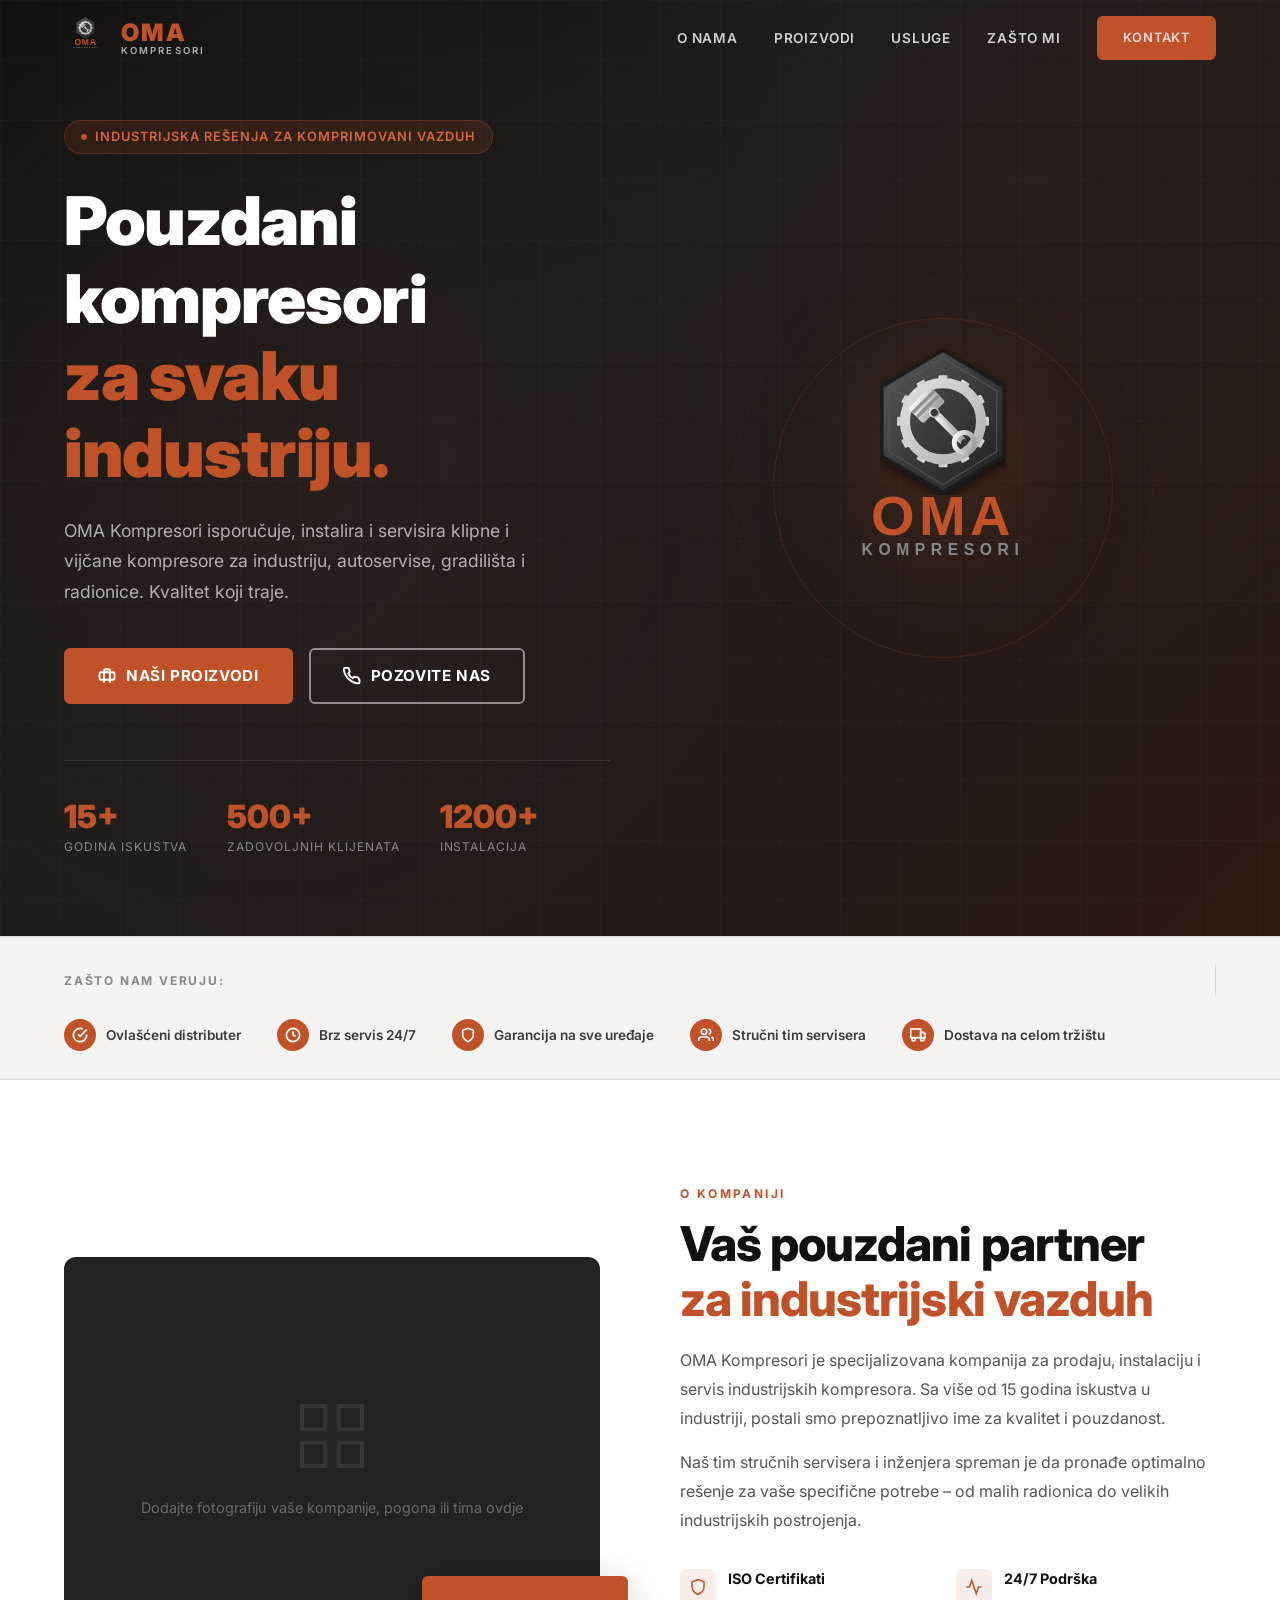
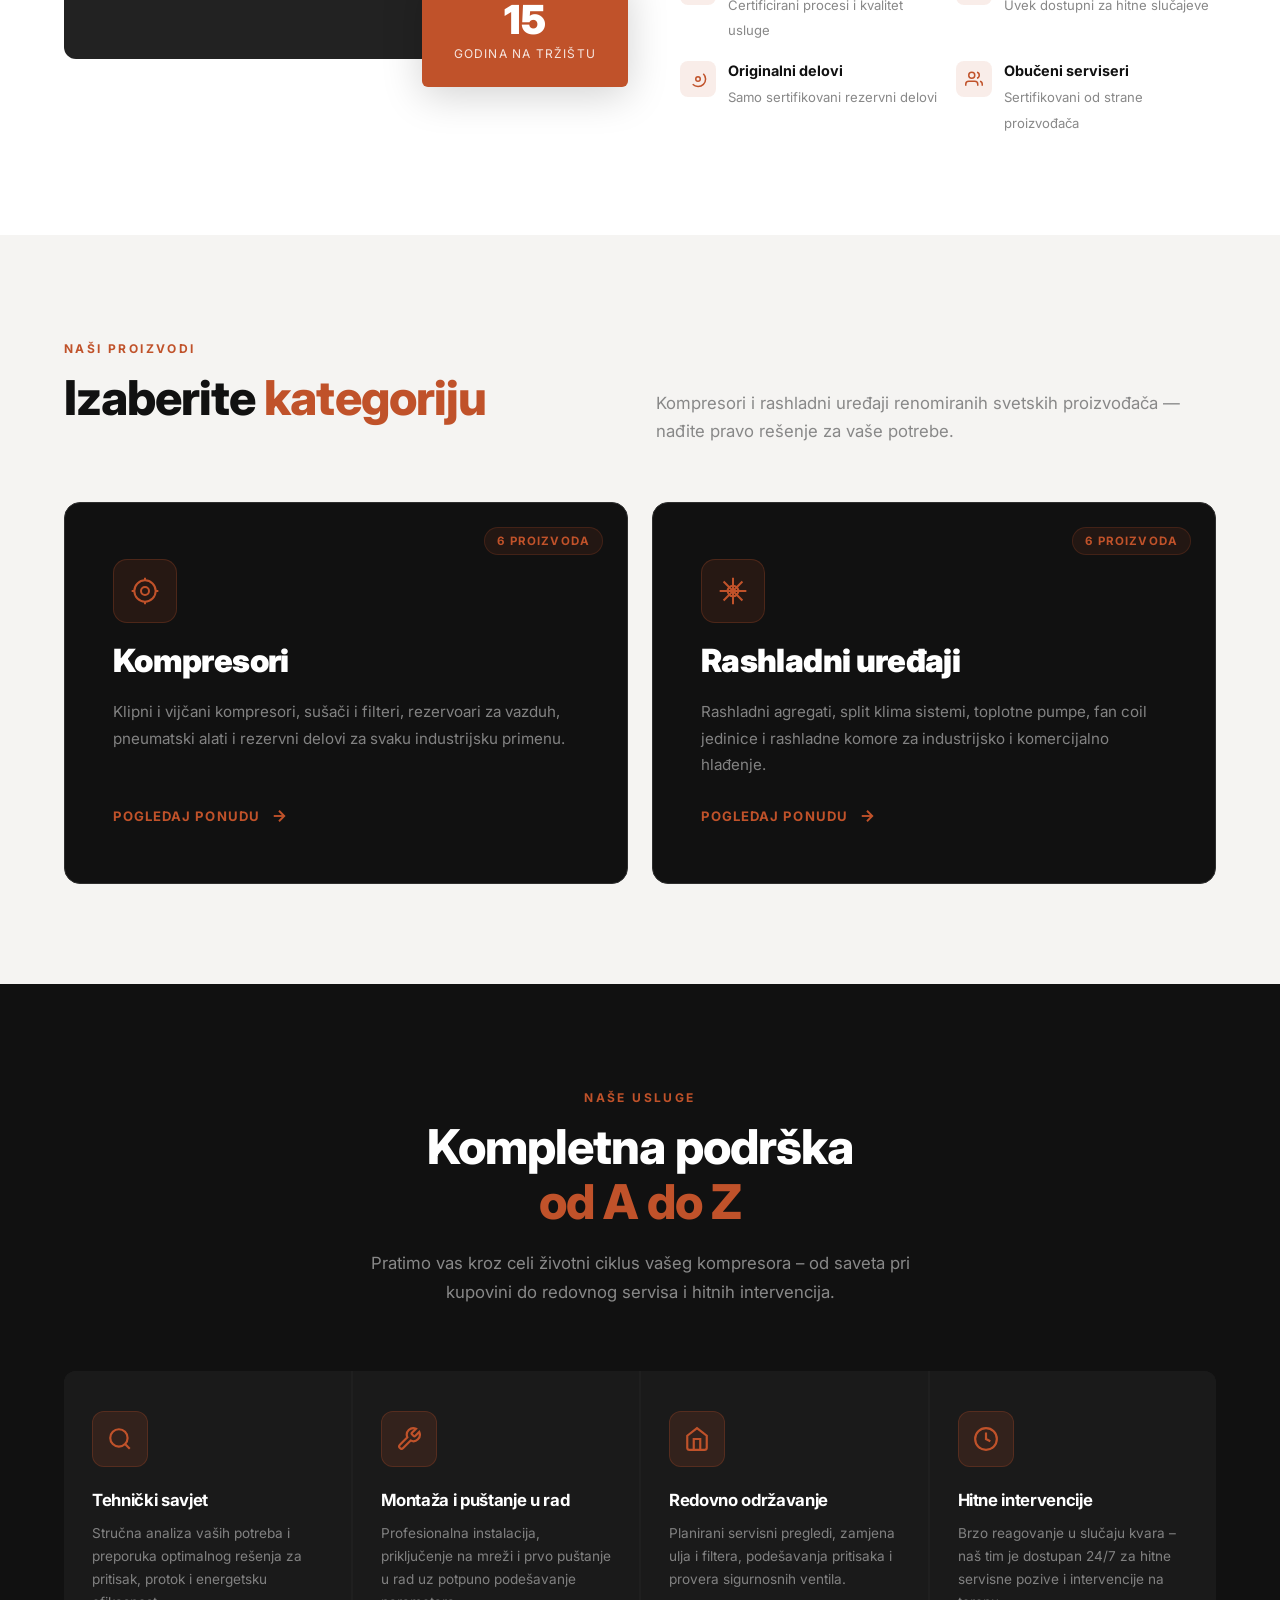
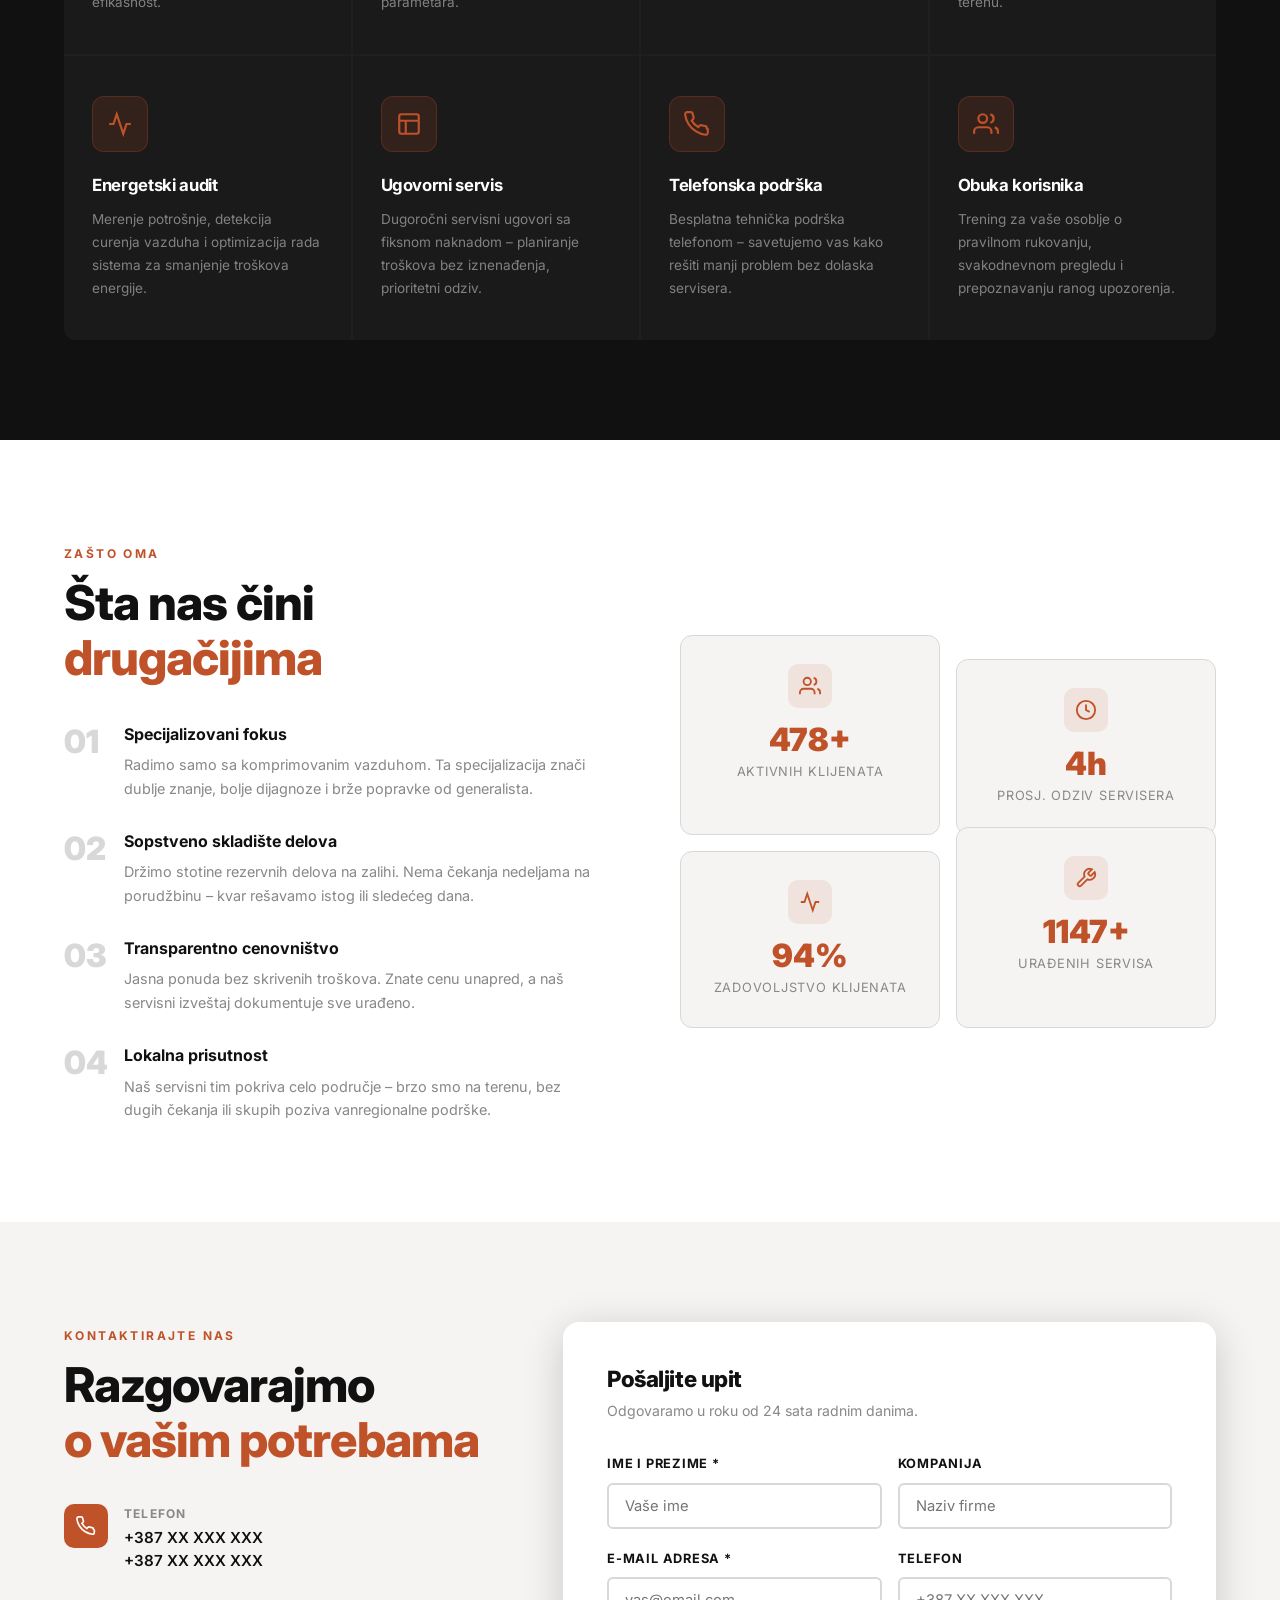
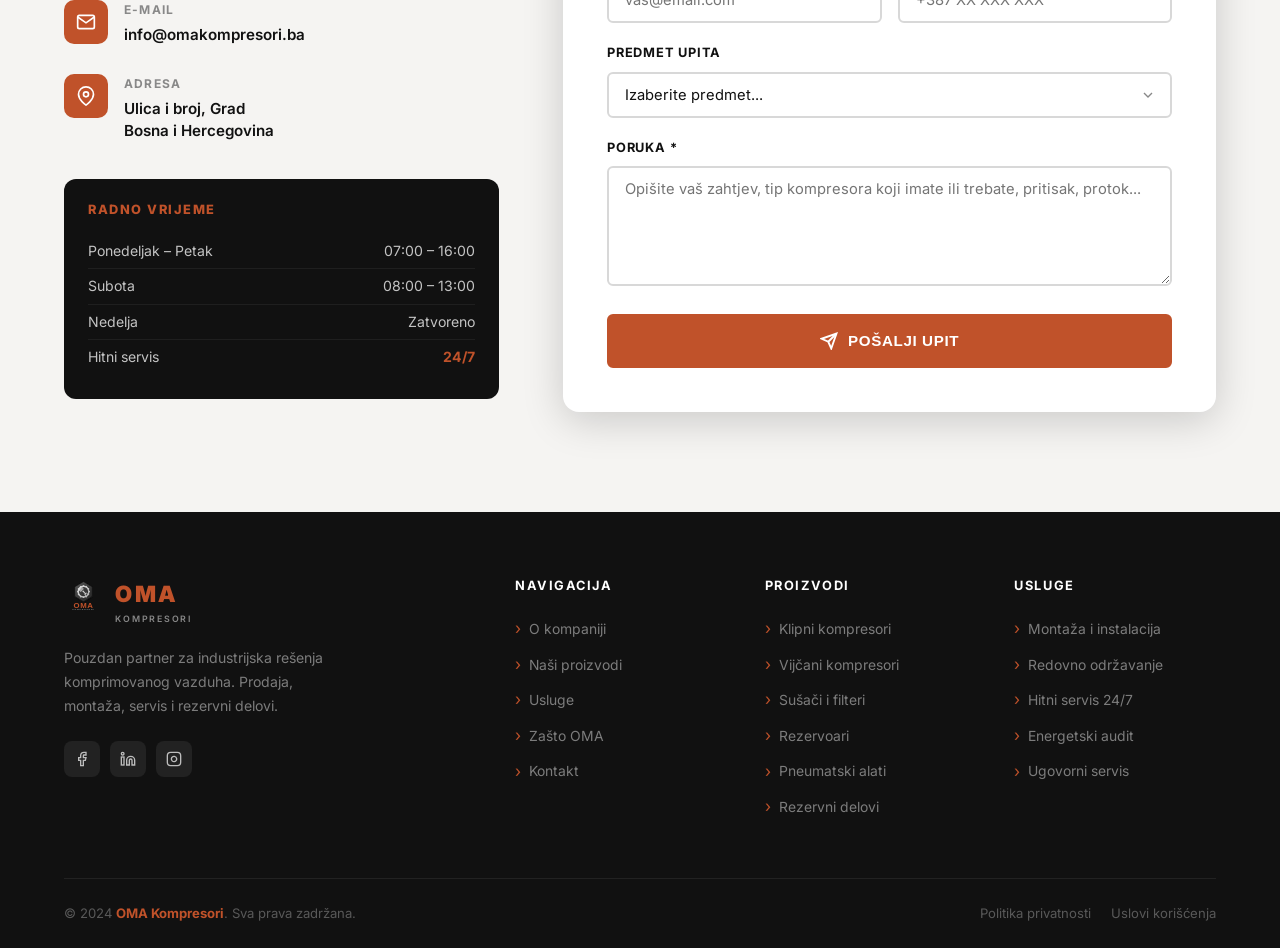
==== index.html @ 8d27f839 "Dodaj kategorije proizvoda: Kompresori i Rashladni uređaji - index.html: products sekcija postala ca" ====
<!DOCTYPE html>
<html lang="sr">
<head>
  <meta charset="UTF-8" />
  <meta name="viewport" content="width=device-width, initial-scale=1.0" />
  <title>OMA Kompresori – Industrijska Rešenja za Komprimovani Vazduh</title>
  <meta name="description" content="OMA Kompresori nudi profesionalne klipne i vijčane kompresore, servis i rezervne delove za industriju. Kvalitet, pouzdanost i stručnost." />
  <link rel="stylesheet" href="css/style.css" />
  <link rel="preconnect" href="https://fonts.googleapis.com" />
  <link rel="preconnect" href="https://fonts.gstatic.com" crossorigin />
  <link href="https://fonts.googleapis.com/css2?family=Inter:wght@400;500;600;700;800;900&display=swap" rel="stylesheet" />
</head>
<body>

<!-- ===== NAVBAR ===== -->
<nav id="navbar">
  <a href="#hero" class="nav-logo">
    <img src="bands_assets/OMA Kompresori logo vektorski.svg" alt="OMA Kompresori Logo" />
    <div class="nav-logo-text">
      <span class="brand-oma">OMA</span>
      <span class="brand-sub">Kompresori</span>
    </div>
  </a>

  <ul class="nav-links">
    <li><a href="#about">O nama</a></li>
    <li><a href="#products">Proizvodi</a></li>
    <li><a href="#services">Usluge</a></li>
    <li><a href="#why-us">Zašto mi</a></li>
    <li><a href="#contact" class="btn btn-primary nav-cta">Kontakt</a></li>
  </ul>

  <button class="nav-toggle" id="nav-toggle" aria-label="Otvori meni">
    <span></span>
    <span></span>
    <span></span>
  </button>
</nav>

<!-- Mobile Nav -->
<div class="mobile-nav" id="mobile-nav">
  <a href="#about">O nama</a>
  <a href="#products">Proizvodi</a>
  <a href="#services">Usluge</a>
  <a href="#why-us">Zašto mi</a>
  <a href="#contact" class="btn btn-primary">Kontakt</a>
</div>

<!-- ===== HERO ===== -->
<section id="hero">
  <div class="hero-bg-pattern"></div>
  <div class="hero-grid-overlay"></div>
  <div class="container">
    <div class="hero-inner">
      <div class="hero-content">
        <div class="hero-badge">
          <div class="hero-badge-dot"></div>
          Industrijska rešenja za komprimovani vazduh
        </div>

        <h1 class="hero-title">
          Pouzdani kompresori
          <span class="accent">za svaku industriju.</span>
        </h1>

        <p class="hero-desc">
          OMA Kompresori isporučuje, instalira i servisira klipne i vijčane kompresore
          za industriju, autoservise, gradilišta i radionice. Kvalitet koji traje.
        </p>

        <div class="hero-actions">
          <a href="#products" class="btn btn-primary">
            <svg xmlns="http://www.w3.org/2000/svg" viewBox="0 0 24 24" fill="none" stroke="currentColor" stroke-width="2.5"><path d="M20 7H4a2 2 0 0 0-2 2v6a2 2 0 0 0 2 2h16a2 2 0 0 0 2-2V9a2 2 0 0 0-2-2z"/><path d="M16 21V5a2 2 0 0 0-2-2h-4a2 2 0 0 0-2 2v16"/></svg>
            Naši proizvodi
          </a>
          <a href="#contact" class="btn btn-outline">
            <svg xmlns="http://www.w3.org/2000/svg" viewBox="0 0 24 24" fill="none" stroke="currentColor" stroke-width="2.5"><path d="M22 16.92v3a2 2 0 0 1-2.18 2 19.79 19.79 0 0 1-8.63-3.07A19.5 19.5 0 0 1 4.15 12a19.79 19.79 0 0 1-3.07-8.67A2 2 0 0 1 3.06 1h3a2 2 0 0 1 2 1.72c.127.96.361 1.903.7 2.81a2 2 0 0 1-.45 2.11L7.09 8.91a16 16 0 0 0 6 6l1.27-1.27a2 2 0 0 1 2.11-.45c.907.339 1.85.573 2.81.7A2 2 0 0 1 21 16z"/></svg>
            Pozovite nas
          </a>
        </div>

        <div class="hero-stats">
          <div>
            <div class="hero-stat-num"><span data-target="15" data-suffix="+">15+</span></div>
            <div class="hero-stat-label">Godina iskustva</div>
          </div>
          <div>
            <div class="hero-stat-num"><span data-target="500" data-suffix="+">500+</span></div>
            <div class="hero-stat-label">Zadovoljnih klijenata</div>
          </div>
          <div>
            <div class="hero-stat-num"><span data-target="1200" data-suffix="+">1200+</span></div>
            <div class="hero-stat-label">Instalacija</div>
          </div>
        </div>
      </div>

      <div class="hero-visual">
        <div class="hero-logo-wrap">
          <div class="hero-logo-ring"></div>
          <div class="hero-logo-ring"></div>
          <img class="hero-logo-svg" src="bands_assets/OMA Kompresori logo vektorski.svg" alt="OMA Logo" width="280" />
        </div>
      </div>
    </div>
  </div>
</section>

<!-- ===== TRUST BAR ===== -->
<div id="trust-bar">
  <div class="container">
    <div class="trust-inner">
      <span class="trust-label">Zašto nam veruju:</span>
      <div class="trust-divider"></div>
      <div class="trust-items">
        <div class="trust-item">
          <div class="trust-icon">
            <svg xmlns="http://www.w3.org/2000/svg" viewBox="0 0 24 24" fill="none" stroke="currentColor" stroke-width="2.5"><path d="M22 11.08V12a10 10 0 1 1-5.93-9.14"/><polyline points="22 4 12 14.01 9 11.01"/></svg>
          </div>
          Ovlašćeni distributer
        </div>
        <div class="trust-item">
          <div class="trust-icon">
            <svg xmlns="http://www.w3.org/2000/svg" viewBox="0 0 24 24" fill="none" stroke="currentColor" stroke-width="2.5"><circle cx="12" cy="12" r="10"/><polyline points="12 6 12 12 16 14"/></svg>
          </div>
          Brz servis 24/7
        </div>
        <div class="trust-item">
          <div class="trust-icon">
            <svg xmlns="http://www.w3.org/2000/svg" viewBox="0 0 24 24" fill="none" stroke="currentColor" stroke-width="2.5"><path d="M12 22s8-4 8-10V5l-8-3-8 3v7c0 6 8 10 8 10z"/></svg>
          </div>
          Garancija na sve uređaje
        </div>
        <div class="trust-item">
          <div class="trust-icon">
            <svg xmlns="http://www.w3.org/2000/svg" viewBox="0 0 24 24" fill="none" stroke="currentColor" stroke-width="2.5"><path d="M17 21v-2a4 4 0 0 0-4-4H5a4 4 0 0 0-4 4v2"/><circle cx="9" cy="7" r="4"/><path d="M23 21v-2a4 4 0 0 0-3-3.87"/><path d="M16 3.13a4 4 0 0 1 0 7.75"/></svg>
          </div>
          Stručni tim servisera
        </div>
        <div class="trust-item">
          <div class="trust-icon">
            <svg xmlns="http://www.w3.org/2000/svg" viewBox="0 0 24 24" fill="none" stroke="currentColor" stroke-width="2.5"><rect x="1" y="3" width="15" height="13"/><polygon points="16 8 20 8 23 11 23 16 16 16 16 8"/><circle cx="5.5" cy="18.5" r="2.5"/><circle cx="18.5" cy="18.5" r="2.5"/></svg>
          </div>
          Dostava na celom tržištu
        </div>
      </div>
    </div>
  </div>
</div>

<!-- ===== ABOUT ===== -->
<section id="about">
  <div class="container">
    <div class="about-grid">
      <div class="about-visual fade-up">
        <div class="about-img-frame">
          <div class="about-img-placeholder">
            <!-- Replace with real company photo -->
            <svg xmlns="http://www.w3.org/2000/svg" width="80" height="80" viewBox="0 0 24 24" fill="none" stroke="#555" stroke-width="1.2"><rect x="3" y="3" width="7" height="7"/><rect x="14" y="3" width="7" height="7"/><rect x="14" y="14" width="7" height="7"/><rect x="3" y="14" width="7" height="7"/></svg>
            <p>Dodajte fotografiju vaše kompanije, pogona ili tima ovdje</p>
          </div>
        </div>
        <div class="about-accent-box">
          <div class="num"><span data-target="15" data-suffix="">0</span></div>
          <div class="lbl">Godina na tržištu</div>
        </div>
      </div>

      <div class="about-content fade-up">
        <span class="section-label">O kompaniji</span>
        <h2 class="section-title">Vaš pouzdani partner<br><span>za industrijski vazduh</span></h2>
        <p class="about-text">
          OMA Kompresori je specijalizovana kompanija za prodaju, instalaciju i servis industrijskih kompresora.
          Sa više od 15 godina iskustva u industriji, postali smo prepoznatljivo ime za kvalitet i pouzdanost.
        </p>
        <p class="about-text">
          Naš tim stručnih servisera i inženjera spreman je da pronađe optimalno rešenje za vaše specifične potrebe –
          od malih radionica do velikih industrijskih postrojenja.
        </p>

        <div class="about-features">
          <div class="about-feature">
            <div class="about-feature-icon">
              <svg xmlns="http://www.w3.org/2000/svg" viewBox="0 0 24 24" fill="none" stroke="currentColor" stroke-width="2"><path d="M12 22s8-4 8-10V5l-8-3-8 3v7c0 6 8 10 8 10z"/></svg>
            </div>
            <div class="about-feature-text">
              <strong>ISO Certifikati</strong>
              <span>Certificirani procesi i kvalitet usluge</span>
            </div>
          </div>
          <div class="about-feature">
            <div class="about-feature-icon">
              <svg xmlns="http://www.w3.org/2000/svg" viewBox="0 0 24 24" fill="none" stroke="currentColor" stroke-width="2"><polyline points="22 12 18 12 15 21 9 3 6 12 2 12"/></svg>
            </div>
            <div class="about-feature-text">
              <strong>24/7 Podrška</strong>
              <span>Uvek dostupni za hitne slučajeve</span>
            </div>
          </div>
          <div class="about-feature">
            <div class="about-feature-icon">
              <svg xmlns="http://www.w3.org/2000/svg" viewBox="0 0 24 24" fill="none" stroke="currentColor" stroke-width="2"><circle cx="12" cy="12" r="3"/><path d="M19.07 4.93A10 10 0 1 1 4.93 19.07"/></svg>
            </div>
            <div class="about-feature-text">
              <strong>Originalni delovi</strong>
              <span>Samo sertifikovani rezervni delovi</span>
            </div>
          </div>
          <div class="about-feature">
            <div class="about-feature-icon">
              <svg xmlns="http://www.w3.org/2000/svg" viewBox="0 0 24 24" fill="none" stroke="currentColor" stroke-width="2"><path d="M17 21v-2a4 4 0 0 0-4-4H5a4 4 0 0 0-4 4v2"/><circle cx="9" cy="7" r="4"/><path d="M23 21v-2a4 4 0 0 0-3-3.87"/><path d="M16 3.13a4 4 0 0 1 0 7.75"/></svg>
            </div>
            <div class="about-feature-text">
              <strong>Obučeni serviseri</strong>
              <span>Sertifikovani od strane proizvođača</span>
            </div>
          </div>
        </div>
      </div>
    </div>
  </div>
</section>

<!-- ===== PRODUCTS ===== -->
<section id="products">
  <div class="container">
    <div class="products-header">
      <div>
        <span class="section-label">Naši proizvodi</span>
        <h2 class="section-title">Izaberite <span>kategoriju</span></h2>
      </div>
      <p class="section-subtitle">Kompresori i rashladni uređaji renomiranih svetskih proizvođača — nađite pravo rešenje za vaše potrebe.</p>
    </div>

    <div class="category-selector">
      <a href="kompresori.html" class="category-card fade-up">
        <span class="category-count">6 proizvoda</span>
        <div class="category-card-icon">
          <svg xmlns="http://www.w3.org/2000/svg" viewBox="0 0 24 24" fill="none" stroke="currentColor" stroke-width="1.5"><circle cx="12" cy="12" r="8"/><circle cx="12" cy="12" r="3"/><line x1="12" y1="2" x2="12" y2="4"/><line x1="12" y1="20" x2="12" y2="22"/><line x1="2" y1="12" x2="4" y2="12"/><line x1="20" y1="12" x2="22" y2="12"/></svg>
        </div>
        <h3>Kompresori</h3>
        <p>Klipni i vijčani kompresori, sušači i filteri, rezervoari za vazduh, pneumatski alati i rezervni delovi za svaku industrijsku primenu.</p>
        <span class="category-arrow">
          Pogledaj ponudu
          <svg xmlns="http://www.w3.org/2000/svg" viewBox="0 0 24 24" fill="none" stroke="currentColor" stroke-width="2.5"><line x1="5" y1="12" x2="19" y2="12"/><polyline points="12 5 19 12 12 19"/></svg>
        </span>
      </a>

      <a href="rashladni.html" class="category-card fade-up">
        <span class="category-count">6 proizvoda</span>
        <div class="category-card-icon">
          <svg xmlns="http://www.w3.org/2000/svg" viewBox="0 0 24 24" fill="none" stroke="currentColor" stroke-width="1.5"><path d="M12 2v20M2 12h20M4.93 4.93l14.14 14.14M19.07 4.93L4.93 19.07"/><circle cx="12" cy="12" r="4"/></svg>
        </div>
        <h3>Rashladni uređaji</h3>
        <p>Rashladni agregati, split klima sistemi, toplotne pumpe, fan coil jedinice i rashladne komore za industrijsko i komercijalno hlađenje.</p>
        <span class="category-arrow">
          Pogledaj ponudu
          <svg xmlns="http://www.w3.org/2000/svg" viewBox="0 0 24 24" fill="none" stroke="currentColor" stroke-width="2.5"><line x1="5" y1="12" x2="19" y2="12"/><polyline points="12 5 19 12 12 19"/></svg>
        </span>
      </a>
    </div>
  </div>
</section>

<!-- ===== SERVICES ===== -->
<section id="services">
  <div class="container">
    <div class="services-header fade-up">
      <span class="section-label">Naše usluge</span>
      <h2 class="section-title">Kompletna podrška<br><span>od A do Z</span></h2>
      <p class="section-subtitle">Pratimo vas kroz celi životni ciklus vašeg kompresora – od saveta pri kupovini do redovnog servisa i hitnih intervencija.</p>
    </div>

    <div class="services-grid">
      <div class="service-card fade-up">
        <div class="service-icon">
          <svg xmlns="http://www.w3.org/2000/svg" viewBox="0 0 24 24" fill="none" stroke="currentColor" stroke-width="2"><circle cx="11" cy="11" r="8"/><line x1="21" y1="21" x2="16.65" y2="16.65"/></svg>
        </div>
        <h3 class="service-title">Tehnički savjet</h3>
        <p class="service-desc">Stručna analiza vaših potreba i preporuka optimalnog rešenja za pritisak, protok i energetsku efikasnost.</p>
      </div>

      <div class="service-card fade-up">
        <div class="service-icon">
          <svg xmlns="http://www.w3.org/2000/svg" viewBox="0 0 24 24" fill="none" stroke="currentColor" stroke-width="2"><path d="M14.7 6.3a1 1 0 0 0 0 1.4l1.6 1.6a1 1 0 0 0 1.4 0l3.77-3.77a6 6 0 0 1-7.94 7.94l-6.91 6.91a2.12 2.12 0 0 1-3-3l6.91-6.91a6 6 0 0 1 7.94-7.94l-3.76 3.76z"/></svg>
        </div>
        <h3 class="service-title">Montaža i puštanje u rad</h3>
        <p class="service-desc">Profesionalna instalacija, priključenje na mreži i prvo puštanje u rad uz potpuno podešavanje parametara.</p>
      </div>

      <div class="service-card fade-up">
        <div class="service-icon">
          <svg xmlns="http://www.w3.org/2000/svg" viewBox="0 0 24 24" fill="none" stroke="currentColor" stroke-width="2"><path d="M3 9l9-7 9 7v11a2 2 0 0 1-2 2H5a2 2 0 0 1-2-2z"/><polyline points="9 22 9 12 15 12 15 22"/></svg>
        </div>
        <h3 class="service-title">Redovno održavanje</h3>
        <p class="service-desc">Planirani servisni pregledi, zamjena ulja i filtera, podešavanja pritisaka i provera sigurnosnih ventila.</p>
      </div>

      <div class="service-card fade-up">
        <div class="service-icon">
          <svg xmlns="http://www.w3.org/2000/svg" viewBox="0 0 24 24" fill="none" stroke="currentColor" stroke-width="2"><circle cx="12" cy="12" r="10"/><polyline points="12 6 12 12 16 14"/></svg>
        </div>
        <h3 class="service-title">Hitne intervencije</h3>
        <p class="service-desc">Brzo reagovanje u slučaju kvara – naš tim je dostupan 24/7 za hitne servisne pozive i intervencije na terenu.</p>
      </div>

      <div class="service-card fade-up">
        <div class="service-icon">
          <svg xmlns="http://www.w3.org/2000/svg" viewBox="0 0 24 24" fill="none" stroke="currentColor" stroke-width="2"><polyline points="22 12 18 12 15 21 9 3 6 12 2 12"/></svg>
        </div>
        <h3 class="service-title">Energetski audit</h3>
        <p class="service-desc">Merenje potrošnje, detekcija curenja vazduha i optimizacija rada sistema za smanjenje troškova energije.</p>
      </div>

      <div class="service-card fade-up">
        <div class="service-icon">
          <svg xmlns="http://www.w3.org/2000/svg" viewBox="0 0 24 24" fill="none" stroke="currentColor" stroke-width="2"><rect x="3" y="3" width="18" height="18" rx="2"/><path d="M3 9h18M9 21V9"/></svg>
        </div>
        <h3 class="service-title">Ugovorni servis</h3>
        <p class="service-desc">Dugoročni servisni ugovori sa fiksnom naknadom – planiranje troškova bez iznenađenja, prioritetni odziv.</p>
      </div>

      <div class="service-card fade-up">
        <div class="service-icon">
          <svg xmlns="http://www.w3.org/2000/svg" viewBox="0 0 24 24" fill="none" stroke="currentColor" stroke-width="2"><path d="M22 16.92v3a2 2 0 0 1-2.18 2 19.79 19.79 0 0 1-8.63-3.07A19.5 19.5 0 0 1 4.15 12a19.79 19.79 0 0 1-3.07-8.67A2 2 0 0 1 3.06 1h3a2 2 0 0 1 2 1.72c.127.96.361 1.903.7 2.81a2 2 0 0 1-.45 2.11L7.09 8.91a16 16 0 0 0 6 6l1.27-1.27a2 2 0 0 1 2.11-.45c.907.339 1.85.573 2.81.7A2 2 0 0 1 21 16z"/></svg>
        </div>
        <h3 class="service-title">Telefonska podrška</h3>
        <p class="service-desc">Besplatna tehnička podrška telefonom – savetujemo vas kako rešiti manji problem bez dolaska servisera.</p>
      </div>

      <div class="service-card fade-up">
        <div class="service-icon">
          <svg xmlns="http://www.w3.org/2000/svg" viewBox="0 0 24 24" fill="none" stroke="currentColor" stroke-width="2"><path d="M17 21v-2a4 4 0 0 0-4-4H5a4 4 0 0 0-4 4v2"/><circle cx="9" cy="7" r="4"/><path d="M23 21v-2a4 4 0 0 0-3-3.87"/><path d="M16 3.13a4 4 0 0 1 0 7.75"/></svg>
        </div>
        <h3 class="service-title">Obuka korisnika</h3>
        <p class="service-desc">Trening za vaše osoblje o pravilnom rukovanju, svakodnevnom pregledu i prepoznavanju ranog upozorenja.</p>
      </div>
    </div>
  </div>
</section>

<!-- ===== WHY US ===== -->
<section id="why-us">
  <div class="container">
    <div class="why-grid">
      <div class="why-content fade-up">
        <span class="section-label">Zašto OMA</span>
        <h2 class="section-title">Šta nas čini<br><span>drugačijima</span></h2>

        <div class="why-list">
          <div class="why-item">
            <span class="why-num">01</span>
            <div class="why-item-body">
              <strong>Specijalizovani fokus</strong>
              <p>Radimo samo sa komprimovanim vazduhom. Ta specijalizacija znači dublje znanje, bolje dijagnoze i brže popravke od generalista.</p>
            </div>
          </div>
          <div class="why-item">
            <span class="why-num">02</span>
            <div class="why-item-body">
              <strong>Sopstveno skladište delova</strong>
              <p>Držimo stotine rezervnih delova na zalihi. Nema čekanja nedeljama na porudžbinu – kvar rešavamo istog ili sledećeg dana.</p>
            </div>
          </div>
          <div class="why-item">
            <span class="why-num">03</span>
            <div class="why-item-body">
              <strong>Transparentno cenovništvo</strong>
              <p>Jasna ponuda bez skrivenih troškova. Znate cenu unapred, a naš servisni izveštaj dokumentuje sve urađeno.</p>
            </div>
          </div>
          <div class="why-item">
            <span class="why-num">04</span>
            <div class="why-item-body">
              <strong>Lokalna prisutnost</strong>
              <p>Naš servisni tim pokriva celo područje – brzo smo na terenu, bez dugih čekanja ili skupih poziva vanregionalne podrške.</p>
            </div>
          </div>
        </div>
      </div>

      <div class="why-visual">
        <div class="why-stat-card fade-up">
          <div class="why-stat-icon">
            <svg xmlns="http://www.w3.org/2000/svg" viewBox="0 0 24 24" fill="none" stroke="currentColor" stroke-width="2"><path d="M17 21v-2a4 4 0 0 0-4-4H5a4 4 0 0 0-4 4v2"/><circle cx="9" cy="7" r="4"/><path d="M23 21v-2a4 4 0 0 0-3-3.87"/><path d="M16 3.13a4 4 0 0 1 0 7.75"/></svg>
          </div>
          <div class="why-stat-num"><span data-target="500" data-suffix="+">0+</span></div>
          <div class="why-stat-label">Aktivnih klijenata</div>
        </div>

        <div class="why-stat-card fade-up">
          <div class="why-stat-icon">
            <svg xmlns="http://www.w3.org/2000/svg" viewBox="0 0 24 24" fill="none" stroke="currentColor" stroke-width="2"><circle cx="12" cy="12" r="10"/><polyline points="12 6 12 12 16 14"/></svg>
          </div>
          <div class="why-stat-num"><span data-target="4" data-suffix="h">0h</span></div>
          <div class="why-stat-label">Prosj. odziv servisera</div>
        </div>

        <div class="why-stat-card fade-up">
          <div class="why-stat-icon">
            <svg xmlns="http://www.w3.org/2000/svg" viewBox="0 0 24 24" fill="none" stroke="currentColor" stroke-width="2"><polyline points="22 12 18 12 15 21 9 3 6 12 2 12"/></svg>
          </div>
          <div class="why-stat-num"><span data-target="98" data-suffix="%">0%</span></div>
          <div class="why-stat-label">Zadovoljstvo klijenata</div>
        </div>

        <div class="why-stat-card fade-up">
          <div class="why-stat-icon">
            <svg xmlns="http://www.w3.org/2000/svg" viewBox="0 0 24 24" fill="none" stroke="currentColor" stroke-width="2"><path d="M14.7 6.3a1 1 0 0 0 0 1.4l1.6 1.6a1 1 0 0 0 1.4 0l3.77-3.77a6 6 0 0 1-7.94 7.94l-6.91 6.91a2.12 2.12 0 0 1-3-3l6.91-6.91a6 6 0 0 1 7.94-7.94l-3.76 3.76z"/></svg>
          </div>
          <div class="why-stat-num"><span data-target="1200" data-suffix="+">0+</span></div>
          <div class="why-stat-label">Urađenih servisa</div>
        </div>
      </div>
    </div>
  </div>
</section>

<!-- ===== CONTACT ===== -->
<section id="contact">
  <div class="container">
    <div class="contact-grid">
      <div class="contact-info fade-up">
        <span class="section-label">Kontaktirajte nas</span>
        <h2 class="section-title">Razgovarajmo<br><span>o vašim potrebama</span></h2>

        <div class="contact-info-items">
          <div class="contact-info-item">
            <div class="contact-info-icon">
              <svg xmlns="http://www.w3.org/2000/svg" viewBox="0 0 24 24" fill="none" stroke="currentColor" stroke-width="2"><path d="M22 16.92v3a2 2 0 0 1-2.18 2 19.79 19.79 0 0 1-8.63-3.07A19.5 19.5 0 0 1 4.15 12a19.79 19.79 0 0 1-3.07-8.67A2 2 0 0 1 3.06 1h3a2 2 0 0 1 2 1.72c.127.96.361 1.903.7 2.81a2 2 0 0 1-.45 2.11L7.09 8.91a16 16 0 0 0 6 6l1.27-1.27a2 2 0 0 1 2.11-.45c.907.339 1.85.573 2.81.7A2 2 0 0 1 21 16z"/></svg>
            </div>
            <div>
              <div class="contact-info-label">Telefon</div>
              <div class="contact-info-value">+387 XX XXX XXX<br>+387 XX XXX XXX</div>
            </div>
          </div>

          <div class="contact-info-item">
            <div class="contact-info-icon">
              <svg xmlns="http://www.w3.org/2000/svg" viewBox="0 0 24 24" fill="none" stroke="currentColor" stroke-width="2"><path d="M4 4h16c1.1 0 2 .9 2 2v12c0 1.1-.9 2-2 2H4c-1.1 0-2-.9-2-2V6c0-1.1.9-2 2-2z"/><polyline points="22,6 12,13 2,6"/></svg>
            </div>
            <div>
              <div class="contact-info-label">E-mail</div>
              <div class="contact-info-value">info@omakompresori.ba</div>
            </div>
          </div>

          <div class="contact-info-item">
            <div class="contact-info-icon">
              <svg xmlns="http://www.w3.org/2000/svg" viewBox="0 0 24 24" fill="none" stroke="currentColor" stroke-width="2"><path d="M21 10c0 7-9 13-9 13s-9-6-9-13a9 9 0 0 1 18 0z"/><circle cx="12" cy="10" r="3"/></svg>
            </div>
            <div>
              <div class="contact-info-label">Adresa</div>
              <div class="contact-info-value">Ulica i broj, Grad<br>Bosna i Hercegovina</div>
            </div>
          </div>
        </div>

        <div class="contact-hours">
          <h4>Radno vrijeme</h4>
          <div class="hours-row"><span>Ponedeljak – Petak</span><span>07:00 – 16:00</span></div>
          <div class="hours-row"><span>Subota</span><span>08:00 – 13:00</span></div>
          <div class="hours-row"><span>Nedelja</span><span>Zatvoreno</span></div>
          <div class="hours-row"><span>Hitni servis</span><span style="color: #c0522a; font-weight: 700;">24/7</span></div>
        </div>
      </div>

      <div class="contact-form fade-up">
        <h3 class="form-title">Pošaljite upit</h3>
        <p class="form-subtitle">Odgovaramo u roku od 24 sata radnim danima.</p>

        <form id="contact-form" novalidate>
          <div class="form-row">
            <div class="form-group">
              <label for="name">Ime i prezime *</label>
              <input type="text" id="name" name="name" placeholder="Vaše ime" required />
            </div>
            <div class="form-group">
              <label for="company">Kompanija</label>
              <input type="text" id="company" name="company" placeholder="Naziv firme" />
            </div>
          </div>

          <div class="form-row">
            <div class="form-group">
              <label for="email">E-mail adresa *</label>
              <input type="email" id="email" name="email" placeholder="vas@email.com" required />
            </div>
            <div class="form-group">
              <label for="phone">Telefon</label>
              <input type="tel" id="phone" name="phone" placeholder="+387 XX XXX XXX" />
            </div>
          </div>

          <div class="form-group">
            <label for="subject">Predmet upita</label>
            <select id="subject" name="subject">
              <option value="">Izaberite predmet...</option>
              <option value="kupovina">Kupovina kompresora</option>
              <option value="servis">Servisni pregled</option>
              <option value="kvar">Prijava kvara</option>
              <option value="dijelovi">Rezervni delovi</option>
              <option value="ponuda">Zatražiti ponudu</option>
              <option value="ostalo">Ostalo</option>
            </select>
          </div>

          <div class="form-group">
            <label for="message">Poruka *</label>
            <textarea id="message" name="message" placeholder="Opišite vaš zahtjev, tip kompresora koji imate ili trebate, pritisak, protok..." required></textarea>
          </div>

          <button type="submit" class="btn btn-primary" style="width:100%; justify-content:center; padding:16px;">
            <svg xmlns="http://www.w3.org/2000/svg" viewBox="0 0 24 24" fill="none" stroke="currentColor" stroke-width="2.5"><line x1="22" y1="2" x2="11" y2="13"/><polygon points="22 2 15 22 11 13 2 9 22 2"/></svg>
            Pošalji upit
          </button>
        </form>
      </div>
    </div>
  </div>
</section>

<!-- ===== FOOTER ===== -->
<footer>
  <div class="container">
    <div class="footer-top">
      <div>
        <div class="footer-brand-logo">
          <img src="bands_assets/OMA Kompresori logo vektorski.svg" alt="OMA Kompresori" />
          <div>
            <div class="footer-brand-oma">OMA</div>
            <div class="footer-brand-sub">Kompresori</div>
          </div>
        </div>
        <p class="footer-brand-desc">
          Pouzdan partner za industrijska rešenja komprimovanog vazduha. Prodaja, montaža, servis i rezervni delovi.
        </p>
        <div class="footer-social">
          <a href="#" aria-label="Facebook">
            <svg xmlns="http://www.w3.org/2000/svg" viewBox="0 0 24 24" fill="none" stroke="currentColor" stroke-width="2"><path d="M18 2h-3a5 5 0 0 0-5 5v3H7v4h3v8h4v-8h3l1-4h-4V7a1 1 0 0 1 1-1h3z"/></svg>
          </a>
          <a href="#" aria-label="LinkedIn">
            <svg xmlns="http://www.w3.org/2000/svg" viewBox="0 0 24 24" fill="none" stroke="currentColor" stroke-width="2"><path d="M16 8a6 6 0 0 1 6 6v7h-4v-7a2 2 0 0 0-2-2 2 2 0 0 0-2 2v7h-4v-7a6 6 0 0 1 6-6z"/><rect x="2" y="9" width="4" height="12"/><circle cx="4" cy="4" r="2"/></svg>
          </a>
          <a href="#" aria-label="Instagram">
            <svg xmlns="http://www.w3.org/2000/svg" viewBox="0 0 24 24" fill="none" stroke="currentColor" stroke-width="2"><rect x="2" y="2" width="20" height="20" rx="5" ry="5"/><path d="M16 11.37A4 4 0 1 1 12.63 8 4 4 0 0 1 16 11.37z"/><line x1="17.5" y1="6.5" x2="17.51" y2="6.5"/></svg>
          </a>
        </div>
      </div>

      <div class="footer-col">
        <h5>Navigacija</h5>
        <ul>
          <li><a href="#about">O kompaniji</a></li>
          <li><a href="#products">Naši proizvodi</a></li>
          <li><a href="#services">Usluge</a></li>
          <li><a href="#why-us">Zašto OMA</a></li>
          <li><a href="#contact">Kontakt</a></li>
        </ul>
      </div>

      <div class="footer-col">
        <h5>Proizvodi</h5>
        <ul>
          <li><a href="#products">Klipni kompresori</a></li>
          <li><a href="#products">Vijčani kompresori</a></li>
          <li><a href="#products">Sušači i filteri</a></li>
          <li><a href="#products">Rezervoari</a></li>
          <li><a href="#products">Pneumatski alati</a></li>
          <li><a href="#products">Rezervni delovi</a></li>
        </ul>
      </div>

      <div class="footer-col">
        <h5>Usluge</h5>
        <ul>
          <li><a href="#services">Montaža i instalacija</a></li>
          <li><a href="#services">Redovno održavanje</a></li>
          <li><a href="#services">Hitni servis 24/7</a></li>
          <li><a href="#services">Energetski audit</a></li>
          <li><a href="#services">Ugovorni servis</a></li>
        </ul>
      </div>
    </div>

    <div class="footer-bottom">
      <p>&copy; 2024 <strong>OMA Kompresori</strong>. Sva prava zadržana.</p>
      <div class="footer-bottom-links">
        <a href="#">Politika privatnosti</a>
        <a href="#">Uslovi korišćenja</a>
      </div>
    </div>
  </div>
</footer>

<!-- ===== SCROLL TO TOP ===== -->
<button id="scroll-top" aria-label="Nazad na vrh">
  <svg xmlns="http://www.w3.org/2000/svg" viewBox="0 0 24 24" fill="none" stroke="currentColor" stroke-width="2.5"><polyline points="18 15 12 9 6 15"/></svg>
</button>

<script src="js/main.js"></script>
</body>
</html>
---- css/style.css ----
/* ===== RESET & BASE ===== */
*, *::before, *::after {
  box-sizing: border-box;
  margin: 0;
  padding: 0;
}

:root {
  --rust: #c0522a;
  --rust-dark: #a0431f;
  --rust-light: #d4673d;
  --dark: #111111;
  --dark-2: #1a1a1a;
  --dark-3: #222222;
  --dark-4: #2e2e2e;
  --mid: #3a3a3a;
  --gray: #888888;
  --gray-light: #b0b0b0;
  --gray-lighter: #d8d8d8;
  --white: #ffffff;
  --off-white: #f5f4f2;
  --section-pad: 100px 0;
  --radius: 6px;
  --shadow: 0 8px 40px rgba(0,0,0,0.18);
  --transition: 0.3s ease;
}

html {
  scroll-behavior: smooth;
  font-size: 16px;
}

body {
  font-family: 'Inter', 'Segoe UI', Arial, sans-serif;
  color: var(--dark);
  background: var(--white);
  line-height: 1.6;
  overflow-x: hidden;
}

img { max-width: 100%; display: block; }
a { text-decoration: none; color: inherit; }
ul { list-style: none; }

/* ===== TYPOGRAPHY ===== */
h1, h2, h3, h4 {
  font-weight: 800;
  line-height: 1.15;
  letter-spacing: -0.02em;
}

.section-label {
  display: inline-block;
  font-size: 0.75rem;
  font-weight: 700;
  letter-spacing: 0.2em;
  text-transform: uppercase;
  color: var(--rust);
  margin-bottom: 12px;
}

.section-title {
  font-size: clamp(2rem, 4vw, 3rem);
  color: var(--dark);
  margin-bottom: 20px;
}

.section-title span {
  color: var(--rust);
}

.section-subtitle {
  font-size: 1.05rem;
  color: var(--gray);
  max-width: 560px;
  line-height: 1.7;
}

/* ===== CONTAINER ===== */
.container {
  width: 90%;
  max-width: 1200px;
  margin: 0 auto;
}

/* ===== BUTTONS ===== */
.btn {
  display: inline-flex;
  align-items: center;
  gap: 10px;
  padding: 14px 32px;
  border-radius: var(--radius);
  font-size: 0.95rem;
  font-weight: 700;
  letter-spacing: 0.04em;
  cursor: pointer;
  border: 2px solid transparent;
  transition: all var(--transition);
  text-transform: uppercase;
}

.btn-primary {
  background: var(--rust);
  color: var(--white);
  border-color: var(--rust);
}
.btn-primary:hover {
  background: var(--rust-dark);
  border-color: var(--rust-dark);
  transform: translateY(-2px);
  box-shadow: 0 8px 24px rgba(192,82,42,0.4);
}

.btn-outline {
  background: transparent;
  color: var(--white);
  border-color: rgba(255,255,255,0.5);
}
.btn-outline:hover {
  background: rgba(255,255,255,0.1);
  border-color: var(--white);
  transform: translateY(-2px);
}

.btn-dark {
  background: var(--dark);
  color: var(--white);
  border-color: var(--dark);
}
.btn-dark:hover {
  background: var(--mid);
  border-color: var(--mid);
  transform: translateY(-2px);
}

.btn svg {
  width: 18px;
  height: 18px;
  flex-shrink: 0;
}

/* ===== NAVBAR ===== */
#navbar {
  position: fixed;
  top: 0;
  left: 0;
  right: 0;
  z-index: 1000;
  padding: 0 5%;
  height: 76px;
  display: flex;
  align-items: center;
  justify-content: space-between;
  background: transparent;
  transition: background var(--transition), box-shadow var(--transition);
}

#navbar.scrolled {
  background: var(--dark);
  box-shadow: 0 2px 24px rgba(0,0,0,0.5);
}

.nav-logo {
  display: flex;
  align-items: center;
  gap: 14px;
}

.nav-logo img {
  height: 48px;
  width: auto;
}

.nav-logo-text {
  display: flex;
  flex-direction: column;
  line-height: 1.1;
}

.nav-logo-text .brand-oma {
  font-size: 1.5rem;
  font-weight: 900;
  color: var(--rust);
  letter-spacing: 0.08em;
}

.nav-logo-text .brand-sub {
  font-size: 0.6rem;
  font-weight: 600;
  letter-spacing: 0.22em;
  color: var(--gray-light);
  text-transform: uppercase;
}

.nav-links {
  display: flex;
  align-items: center;
  gap: 36px;
}

.nav-links a {
  font-size: 0.85rem;
  font-weight: 600;
  letter-spacing: 0.06em;
  text-transform: uppercase;
  color: rgba(255,255,255,0.8);
  transition: color var(--transition);
  position: relative;
}

.nav-links a::after {
  content: '';
  position: absolute;
  bottom: -4px;
  left: 0;
  width: 0;
  height: 2px;
  background: var(--rust);
  transition: width var(--transition);
}

.nav-links a:hover {
  color: var(--white);
}

.nav-links a:hover::after {
  width: 100%;
}

.nav-cta {
  padding: 10px 24px !important;
  font-size: 0.8rem !important;
}

.nav-toggle {
  display: none;
  flex-direction: column;
  gap: 5px;
  cursor: pointer;
  padding: 4px;
}

.nav-toggle span {
  display: block;
  width: 26px;
  height: 2px;
  background: var(--white);
  transition: all var(--transition);
  border-radius: 2px;
}

/* ===== HERO ===== */
#hero {
  min-height: 100vh;
  background: linear-gradient(135deg, var(--dark) 0%, #1c1c1c 40%, #2a1a12 100%);
  display: flex;
  align-items: center;
  position: relative;
  overflow: hidden;
  padding: 120px 0 80px;
}

.hero-bg-pattern {
  position: absolute;
  inset: 0;
  background-image:
    radial-gradient(circle at 20% 50%, rgba(192,82,42,0.08) 0%, transparent 50%),
    radial-gradient(circle at 80% 20%, rgba(192,82,42,0.05) 0%, transparent 40%);
  pointer-events: none;
}

.hero-grid-overlay {
  position: absolute;
  inset: 0;
  background-image:
    linear-gradient(rgba(255,255,255,0.02) 1px, transparent 1px),
    linear-gradient(90deg, rgba(255,255,255,0.02) 1px, transparent 1px);
  background-size: 60px 60px;
  pointer-events: none;
}

.hero-inner {
  position: relative;
  z-index: 2;
  display: grid;
  grid-template-columns: 1fr 1fr;
  gap: 60px;
  align-items: center;
}

.hero-content {}

.hero-badge {
  display: inline-flex;
  align-items: center;
  gap: 8px;
  background: rgba(192,82,42,0.15);
  border: 1px solid rgba(192,82,42,0.3);
  color: var(--rust-light);
  padding: 6px 16px;
  border-radius: 100px;
  font-size: 0.8rem;
  font-weight: 600;
  letter-spacing: 0.08em;
  text-transform: uppercase;
  margin-bottom: 28px;
}

.hero-badge-dot {
  width: 6px;
  height: 6px;
  background: var(--rust);
  border-radius: 50%;
  animation: pulse 2s infinite;
}

@keyframes pulse {
  0%, 100% { opacity: 1; transform: scale(1); }
  50% { opacity: 0.5; transform: scale(1.4); }
}

.hero-title {
  font-size: clamp(2.6rem, 5.5vw, 4.2rem);
  color: var(--white);
  margin-bottom: 24px;
  font-weight: 900;
}

.hero-title .accent {
  color: var(--rust);
  display: block;
}

.hero-desc {
  font-size: 1.1rem;
  color: rgba(255,255,255,0.65);
  max-width: 500px;
  margin-bottom: 40px;
  line-height: 1.75;
}

.hero-actions {
  display: flex;
  gap: 16px;
  flex-wrap: wrap;
}

.hero-stats {
  display: flex;
  gap: 40px;
  margin-top: 56px;
  padding-top: 40px;
  border-top: 1px solid rgba(255,255,255,0.1);
}

.hero-stat-num {
  font-size: 2rem;
  font-weight: 900;
  color: var(--white);
  line-height: 1;
}

.hero-stat-num span {
  color: var(--rust);
}

.hero-stat-label {
  font-size: 0.75rem;
  color: var(--gray);
  letter-spacing: 0.08em;
  text-transform: uppercase;
  margin-top: 4px;
}

.hero-visual {
  display: flex;
  justify-content: center;
  align-items: center;
  position: relative;
}

.hero-logo-wrap {
  position: relative;
  display: flex;
  align-items: center;
  justify-content: center;
}

.hero-logo-ring {
  position: absolute;
  border-radius: 50%;
  border: 1px solid rgba(192,82,42,0.2);
  animation: rotateRing 20s linear infinite;
}

.hero-logo-ring:nth-child(1) {
  width: 340px; height: 340px;
  animation-duration: 25s;
}
.hero-logo-ring:nth-child(2) {
  width: 420px; height: 420px;
  animation-direction: reverse;
  animation-duration: 35s;
  border-style: dashed;
  border-color: rgba(192,82,42,0.1);
}

@keyframes rotateRing {
  from { transform: rotate(0deg); }
  to { transform: rotate(360deg); }
}

.hero-logo-svg {
  position: relative;
  z-index: 2;
  filter: drop-shadow(0 20px 60px rgba(192,82,42,0.25));
  animation: floatLogo 6s ease-in-out infinite;
}

@keyframes floatLogo {
  0%, 100% { transform: translateY(0); }
  50% { transform: translateY(-14px); }
}

/* ===== TRUST BAR ===== */
#trust-bar {
  background: var(--off-white);
  border-top: 1px solid var(--gray-lighter);
  border-bottom: 1px solid var(--gray-lighter);
  padding: 28px 0;
}

.trust-inner {
  display: flex;
  align-items: center;
  justify-content: space-between;
  gap: 24px;
  flex-wrap: wrap;
}

.trust-label {
  font-size: 0.75rem;
  font-weight: 700;
  letter-spacing: 0.15em;
  text-transform: uppercase;
  color: var(--gray);
  white-space: nowrap;
}

.trust-divider {
  width: 1px;
  height: 30px;
  background: var(--gray-lighter);
}

.trust-items {
  display: flex;
  align-items: center;
  gap: 36px;
  flex-wrap: wrap;
}

.trust-item {
  display: flex;
  align-items: center;
  gap: 10px;
  font-size: 0.85rem;
  font-weight: 600;
  color: var(--mid);
}

.trust-icon {
  width: 32px;
  height: 32px;
  background: var(--rust);
  border-radius: 50%;
  display: flex;
  align-items: center;
  justify-content: center;
  flex-shrink: 0;
}

.trust-icon svg {
  width: 16px;
  height: 16px;
  color: var(--white);
}

/* ===== ABOUT ===== */
#about {
  padding: var(--section-pad);
  background: var(--white);
}

.about-grid {
  display: grid;
  grid-template-columns: 1fr 1fr;
  gap: 80px;
  align-items: center;
}

.about-visual {
  position: relative;
}

.about-img-frame {
  position: relative;
  border-radius: 12px;
  overflow: hidden;
  background: var(--dark-3);
  aspect-ratio: 4/3;
  display: flex;
  align-items: center;
  justify-content: center;
}

.about-img-placeholder {
  display: flex;
  flex-direction: column;
  align-items: center;
  gap: 20px;
  padding: 40px;
}

.about-img-placeholder svg {
  opacity: 0.4;
}

.about-img-placeholder p {
  color: var(--gray);
  font-size: 0.9rem;
  text-align: center;
  opacity: 0.7;
}

.about-accent-box {
  position: absolute;
  bottom: -28px;
  right: -28px;
  background: var(--rust);
  color: var(--white);
  padding: 24px 32px;
  border-radius: var(--radius);
  text-align: center;
  box-shadow: var(--shadow);
}

.about-accent-box .num {
  font-size: 2.5rem;
  font-weight: 900;
  line-height: 1;
}

.about-accent-box .lbl {
  font-size: 0.75rem;
  letter-spacing: 0.1em;
  text-transform: uppercase;
  opacity: 0.85;
  margin-top: 4px;
}

.about-content {}

.about-text {
  font-size: 1rem;
  color: #555;
  line-height: 1.8;
  margin-bottom: 16px;
}

.about-features {
  margin-top: 32px;
  display: grid;
  grid-template-columns: 1fr 1fr;
  gap: 16px;
}

.about-feature {
  display: flex;
  align-items: flex-start;
  gap: 12px;
}

.about-feature-icon {
  width: 36px;
  height: 36px;
  border-radius: 8px;
  background: rgba(192,82,42,0.1);
  display: flex;
  align-items: center;
  justify-content: center;
  flex-shrink: 0;
  margin-top: 2px;
}

.about-feature-icon svg {
  width: 18px;
  height: 18px;
  color: var(--rust);
}

.about-feature-text strong {
  display: block;
  font-size: 0.9rem;
  font-weight: 700;
  color: var(--dark);
  margin-bottom: 2px;
}

.about-feature-text span {
  font-size: 0.82rem;
  color: var(--gray);
}

/* ===== PRODUCTS ===== */
#products {
  padding: var(--section-pad);
  background: var(--off-white);
}

.products-header {
  display: flex;
  justify-content: space-between;
  align-items: flex-end;
  margin-bottom: 56px;
  gap: 24px;
  flex-wrap: wrap;
}

.products-grid {
  display: grid;
  grid-template-columns: repeat(3, 1fr);
  gap: 24px;
}

.product-card {
  background: var(--white);
  border-radius: 12px;
  overflow: hidden;
  box-shadow: 0 2px 20px rgba(0,0,0,0.06);
  transition: all var(--transition);
  cursor: pointer;
  border: 1px solid rgba(0,0,0,0.05);
}

.product-card:hover {
  transform: translateY(-6px);
  box-shadow: 0 16px 48px rgba(0,0,0,0.12);
  border-color: rgba(192,82,42,0.2);
}

.product-card:hover .product-img-overlay {
  opacity: 1;
}

.product-img {
  position: relative;
  aspect-ratio: 16/10;
  background: linear-gradient(135deg, var(--dark-3) 0%, var(--dark-4) 100%);
  display: flex;
  align-items: center;
  justify-content: center;
  overflow: hidden;
}

.product-img-overlay {
  position: absolute;
  inset: 0;
  background: rgba(192,82,42,0.15);
  opacity: 0;
  transition: opacity var(--transition);
}

.product-icon {
  width: 80px;
  height: 80px;
  color: rgba(255,255,255,0.2);
  position: relative;
  z-index: 1;
}

.product-tag {
  position: absolute;
  top: 14px;
  left: 14px;
  background: var(--rust);
  color: var(--white);
  font-size: 0.7rem;
  font-weight: 700;
  letter-spacing: 0.08em;
  text-transform: uppercase;
  padding: 4px 10px;
  border-radius: 4px;
  z-index: 2;
}

.product-body {
  padding: 24px;
}

.product-title {
  font-size: 1.15rem;
  font-weight: 800;
  color: var(--dark);
  margin-bottom: 10px;
}

.product-desc {
  font-size: 0.88rem;
  color: var(--gray);
  line-height: 1.65;
  margin-bottom: 20px;
}

.product-specs {
  display: flex;
  gap: 16px;
  flex-wrap: wrap;
  padding-top: 16px;
  border-top: 1px solid var(--gray-lighter);
}

.product-spec {
  display: flex;
  align-items: center;
  gap: 6px;
  font-size: 0.78rem;
  color: var(--gray);
  font-weight: 500;
}

.product-spec svg {
  width: 14px;
  height: 14px;
  color: var(--rust);
  flex-shrink: 0;
}

/* ===== SERVICES ===== */
#services {
  padding: var(--section-pad);
  background: var(--dark);
}

#services .section-title {
  color: var(--white);
}

#services .section-subtitle {
  color: rgba(255,255,255,0.5);
}

.services-header {
  text-align: center;
  margin-bottom: 64px;
}

.services-header .section-subtitle {
  margin: 0 auto;
}

.services-grid {
  display: grid;
  grid-template-columns: repeat(4, 1fr);
  gap: 2px;
  background: rgba(255,255,255,0.06);
  border-radius: 12px;
  overflow: hidden;
}

.service-card {
  background: var(--dark-2);
  padding: 40px 28px;
  transition: all var(--transition);
  position: relative;
  overflow: hidden;
}

.service-card::before {
  content: '';
  position: absolute;
  top: 0;
  left: 0;
  right: 0;
  height: 3px;
  background: var(--rust);
  transform: scaleX(0);
  transition: transform var(--transition);
}

.service-card:hover {
  background: var(--dark-4);
}

.service-card:hover::before {
  transform: scaleX(1);
}

.service-icon {
  width: 56px;
  height: 56px;
  border-radius: 12px;
  background: rgba(192,82,42,0.15);
  border: 1px solid rgba(192,82,42,0.25);
  display: flex;
  align-items: center;
  justify-content: center;
  margin-bottom: 24px;
  transition: all var(--transition);
}

.service-icon svg {
  width: 26px;
  height: 26px;
  color: var(--rust);
}

.service-card:hover .service-icon {
  background: var(--rust);
  border-color: var(--rust);
}

.service-card:hover .service-icon svg {
  color: var(--white);
}

.service-title {
  font-size: 1.05rem;
  font-weight: 700;
  color: var(--white);
  margin-bottom: 12px;
}

.service-desc {
  font-size: 0.85rem;
  color: rgba(255,255,255,0.45);
  line-height: 1.7;
}

/* ===== WHY US ===== */
#why-us {
  padding: var(--section-pad);
  background: var(--white);
}

.why-grid {
  display: grid;
  grid-template-columns: 1fr 1fr;
  gap: 80px;
  align-items: center;
}

.why-content {}

.why-list {
  margin-top: 36px;
  display: flex;
  flex-direction: column;
  gap: 28px;
}

.why-item {
  display: flex;
  gap: 20px;
  align-items: flex-start;
}

.why-num {
  font-size: 2rem;
  font-weight: 900;
  color: var(--gray-lighter);
  line-height: 1;
  min-width: 40px;
  padding-top: 4px;
}

.why-item-body strong {
  display: block;
  font-size: 1rem;
  font-weight: 700;
  color: var(--dark);
  margin-bottom: 6px;
}

.why-item-body p {
  font-size: 0.9rem;
  color: var(--gray);
  line-height: 1.65;
}

.why-visual {
  display: grid;
  grid-template-columns: 1fr 1fr;
  gap: 16px;
}

.why-stat-card {
  background: var(--off-white);
  border-radius: 12px;
  padding: 28px 24px;
  text-align: center;
  border: 1px solid var(--gray-lighter);
  transition: all var(--transition);
}

.why-stat-card:hover {
  border-color: var(--rust);
  transform: translateY(-4px);
  box-shadow: var(--shadow);
}

.why-stat-card:nth-child(2) {
  margin-top: 24px;
}

.why-stat-card:nth-child(4) {
  margin-top: -24px;
}

.why-stat-icon {
  width: 44px;
  height: 44px;
  background: rgba(192,82,42,0.1);
  border-radius: 10px;
  display: flex;
  align-items: center;
  justify-content: center;
  margin: 0 auto 16px;
}

.why-stat-icon svg {
  width: 22px;
  height: 22px;
  color: var(--rust);
}

.why-stat-num {
  font-size: 2rem;
  font-weight: 900;
  color: var(--dark);
  line-height: 1;
  margin-bottom: 6px;
}

.why-stat-num span {
  color: var(--rust);
}

.why-stat-label {
  font-size: 0.8rem;
  color: var(--gray);
  letter-spacing: 0.06em;
  text-transform: uppercase;
}

/* ===== CONTACT ===== */
#contact {
  padding: var(--section-pad);
  background: var(--off-white);
}

.contact-grid {
  display: grid;
  grid-template-columns: 1fr 1.5fr;
  gap: 64px;
  align-items: start;
}

.contact-info {}

.contact-info-items {
  margin-top: 36px;
  display: flex;
  flex-direction: column;
  gap: 28px;
}

.contact-info-item {
  display: flex;
  gap: 16px;
  align-items: flex-start;
}

.contact-info-icon {
  width: 44px;
  height: 44px;
  background: var(--rust);
  border-radius: 10px;
  display: flex;
  align-items: center;
  justify-content: center;
  flex-shrink: 0;
}

.contact-info-icon svg {
  width: 20px;
  height: 20px;
  color: var(--white);
}

.contact-info-label {
  font-size: 0.75rem;
  font-weight: 700;
  letter-spacing: 0.1em;
  text-transform: uppercase;
  color: var(--gray);
  margin-bottom: 4px;
}

.contact-info-value {
  font-size: 0.95rem;
  font-weight: 600;
  color: var(--dark);
  line-height: 1.5;
}

.contact-hours {
  margin-top: 36px;
  padding: 24px;
  background: var(--dark);
  border-radius: 12px;
  color: var(--white);
}

.contact-hours h4 {
  font-size: 0.8rem;
  letter-spacing: 0.12em;
  text-transform: uppercase;
  color: var(--rust);
  margin-bottom: 16px;
}

.hours-row {
  display: flex;
  justify-content: space-between;
  font-size: 0.88rem;
  padding: 6px 0;
  border-bottom: 1px solid rgba(255,255,255,0.06);
  color: rgba(255,255,255,0.75);
}

.hours-row:last-child { border-bottom: none; }

/* ===== FORM ===== */
.contact-form {
  background: var(--white);
  border-radius: 16px;
  padding: 44px;
  box-shadow: var(--shadow);
}

.form-title {
  font-size: 1.4rem;
  font-weight: 800;
  color: var(--dark);
  margin-bottom: 8px;
}

.form-subtitle {
  font-size: 0.88rem;
  color: var(--gray);
  margin-bottom: 32px;
}

.form-row {
  display: grid;
  grid-template-columns: 1fr 1fr;
  gap: 16px;
}

.form-group {
  margin-bottom: 20px;
}

.form-group label {
  display: block;
  font-size: 0.8rem;
  font-weight: 700;
  letter-spacing: 0.06em;
  text-transform: uppercase;
  color: var(--dark);
  margin-bottom: 8px;
}

.form-group input,
.form-group select,
.form-group textarea {
  width: 100%;
  padding: 12px 16px;
  border: 2px solid var(--gray-lighter);
  border-radius: var(--radius);
  font-size: 0.92rem;
  color: var(--dark);
  background: var(--white);
  transition: border-color var(--transition);
  font-family: inherit;
  outline: none;
  appearance: none;
}

.form-group input:focus,
.form-group select:focus,
.form-group textarea:focus {
  border-color: var(--rust);
  box-shadow: 0 0 0 3px rgba(192,82,42,0.1);
}

.form-group textarea {
  resize: vertical;
  min-height: 120px;
}

.form-group select {
  background-image: url("data:image/svg+xml,%3Csvg xmlns='http://www.w3.org/2000/svg' width='16' height='16' viewBox='0 0 24 24' fill='none' stroke='%23888' stroke-width='2'%3E%3Cpolyline points='6 9 12 15 18 9'/%3E%3C/svg%3E");
  background-repeat: no-repeat;
  background-position: right 14px center;
  padding-right: 40px;
}

/* ===== FOOTER ===== */
footer {
  background: var(--dark);
  color: rgba(255,255,255,0.6);
}

.footer-top {
  padding: 64px 0 48px;
  display: grid;
  grid-template-columns: 2fr 1fr 1fr 1fr;
  gap: 48px;
  border-bottom: 1px solid rgba(255,255,255,0.07);
}

.footer-brand-logo {
  display: flex;
  align-items: center;
  gap: 12px;
  margin-bottom: 20px;
}

.footer-brand-logo img {
  height: 44px;
}

.footer-brand-oma {
  font-size: 1.4rem;
  font-weight: 900;
  color: var(--rust);
  letter-spacing: 0.1em;
}

.footer-brand-sub {
  font-size: 0.55rem;
  font-weight: 600;
  letter-spacing: 0.2em;
  color: var(--gray);
  text-transform: uppercase;
}

.footer-brand-desc {
  font-size: 0.88rem;
  line-height: 1.7;
  color: rgba(255,255,255,0.45);
  margin-bottom: 24px;
  max-width: 280px;
}

.footer-social {
  display: flex;
  gap: 10px;
}

.footer-social a {
  width: 36px;
  height: 36px;
  border-radius: 8px;
  background: rgba(255,255,255,0.07);
  display: flex;
  align-items: center;
  justify-content: center;
  transition: all var(--transition);
}

.footer-social a:hover {
  background: var(--rust);
}

.footer-social a svg {
  width: 16px;
  height: 16px;
  color: rgba(255,255,255,0.7);
}

.footer-col h5 {
  font-size: 0.8rem;
  font-weight: 700;
  letter-spacing: 0.12em;
  text-transform: uppercase;
  color: var(--white);
  margin-bottom: 20px;
}

.footer-col ul li {
  margin-bottom: 10px;
}

.footer-col ul li a {
  font-size: 0.87rem;
  color: rgba(255,255,255,0.45);
  transition: color var(--transition);
  display: flex;
  align-items: center;
  gap: 8px;
}

.footer-col ul li a:hover {
  color: var(--rust);
}

.footer-col ul li a::before {
  content: '›';
  color: var(--rust);
  font-size: 1rem;
}

.footer-bottom {
  padding: 24px 0;
  display: flex;
  align-items: center;
  justify-content: space-between;
  gap: 16px;
  flex-wrap: wrap;
}

.footer-bottom p {
  font-size: 0.82rem;
  color: rgba(255,255,255,0.3);
}

.footer-bottom p strong {
  color: var(--rust);
  font-weight: 700;
}

.footer-bottom-links {
  display: flex;
  gap: 20px;
}

.footer-bottom-links a {
  font-size: 0.82rem;
  color: rgba(255,255,255,0.3);
  transition: color var(--transition);
}

.footer-bottom-links a:hover {
  color: var(--rust);
}

/* ===== SCROLL TO TOP ===== */
#scroll-top {
  position: fixed;
  bottom: 32px;
  right: 32px;
  width: 44px;
  height: 44px;
  background: var(--rust);
  color: var(--white);
  border: none;
  border-radius: 10px;
  cursor: pointer;
  display: flex;
  align-items: center;
  justify-content: center;
  box-shadow: 0 4px 16px rgba(192,82,42,0.4);
  opacity: 0;
  transform: translateY(20px);
  transition: all var(--transition);
  z-index: 999;
}

#scroll-top.visible {
  opacity: 1;
  transform: translateY(0);
}

#scroll-top:hover {
  background: var(--rust-dark);
  transform: translateY(-3px);
}

#scroll-top svg {
  width: 20px;
  height: 20px;
}

/* ===== MOBILE MENU ===== */
.mobile-nav {
  display: none;
  position: fixed;
  top: 76px;
  left: 0;
  right: 0;
  background: var(--dark);
  padding: 24px;
  z-index: 999;
  box-shadow: 0 8px 32px rgba(0,0,0,0.4);
  border-top: 1px solid rgba(255,255,255,0.07);
  flex-direction: column;
  gap: 4px;
}

.mobile-nav.open {
  display: flex;
}

.mobile-nav a {
  padding: 12px 16px;
  font-size: 0.9rem;
  font-weight: 600;
  color: rgba(255,255,255,0.8);
  border-radius: var(--radius);
  transition: all var(--transition);
}

.mobile-nav a:hover {
  background: rgba(255,255,255,0.07);
  color: var(--white);
}

.mobile-nav .btn {
  margin-top: 12px;
  justify-content: center;
}

/* ===== ANIMATIONS ===== */
.fade-up {
  opacity: 0;
  transform: translateY(30px);
  transition: opacity 0.6s ease, transform 0.6s ease;
}

.fade-up.visible {
  opacity: 1;
  transform: translateY(0);
}

.fade-up:nth-child(2) { transition-delay: 0.1s; }
.fade-up:nth-child(3) { transition-delay: 0.2s; }
.fade-up:nth-child(4) { transition-delay: 0.3s; }
.fade-up:nth-child(5) { transition-delay: 0.4s; }
.fade-up:nth-child(6) { transition-delay: 0.5s; }

/* ===== CATEGORY SELECTOR ===== */
.category-selector {
  display: grid;
  grid-template-columns: 1fr 1fr;
  gap: 24px;
  margin-top: 16px;
}

.category-card {
  background: var(--dark);
  border: 1px solid var(--dark-4);
  border-radius: 16px;
  padding: 56px 48px;
  display: flex;
  flex-direction: column;
  gap: 20px;
  cursor: pointer;
  transition: all 0.35s ease;
  text-decoration: none;
  color: inherit;
  position: relative;
  overflow: hidden;
}

.category-card::before {
  content: '';
  position: absolute;
  inset: 0;
  background: radial-gradient(circle at 30% 50%, rgba(192,82,42,0.07) 0%, transparent 60%);
  opacity: 0;
  transition: opacity 0.35s ease;
}

.category-card:hover::before { opacity: 1; }

.category-card:hover {
  border-color: var(--rust);
  transform: translateY(-6px);
  box-shadow: 0 24px 64px rgba(0,0,0,0.35), 0 0 0 1px rgba(192,82,42,0.3);
}

.category-card-icon {
  width: 64px;
  height: 64px;
  background: rgba(192,82,42,0.12);
  border: 1px solid rgba(192,82,42,0.25);
  border-radius: 14px;
  display: flex;
  align-items: center;
  justify-content: center;
  transition: all 0.35s ease;
}

.category-card-icon svg {
  width: 32px;
  height: 32px;
  color: var(--rust);
}

.category-card:hover .category-card-icon {
  background: var(--rust);
  border-color: var(--rust);
}

.category-card:hover .category-card-icon svg { color: var(--white); }

.category-card h3 {
  font-size: 2rem;
  font-weight: 900;
  color: var(--white);
  letter-spacing: -0.02em;
}

.category-card p {
  color: rgba(255,255,255,0.48);
  font-size: 0.95rem;
  line-height: 1.72;
  flex: 1;
}

.category-arrow {
  display: flex;
  align-items: center;
  gap: 10px;
  color: var(--rust);
  font-size: 0.82rem;
  font-weight: 700;
  letter-spacing: 0.08em;
  text-transform: uppercase;
  margin-top: 8px;
  transition: gap 0.3s ease;
}

.category-arrow svg {
  width: 18px;
  height: 18px;
  transition: transform 0.3s ease;
}

.category-card:hover .category-arrow { gap: 16px; }
.category-card:hover .category-arrow svg { transform: translateX(4px); }

.category-count {
  position: absolute;
  top: 24px;
  right: 24px;
  background: rgba(192,82,42,0.1);
  border: 1px solid rgba(192,82,42,0.2);
  color: var(--rust);
  font-size: 0.72rem;
  font-weight: 700;
  letter-spacing: 0.1em;
  padding: 4px 12px;
  border-radius: 100px;
  text-transform: uppercase;
}

/* ===== PAGE HEADER ===== */
.page-header {
  background: linear-gradient(135deg, var(--dark) 0%, #1c1c1c 60%, #2a1a12 100%);
  padding: 140px 0 80px;
  position: relative;
  overflow: hidden;
}

.page-header::before {
  content: '';
  position: absolute;
  inset: 0;
  background-image:
    linear-gradient(rgba(255,255,255,0.02) 1px, transparent 1px),
    linear-gradient(90deg, rgba(255,255,255,0.02) 1px, transparent 1px);
  background-size: 60px 60px;
  pointer-events: none;
}

.page-header-inner { position: relative; z-index: 2; }

.breadcrumb {
  display: inline-flex;
  align-items: center;
  gap: 8px;
  color: rgba(255,255,255,0.4);
  font-size: 0.78rem;
  font-weight: 600;
  letter-spacing: 0.08em;
  text-transform: uppercase;
  margin-bottom: 28px;
  transition: color 0.3s ease;
}

.breadcrumb:hover { color: var(--rust); }
.breadcrumb svg { width: 16px; height: 16px; }

.page-header h1 {
  font-size: clamp(2.4rem, 5vw, 3.8rem);
  color: var(--white);
  font-weight: 900;
  letter-spacing: -0.02em;
  margin-bottom: 16px;
}

.page-header h1 span { color: var(--rust); }

.page-header-desc {
  font-size: 1.05rem;
  color: rgba(255,255,255,0.5);
  max-width: 560px;
  line-height: 1.75;
}

#products-page {
  padding: var(--section-pad);
  background: var(--off-white);
}

/* ===== RESPONSIVE ===== */
@media (max-width: 1100px) {
  .services-grid {
    grid-template-columns: repeat(2, 1fr);
  }
  .footer-top {
    grid-template-columns: 1fr 1fr;
  }
}

@media (max-width: 900px) {
  .hero-inner {
    grid-template-columns: 1fr;
    text-align: center;
  }
  .hero-desc { margin: 0 auto 40px; }
  .hero-actions { justify-content: center; }
  .hero-stats { justify-content: center; }
  .hero-visual { display: none; }
  .about-grid,
  .why-grid,
  .contact-grid {
    grid-template-columns: 1fr;
    gap: 40px;
  }
  .about-accent-box {
    position: static;
    display: inline-block;
    margin-top: 20px;
  }
  .products-grid {
    grid-template-columns: repeat(2, 1fr);
  }
}

@media (max-width: 768px) {
  .nav-links { display: none; }
  .nav-toggle { display: flex; }
  :root { --section-pad: 72px 0; }
  .products-grid { grid-template-columns: 1fr; }
  .services-grid { grid-template-columns: 1fr; }
  .why-visual { grid-template-columns: 1fr 1fr; }
  .why-stat-card:nth-child(2),
  .why-stat-card:nth-child(4) { margin-top: 0; }
  .form-row { grid-template-columns: 1fr; }
  .contact-form { padding: 28px 20px; }
  .footer-top { grid-template-columns: 1fr; gap: 32px; }
  .footer-bottom { flex-direction: column; text-align: center; }
  .products-header { flex-direction: column; align-items: flex-start; }
  .hero-stats { gap: 24px; flex-wrap: wrap; justify-content: center; }
  .trust-inner { flex-direction: column; align-items: flex-start; gap: 16px; }
  .trust-divider { display: none; }
  .category-selector { grid-template-columns: 1fr; }
  .category-card { padding: 36px 28px; }
  .category-card h3 { font-size: 1.5rem; }
  .page-header { padding: 110px 0 56px; }
}
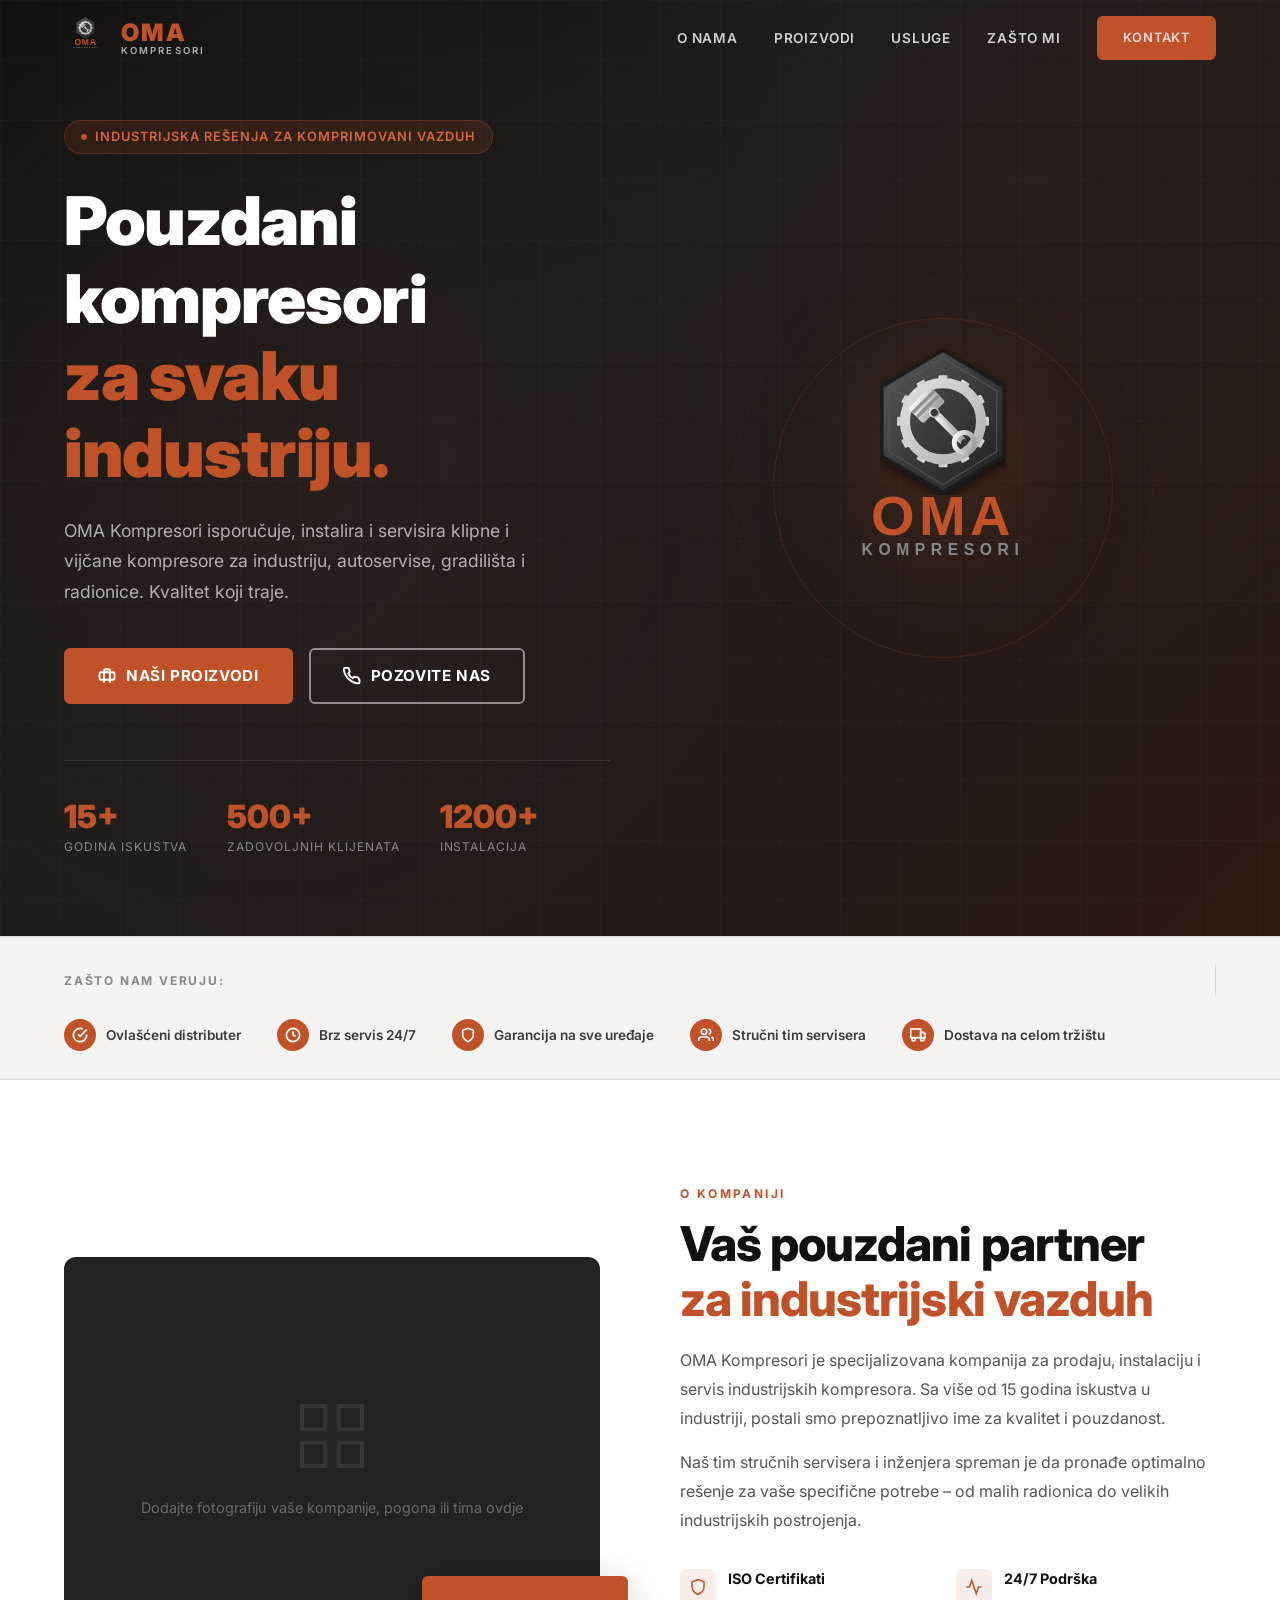
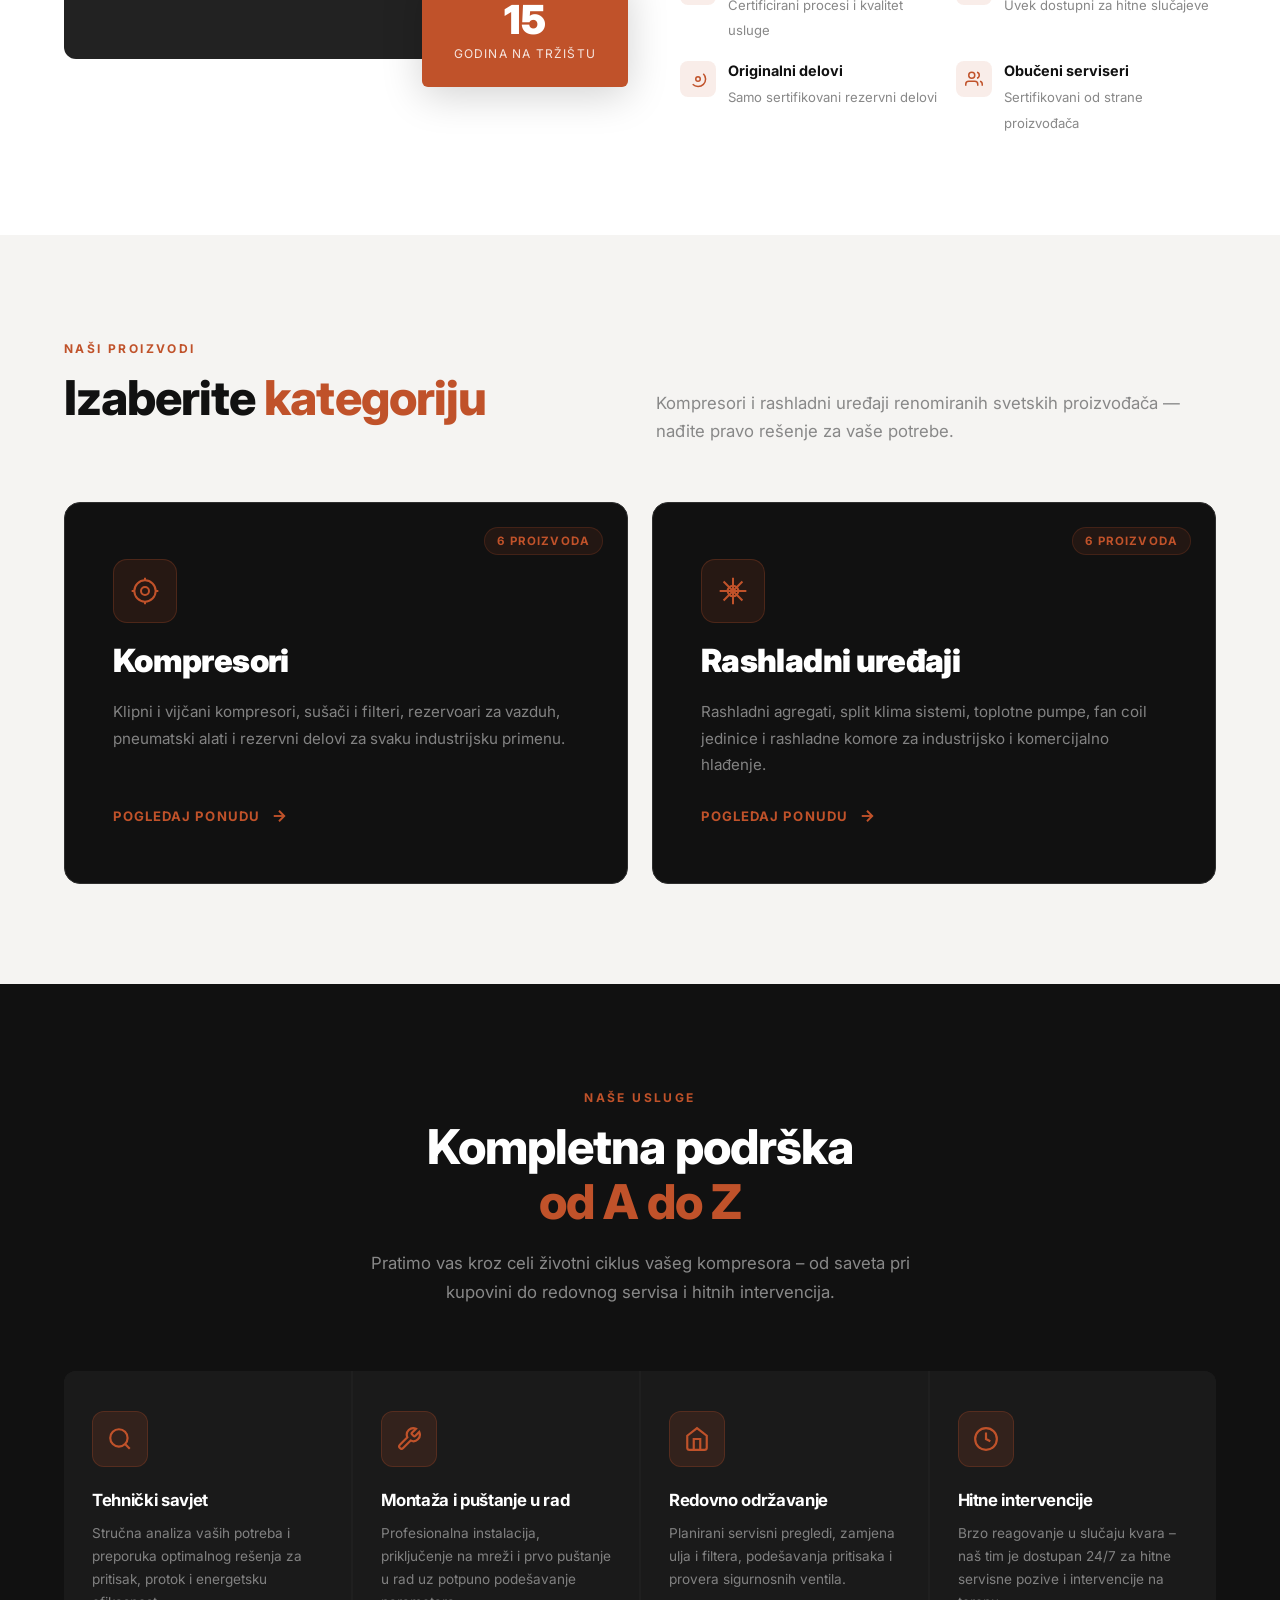
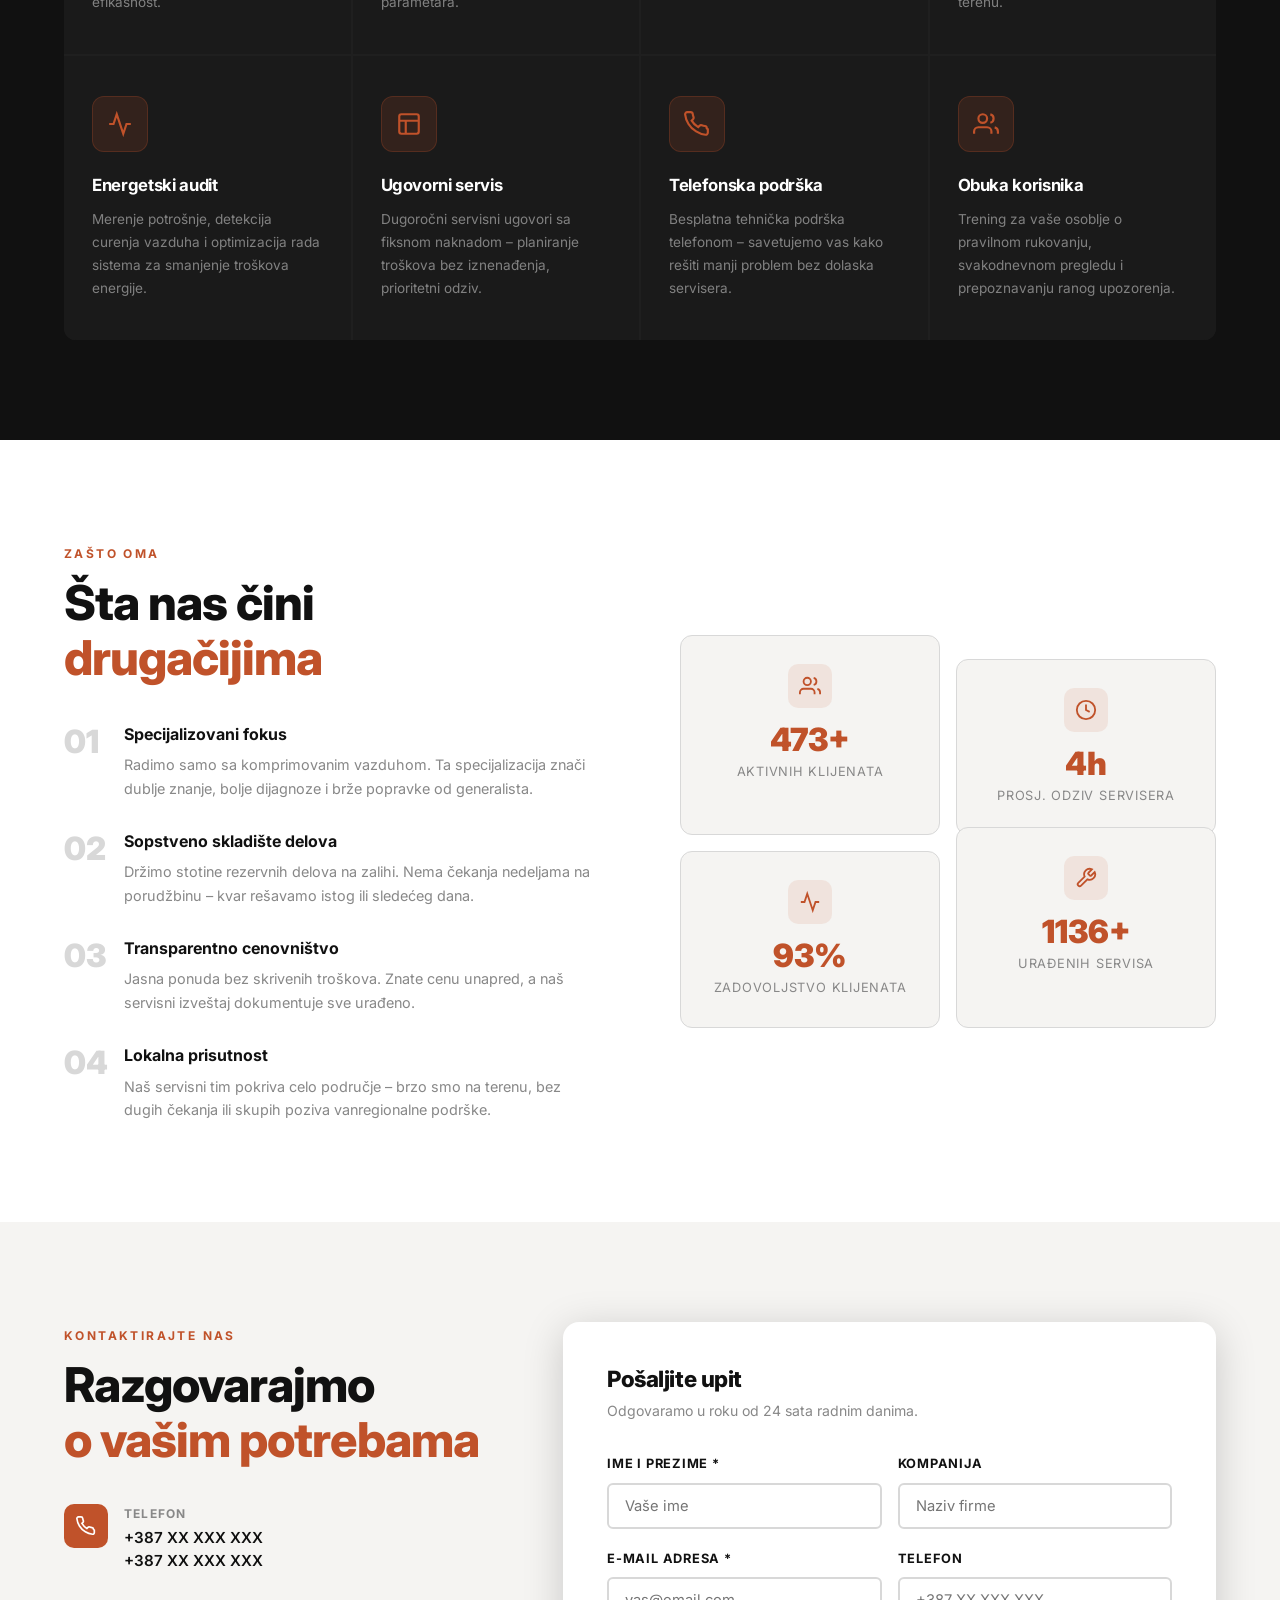
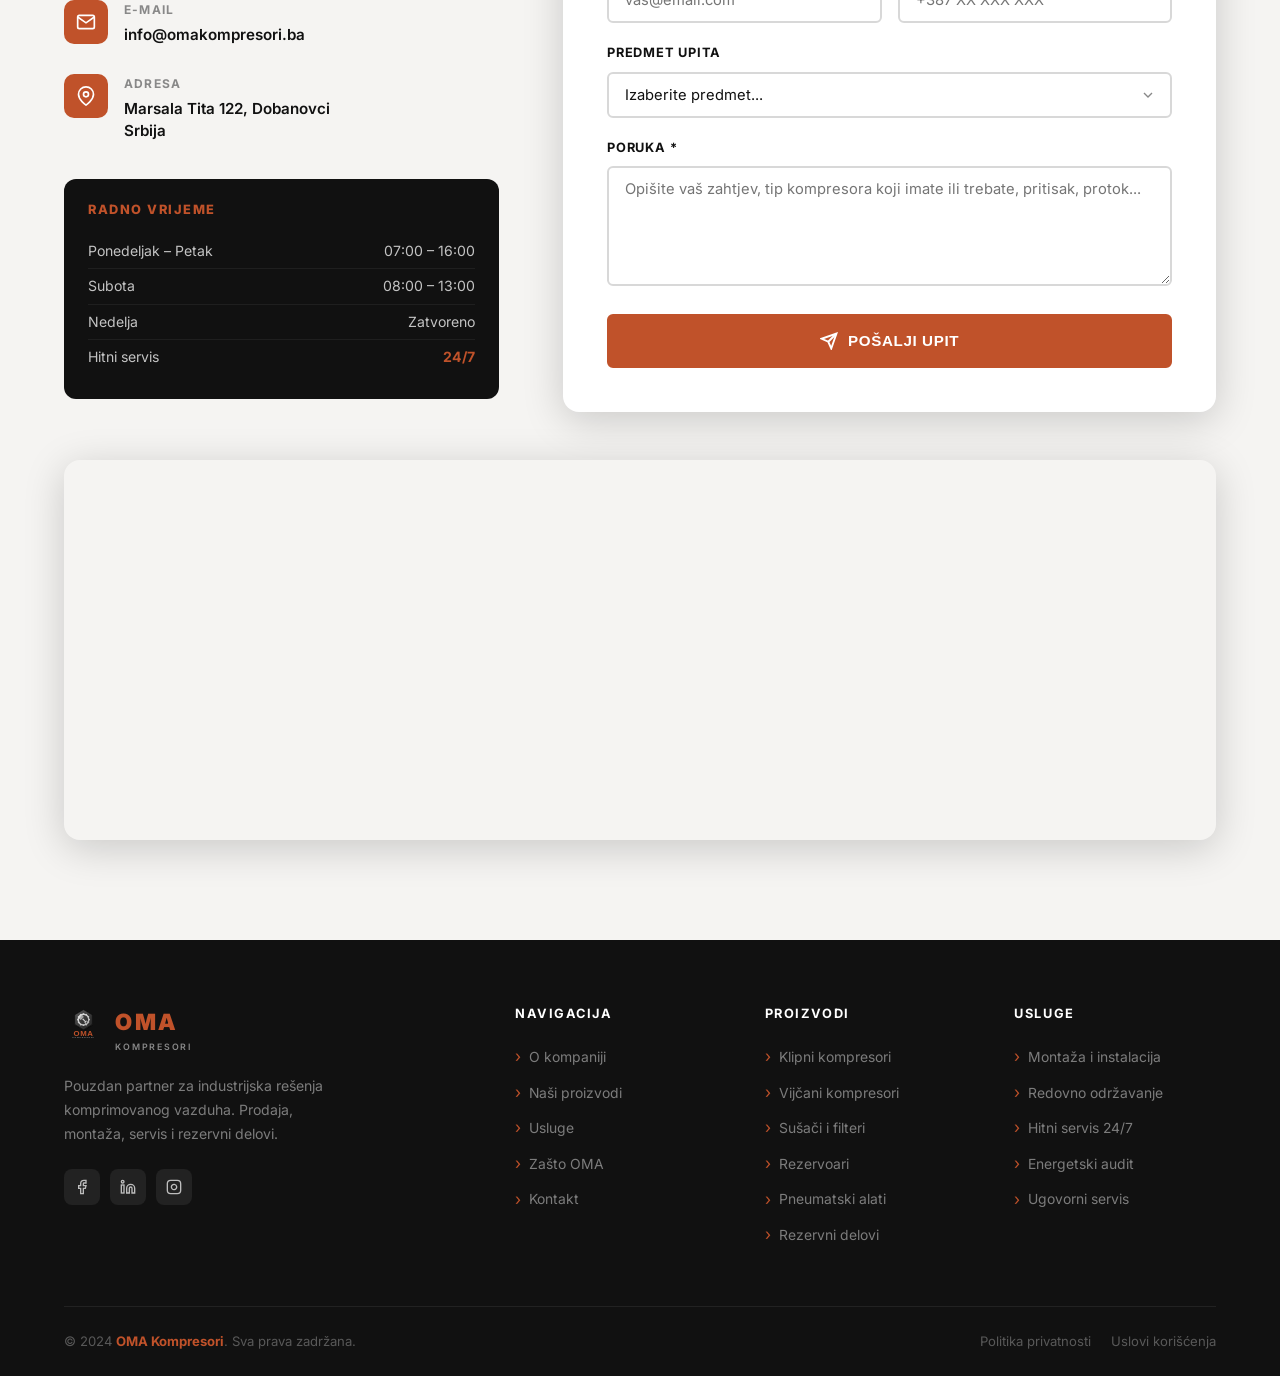
==== commit 60ded425: "Dodaj Google Maps i ispravi adresu u kontakt sekciji - Promenjena adresa na Marsala Tita 122, Dobano" ====
--- a/index.html
+++ b/index.html
@@ -451,7 +451,7 @@
             </div>
             <div>
               <div class="contact-info-label">Adresa</div>
-              <div class="contact-info-value">Ulica i broj, Grad<br>Bosna i Hercegovina</div>
+              <div class="contact-info-value">Marsala Tita 122, Dobanovci<br>Srbija</div>
             </div>
           </div>
         </div>
@@ -516,6 +516,19 @@
           </button>
         </form>
       </div>
+    </div>
+
+    <div class="contact-map">
+      <iframe
+        src="https://maps.google.com/maps?q=Marsala+Tita+122,+Dobanovci,+Serbia&output=embed&hl=sr"
+        width="100%"
+        height="380"
+        style="border:0; display:block;"
+        allowfullscreen=""
+        loading="lazy"
+        referrerpolicy="no-referrer-when-downgrade"
+        title="OMA Kompresori lokacija">
+      </iframe>
     </div>
   </div>
 </section>
--- a/css/style.css
+++ b/css/style.css
@@ -1040,6 +1040,13 @@
 }
 
 .hours-row:last-child { border-bottom: none; }
+
+.contact-map {
+  margin-top: 48px;
+  border-radius: 16px;
+  overflow: hidden;
+  box-shadow: var(--shadow);
+}
 
 /* ===== FORM ===== */
 .contact-form {
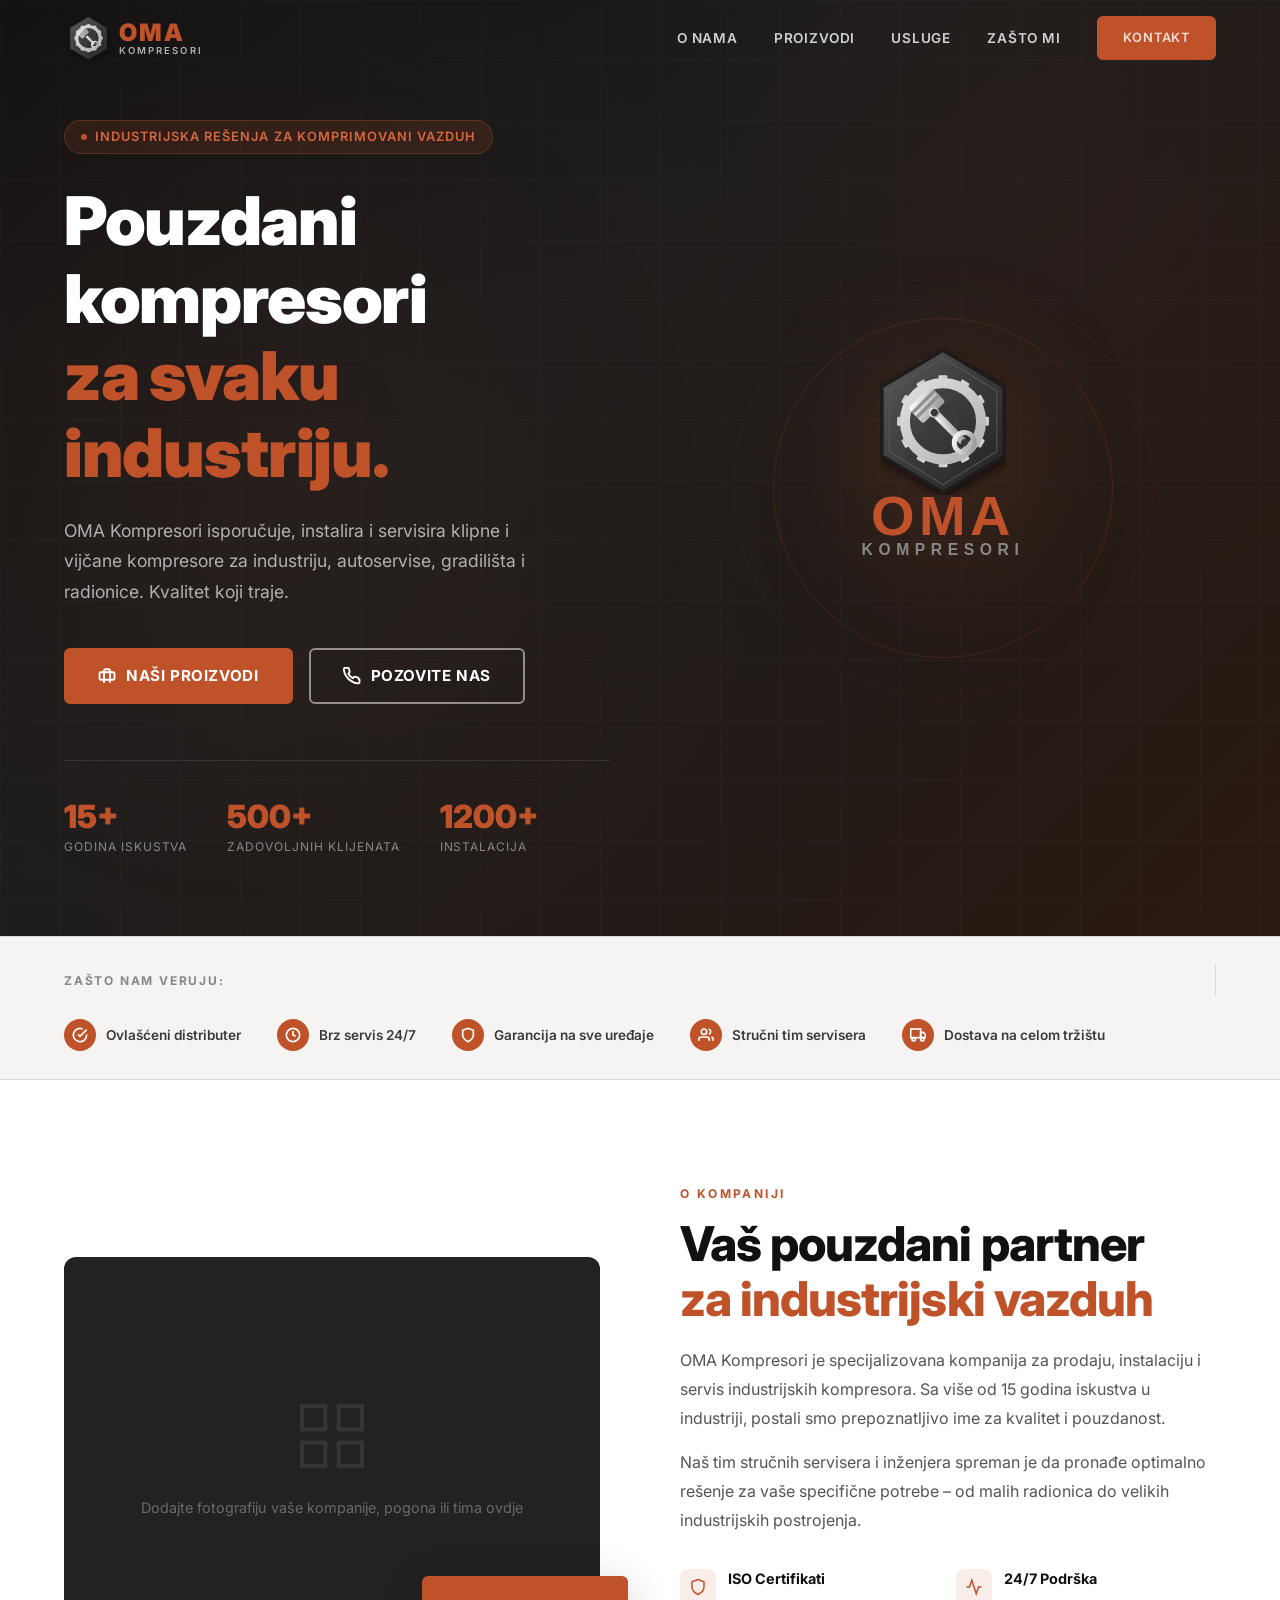
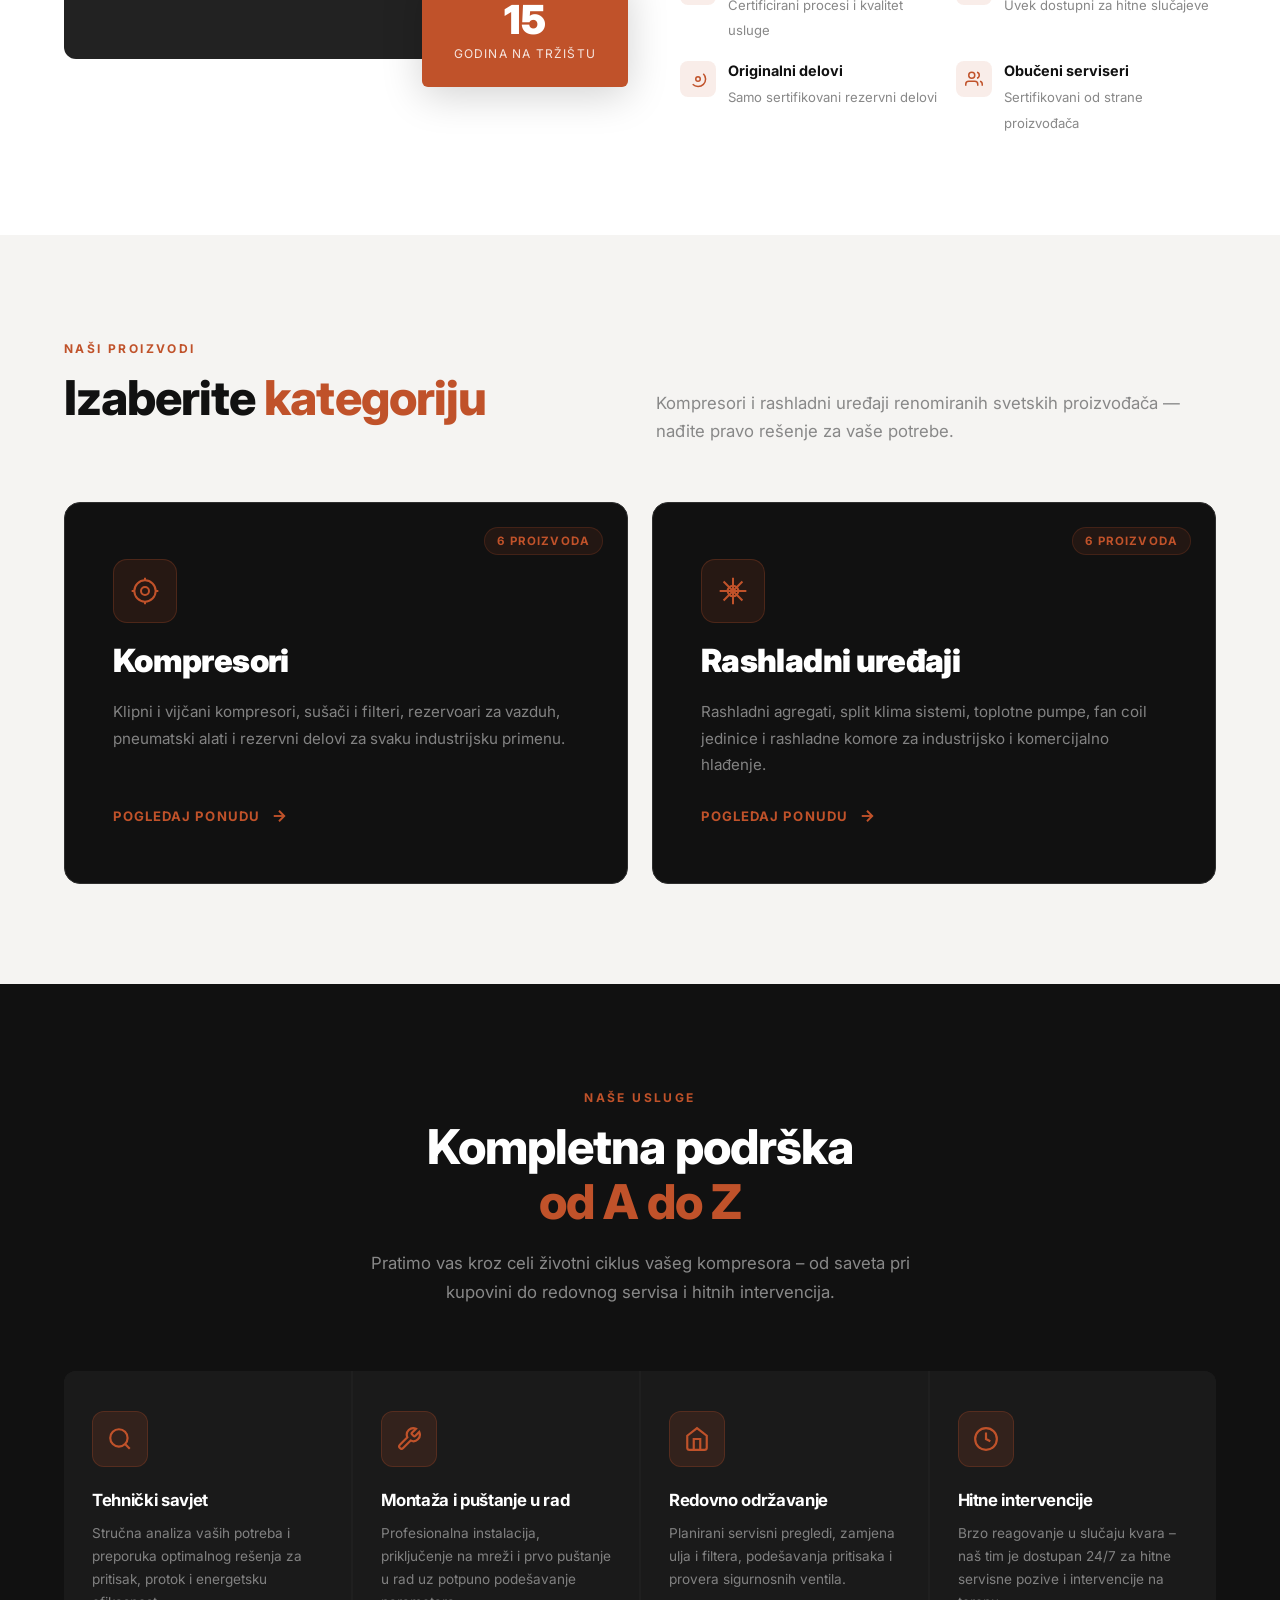
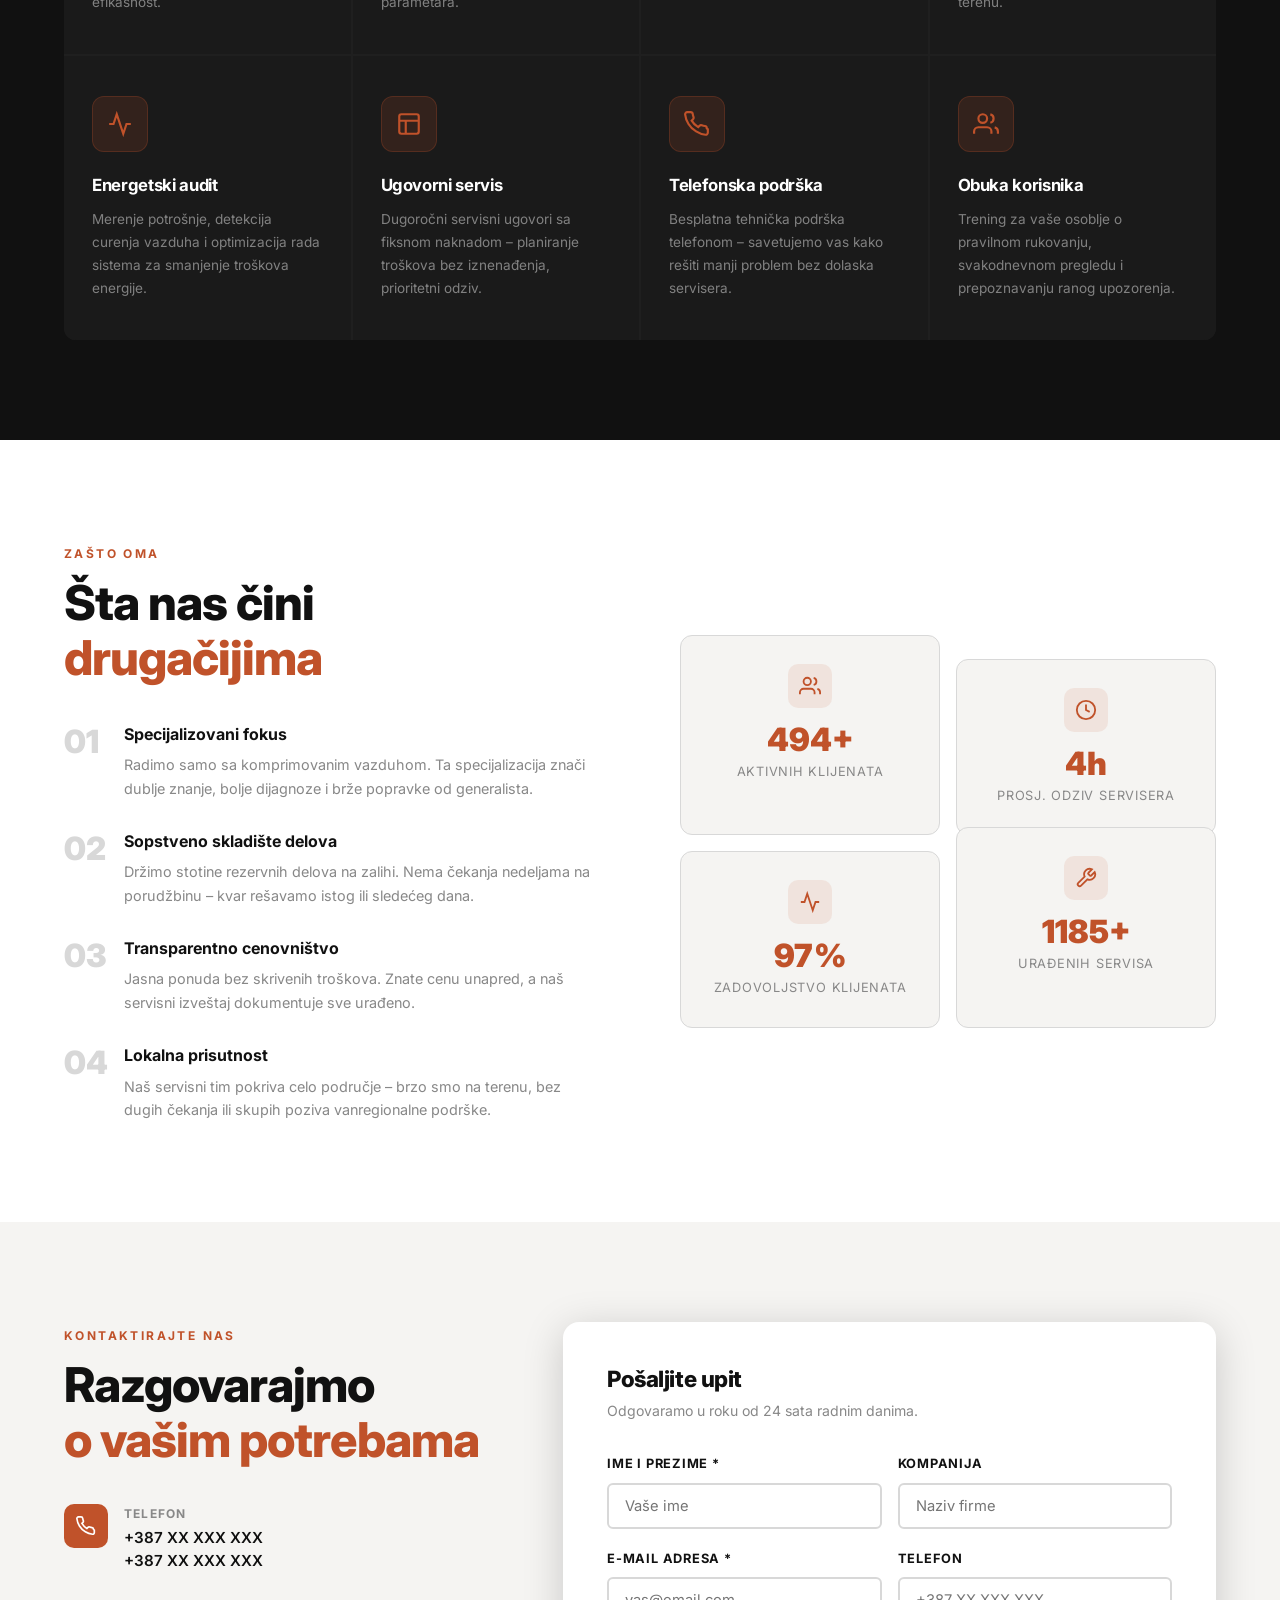
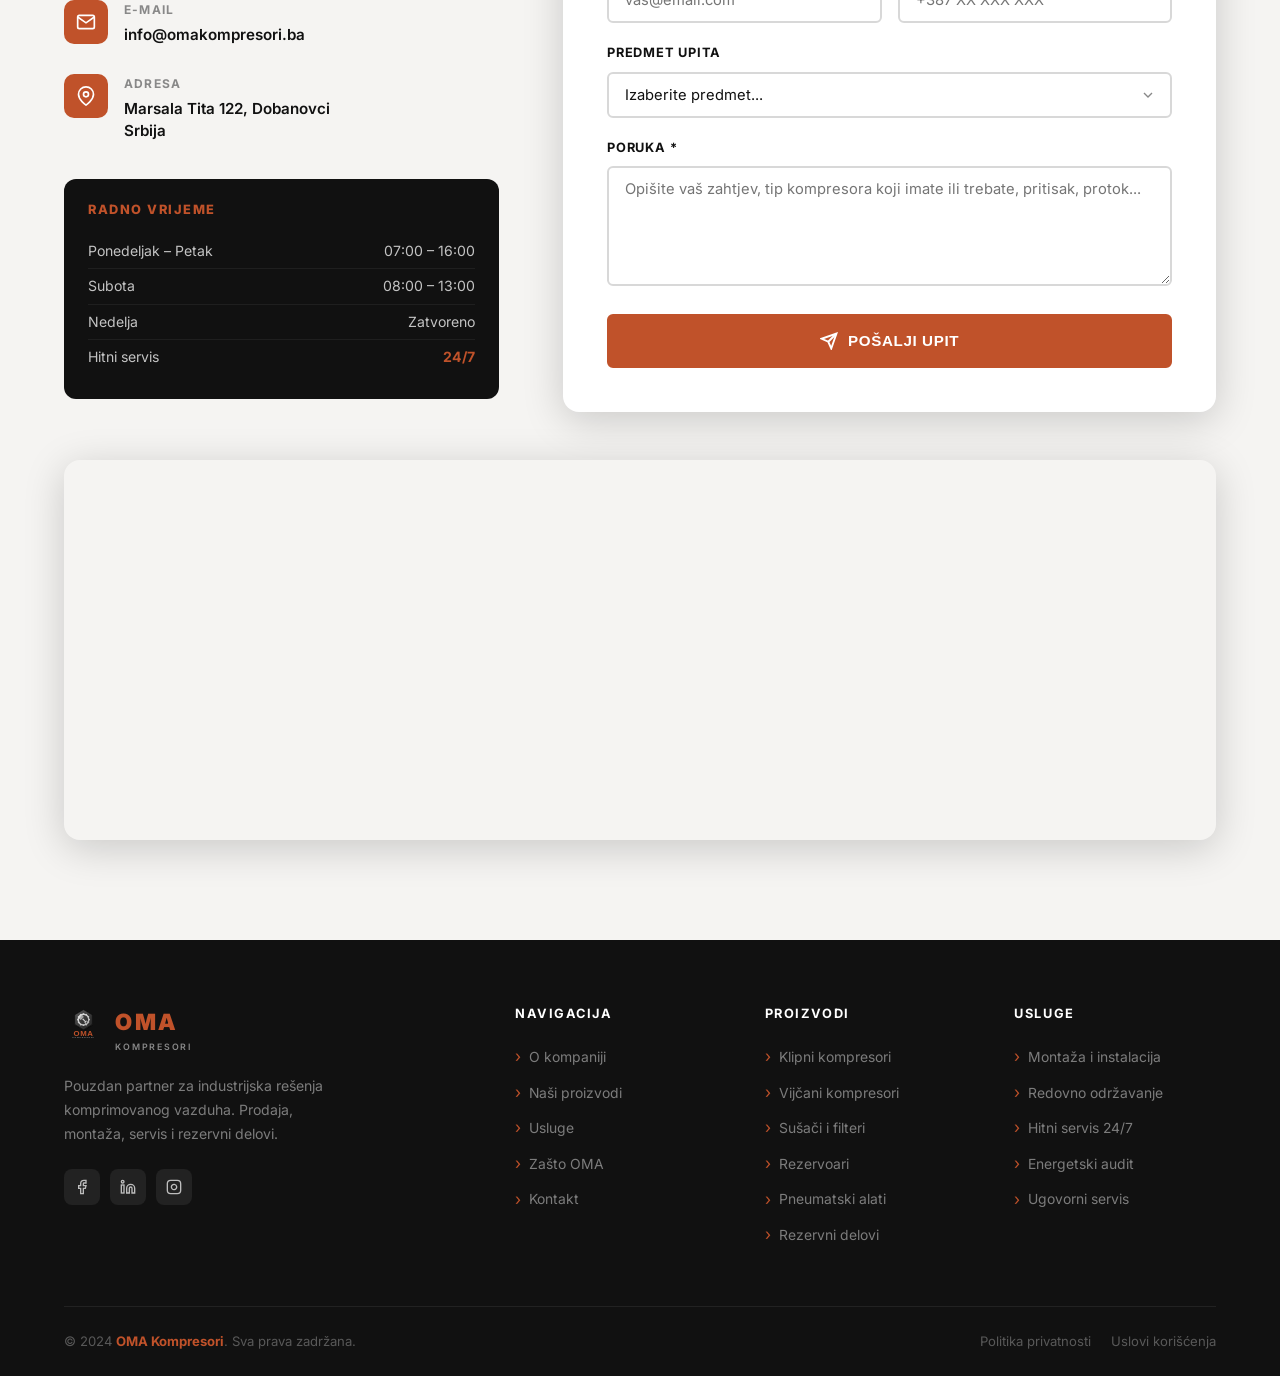
==== commit 215113b1: "Zameni logo u navbaru sa ikonom zupcanika i smanji razmak - Kreiran oma-icon.svg (samo heksagon + zu" ====
--- a/index.html
+++ b/index.html
@@ -15,7 +15,7 @@
 <!-- ===== NAVBAR ===== -->
 <nav id="navbar">
   <a href="#hero" class="nav-logo">
-    <img src="bands_assets/OMA Kompresori logo vektorski.svg" alt="OMA Kompresori Logo" />
+    <img src="bands_assets/oma-icon.svg" alt="OMA Kompresori Logo" />
     <div class="nav-logo-text">
       <span class="brand-oma">OMA</span>
       <span class="brand-sub">Kompresori</span>
--- a/css/style.css
+++ b/css/style.css
@@ -163,7 +163,7 @@
 .nav-logo {
   display: flex;
   align-items: center;
-  gap: 14px;
+  gap: 6px;
 }
 
 .nav-logo img {
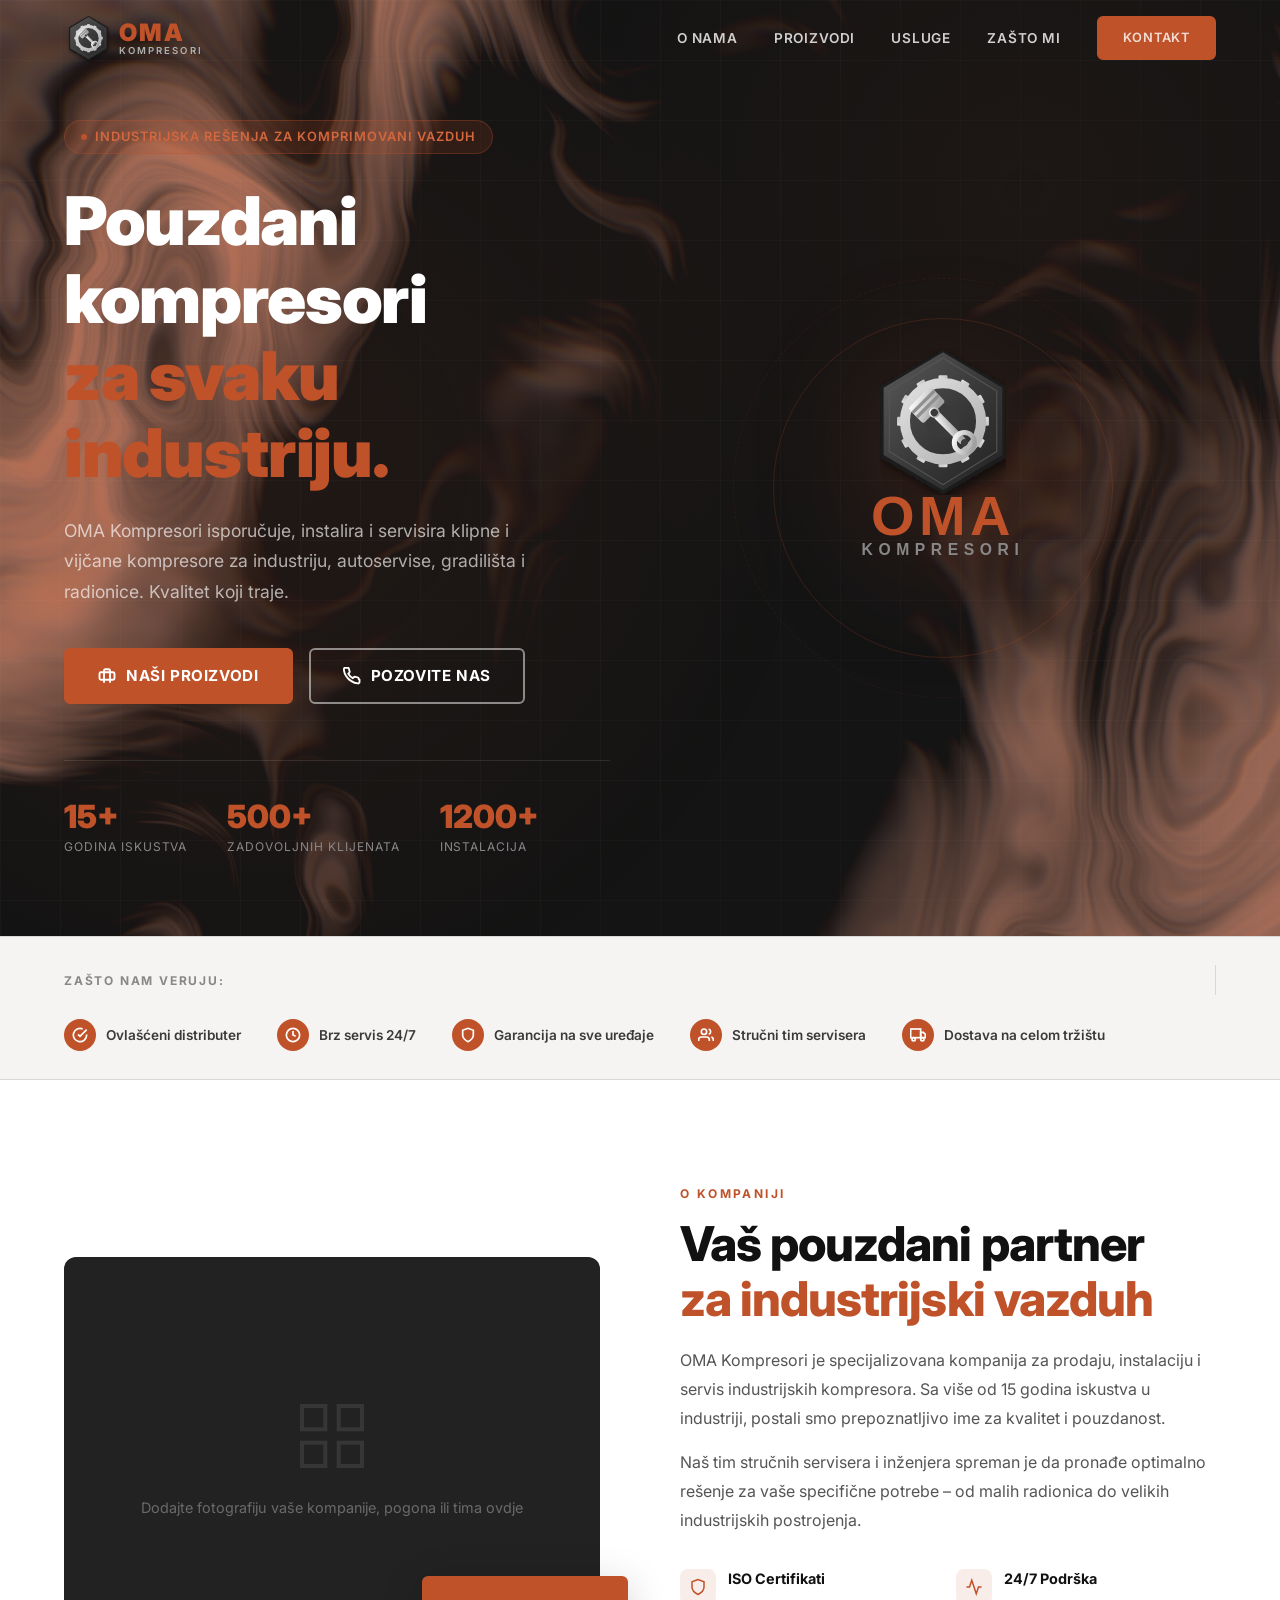
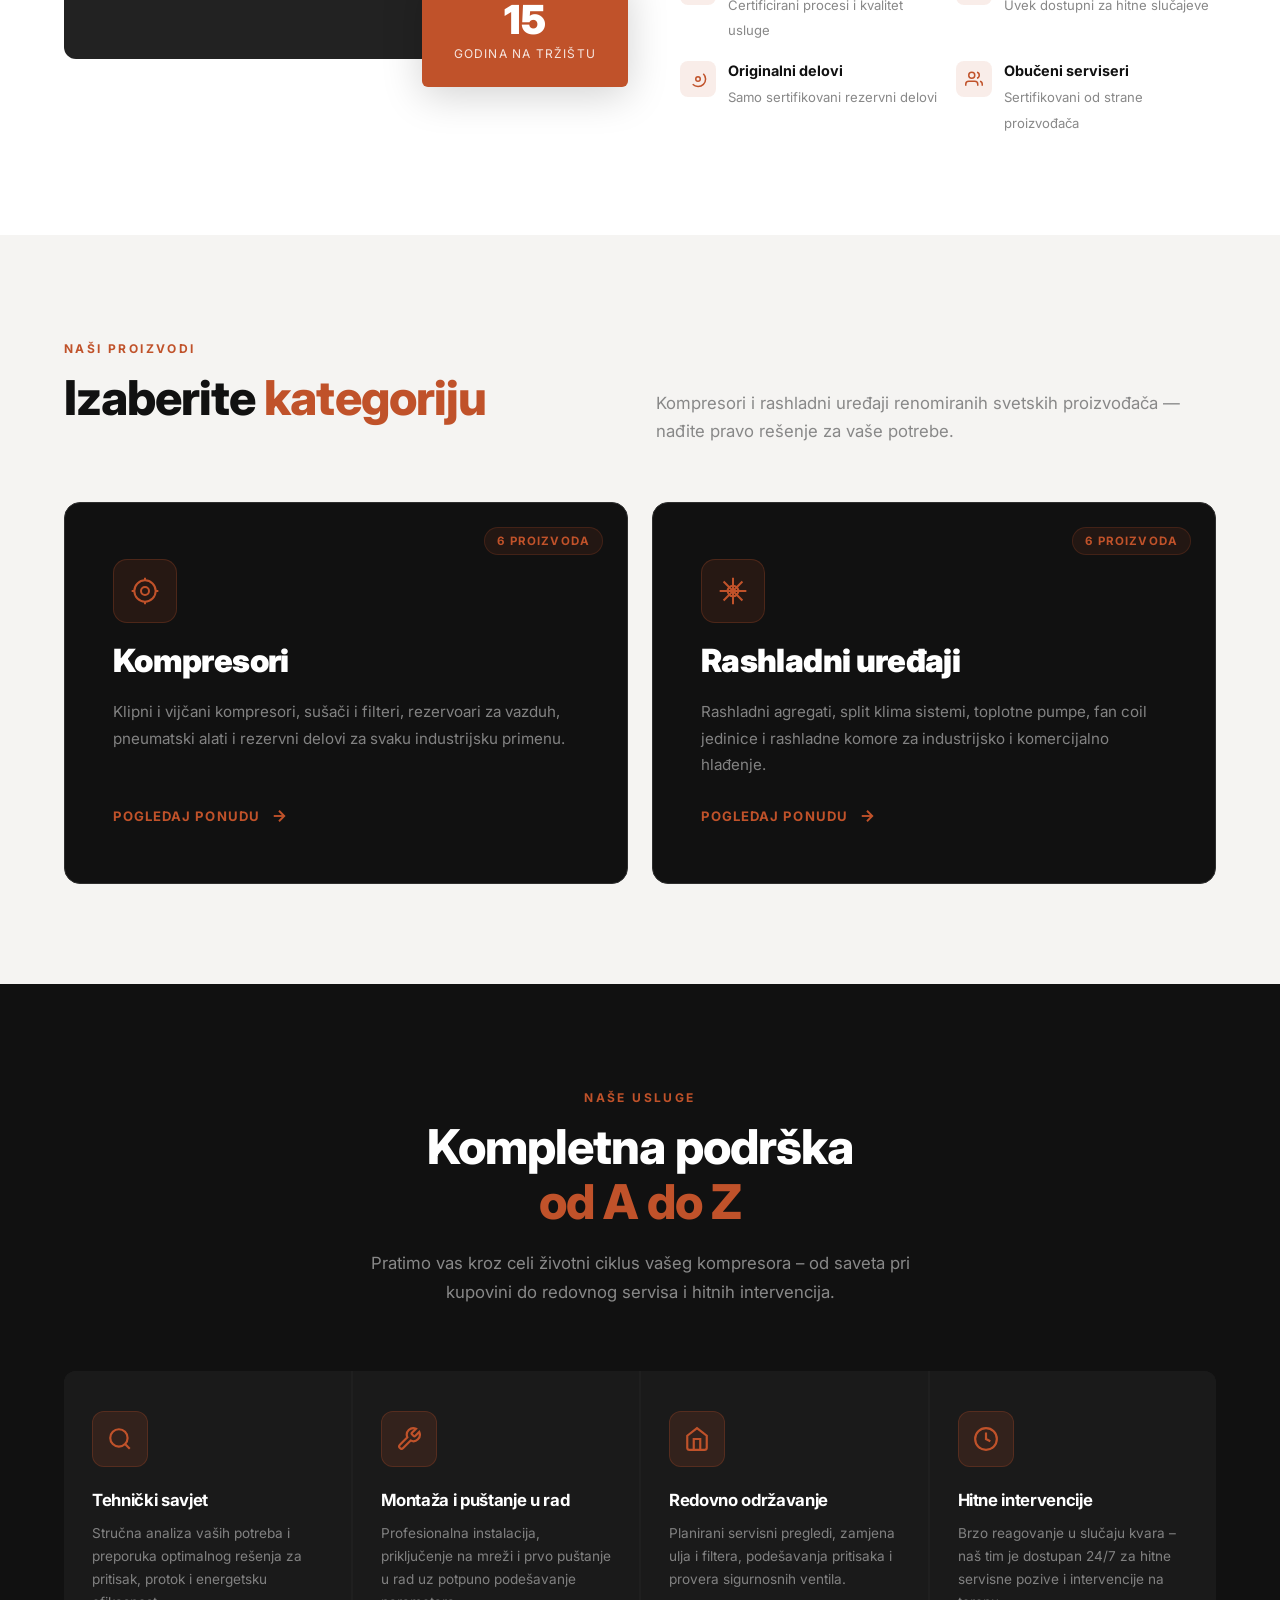
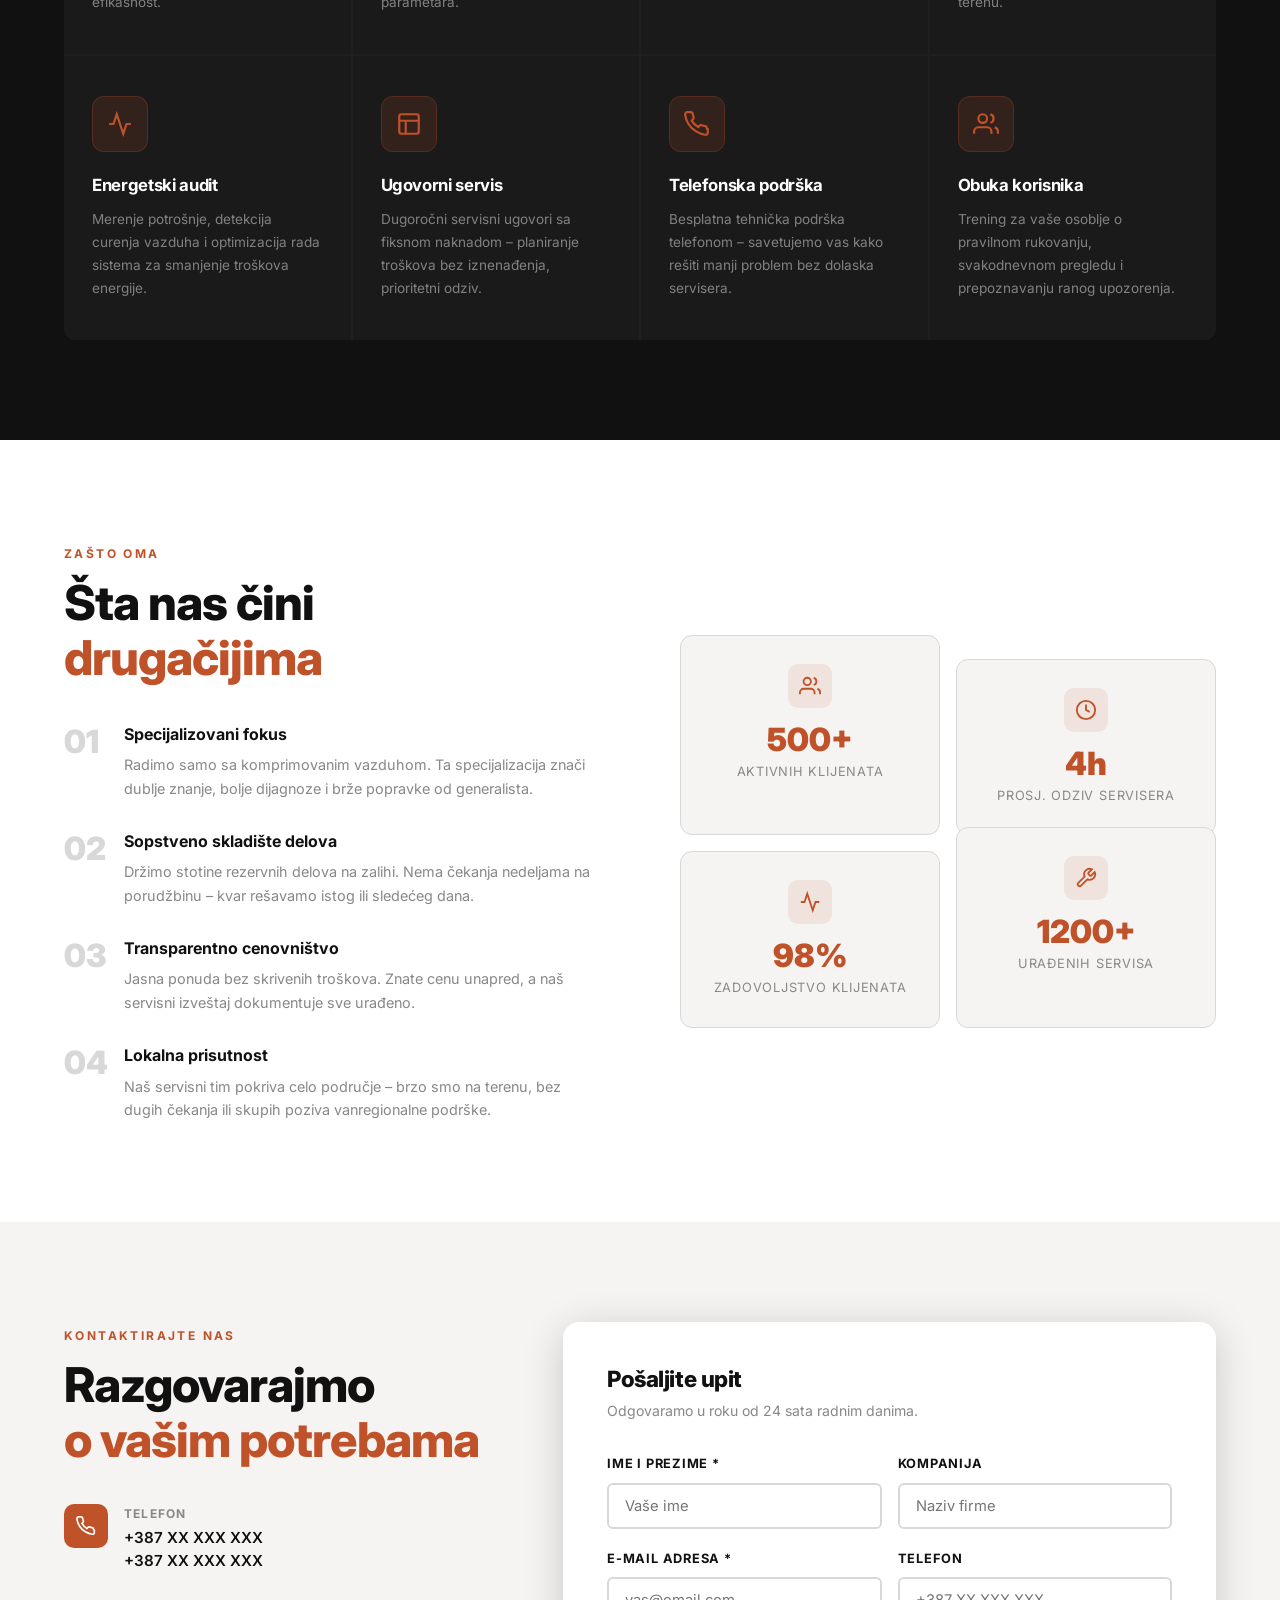
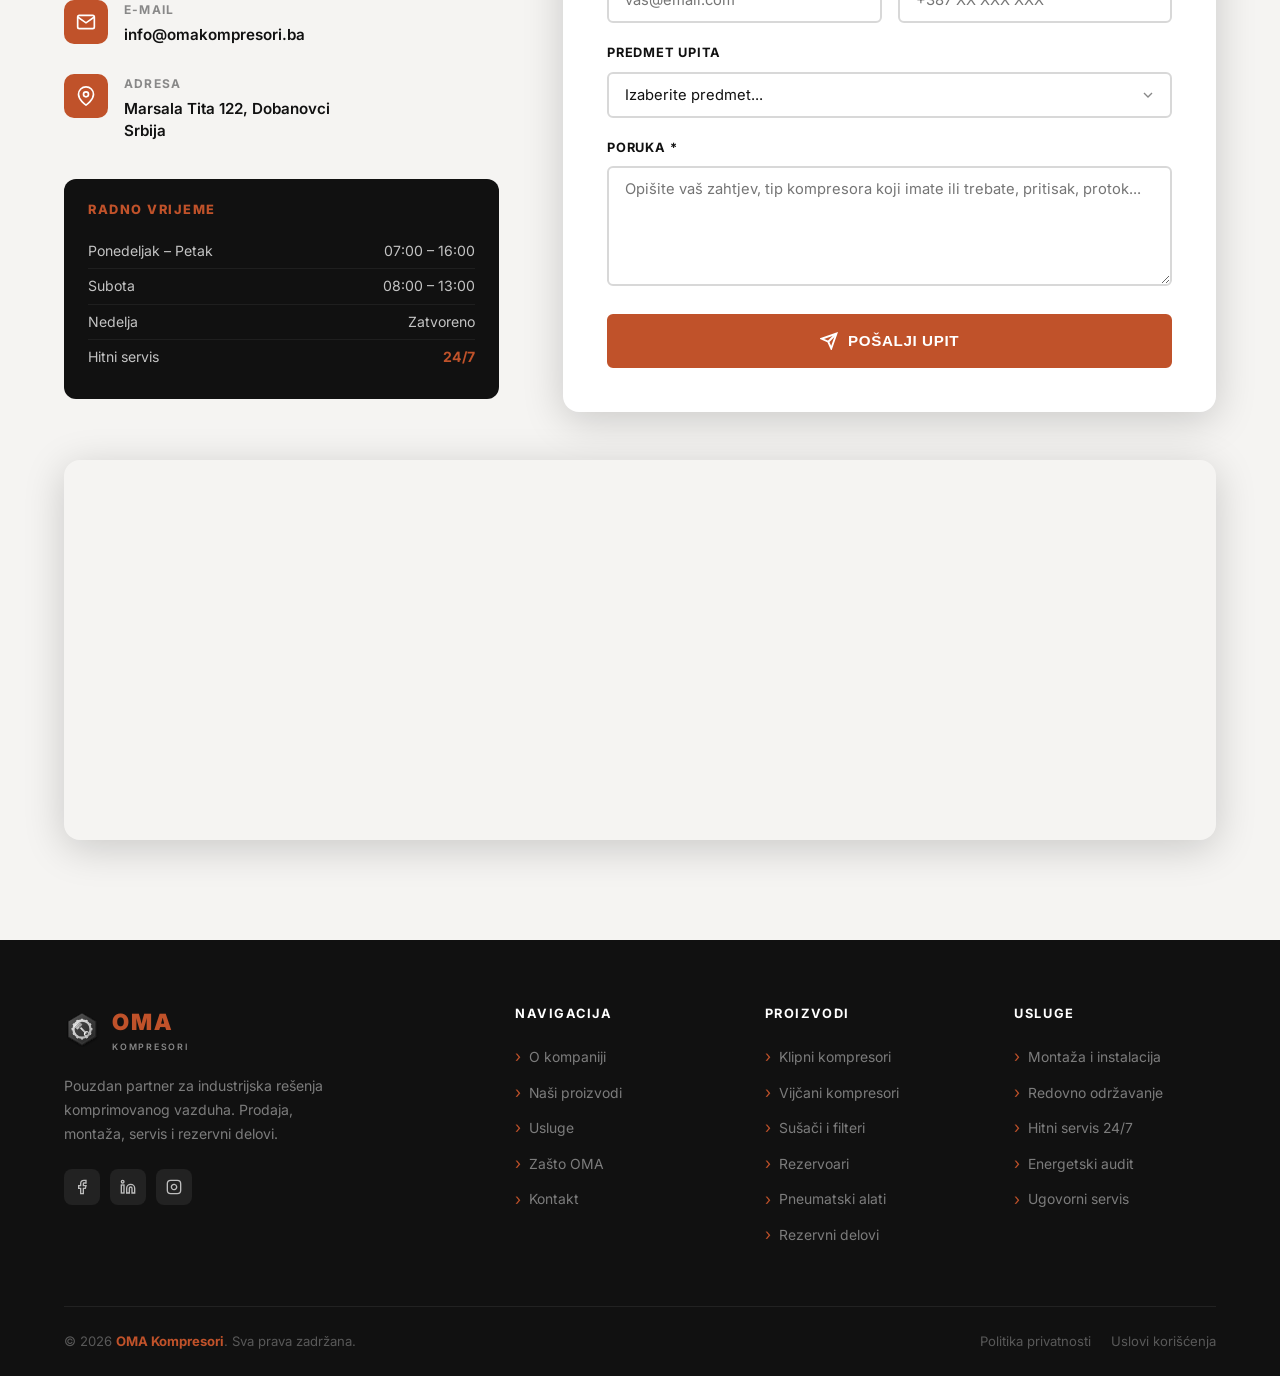
==== commit b7a298dc: "Dodaj WebGL animaciju dima kao pozadinu hero sekcije Co-Authored-By: Claude Sonnet 4.6 <noreply@anth" ====
--- a/index.html
+++ b/index.html
@@ -48,6 +48,7 @@
 
 <!-- ===== HERO ===== -->
 <section id="hero">
+  <canvas id="hero-smoke-canvas"></canvas>
   <div class="hero-bg-pattern"></div>
   <div class="hero-grid-overlay"></div>
   <div class="container">
@@ -539,7 +540,7 @@
     <div class="footer-top">
       <div>
         <div class="footer-brand-logo">
-          <img src="bands_assets/OMA Kompresori logo vektorski.svg" alt="OMA Kompresori" />
+          <img src="bands_assets/oma-icon.svg" alt="OMA Kompresori Logo" />
           <div>
             <div class="footer-brand-oma">OMA</div>
             <div class="footer-brand-sub">Kompresori</div>
@@ -597,7 +598,7 @@
     </div>
 
     <div class="footer-bottom">
-      <p>&copy; 2024 <strong>OMA Kompresori</strong>. Sva prava zadržana.</p>
+      <p>&copy; 2026 <strong>OMA Kompresori</strong>. Sva prava zadržana.</p>
       <div class="footer-bottom-links">
         <a href="#">Politika privatnosti</a>
         <a href="#">Uslovi korišćenja</a>
--- a/css/style.css
+++ b/css/style.css
@@ -250,6 +250,15 @@
 }
 
 /* ===== HERO ===== */
+#hero-smoke-canvas {
+  position: absolute;
+  inset: 0;
+  width: 100%;
+  height: 100%;
+  display: block;
+  z-index: 0;
+}
+
 #hero {
   min-height: 100vh;
   background: linear-gradient(135deg, var(--dark) 0%, #1c1c1c 40%, #2a1a12 100%);
@@ -1146,7 +1155,8 @@
 }
 
 .footer-brand-logo img {
-  height: 44px;
+  height: 36px;
+  width: 36px;
 }
 
 .footer-brand-oma {
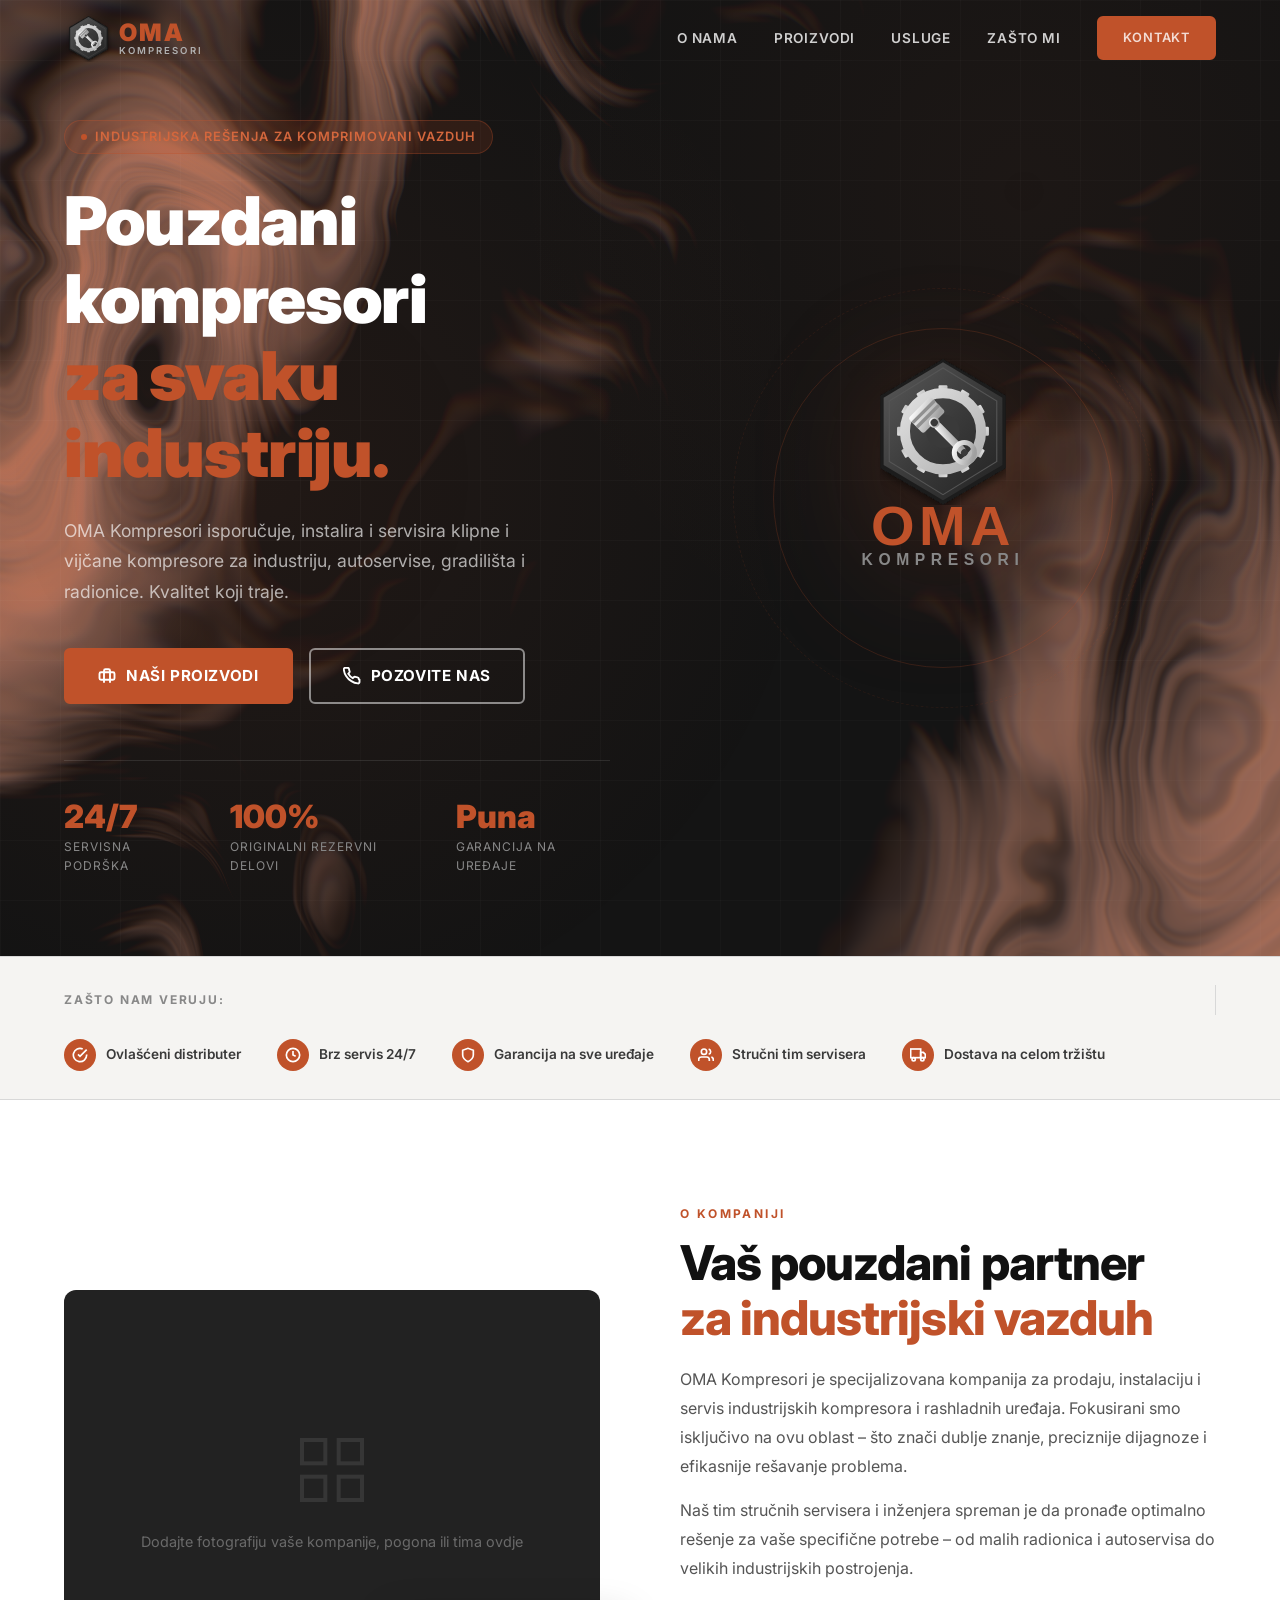
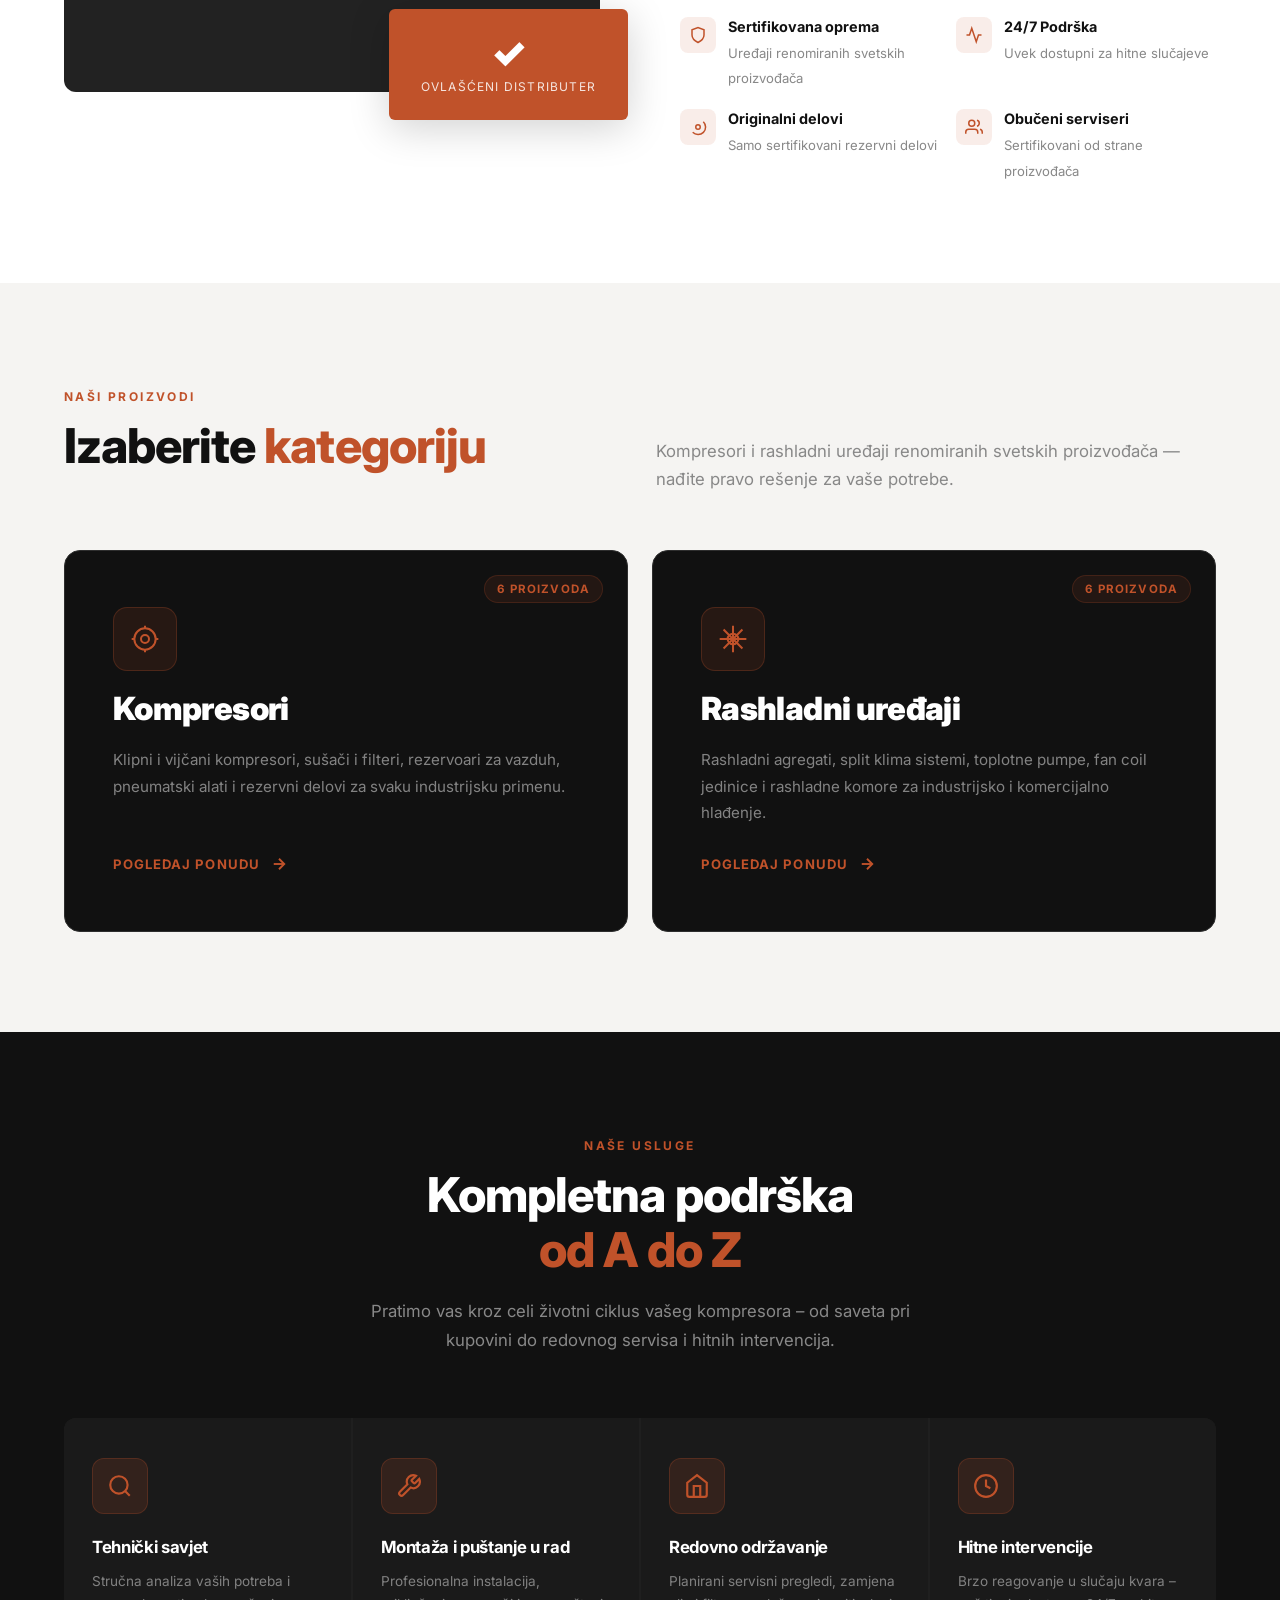
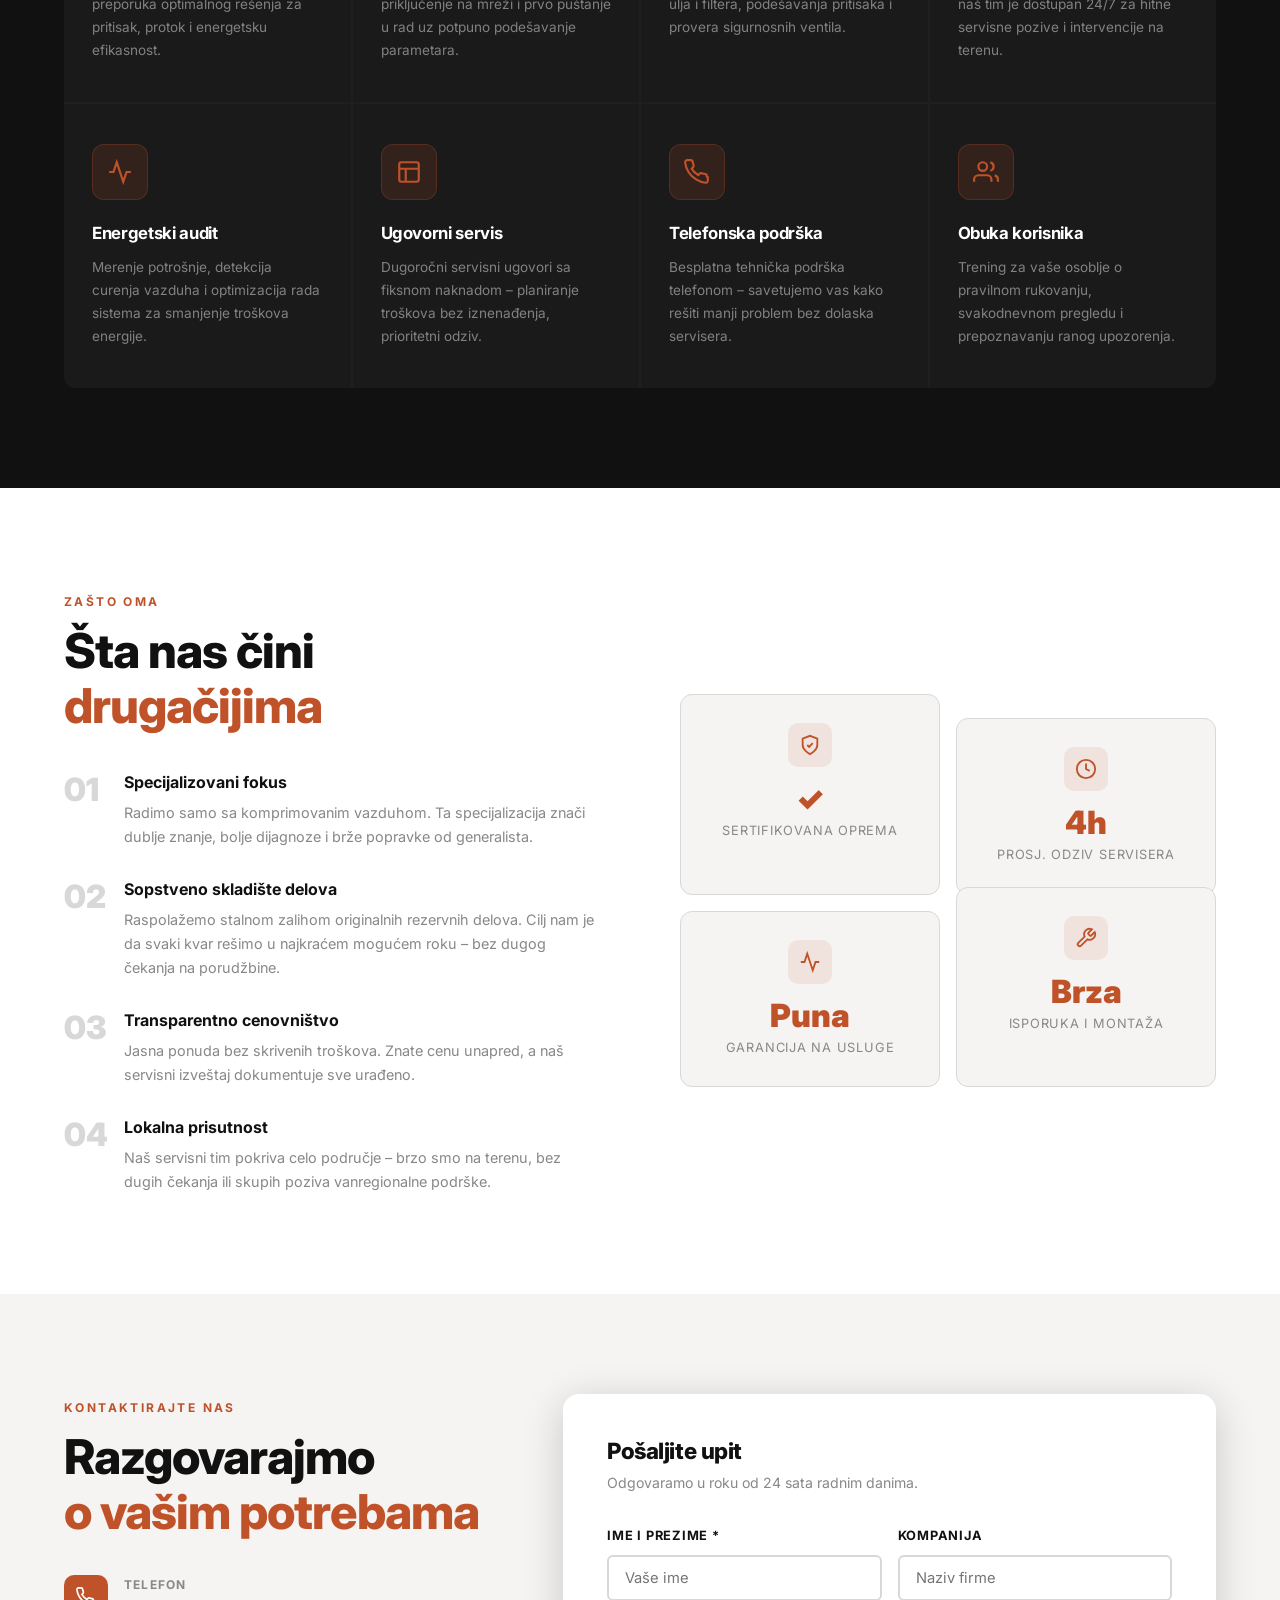
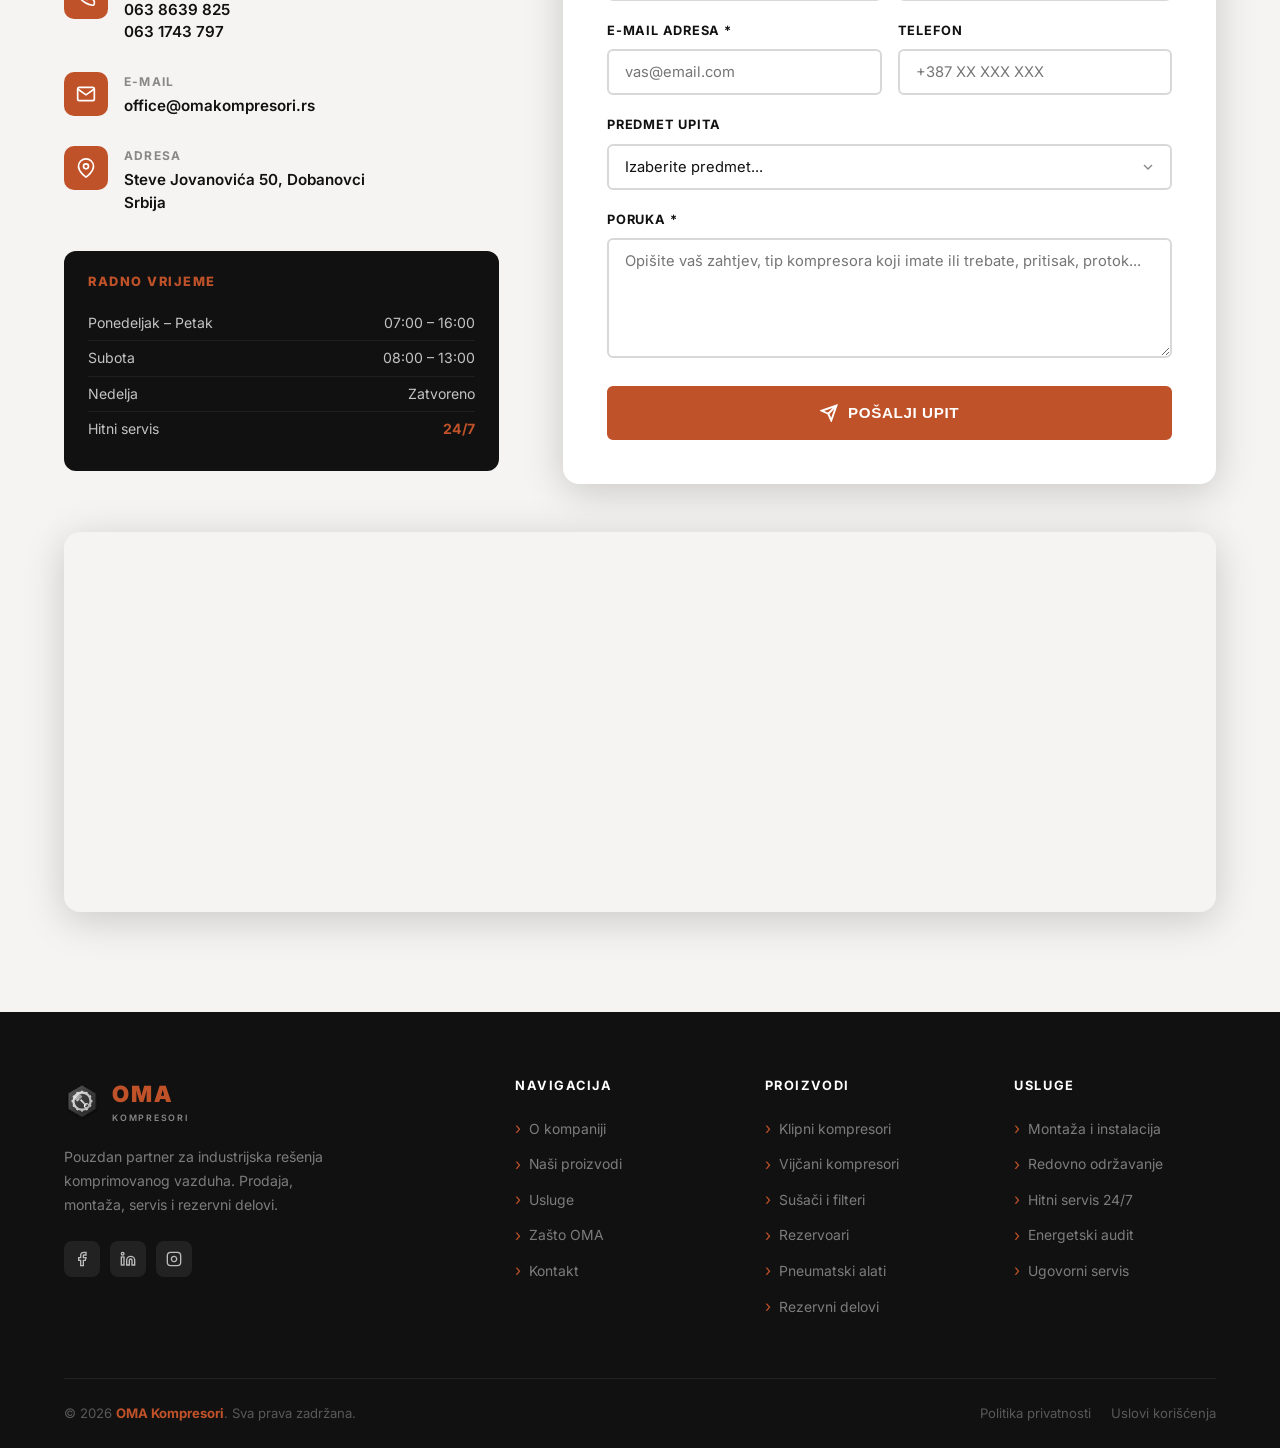
==== commit b38acdf2: "Ažuriraj kontakt podatke, tekstove i statistike na sajtu - Dodat pravi broj telefona i email adresa " ====
--- a/index.html
+++ b/index.html
@@ -82,16 +82,16 @@
 
         <div class="hero-stats">
           <div>
-            <div class="hero-stat-num"><span data-target="15" data-suffix="+">15+</span></div>
-            <div class="hero-stat-label">Godina iskustva</div>
+            <div class="hero-stat-num"><span>24/7</span></div>
+            <div class="hero-stat-label">Servisna podrška</div>
           </div>
           <div>
-            <div class="hero-stat-num"><span data-target="500" data-suffix="+">500+</span></div>
-            <div class="hero-stat-label">Zadovoljnih klijenata</div>
+            <div class="hero-stat-num"><span>100%</span></div>
+            <div class="hero-stat-label">Originalni rezervni delovi</div>
           </div>
           <div>
-            <div class="hero-stat-num"><span data-target="1200" data-suffix="+">1200+</span></div>
-            <div class="hero-stat-label">Instalacija</div>
+            <div class="hero-stat-num"><span>Puna</span></div>
+            <div class="hero-stat-label">Garancija na uređaje</div>
           </div>
         </div>
       </div>
@@ -162,8 +162,8 @@
           </div>
         </div>
         <div class="about-accent-box">
-          <div class="num"><span data-target="15" data-suffix="">0</span></div>
-          <div class="lbl">Godina na tržištu</div>
+          <div class="num">✓</div>
+          <div class="lbl">Ovlašćeni distributer</div>
         </div>
       </div>
 
@@ -171,12 +171,12 @@
         <span class="section-label">O kompaniji</span>
         <h2 class="section-title">Vaš pouzdani partner<br><span>za industrijski vazduh</span></h2>
         <p class="about-text">
-          OMA Kompresori je specijalizovana kompanija za prodaju, instalaciju i servis industrijskih kompresora.
-          Sa više od 15 godina iskustva u industriji, postali smo prepoznatljivo ime za kvalitet i pouzdanost.
+          OMA Kompresori je specijalizovana kompanija za prodaju, instalaciju i servis industrijskih kompresora i rashladnih uređaja.
+          Fokusirani smo isključivo na ovu oblast – što znači dublje znanje, preciznije dijagnoze i efikasnije rešavanje problema.
         </p>
         <p class="about-text">
           Naš tim stručnih servisera i inženjera spreman je da pronađe optimalno rešenje za vaše specifične potrebe –
-          od malih radionica do velikih industrijskih postrojenja.
+          od malih radionica i autoservisa do velikih industrijskih postrojenja.
         </p>
 
         <div class="about-features">
@@ -185,8 +185,8 @@
               <svg xmlns="http://www.w3.org/2000/svg" viewBox="0 0 24 24" fill="none" stroke="currentColor" stroke-width="2"><path d="M12 22s8-4 8-10V5l-8-3-8 3v7c0 6 8 10 8 10z"/></svg>
             </div>
             <div class="about-feature-text">
-              <strong>ISO Certifikati</strong>
-              <span>Certificirani procesi i kvalitet usluge</span>
+              <strong>Sertifikovana oprema</strong>
+              <span>Uređaji renomiranih svetskih proizvođača</span>
             </div>
           </div>
           <div class="about-feature">
@@ -360,7 +360,7 @@
             <span class="why-num">02</span>
             <div class="why-item-body">
               <strong>Sopstveno skladište delova</strong>
-              <p>Držimo stotine rezervnih delova na zalihi. Nema čekanja nedeljama na porudžbinu – kvar rešavamo istog ili sledećeg dana.</p>
+              <p>Raspolažemo stalnom zalihom originalnih rezervnih delova. Cilj nam je da svaki kvar rešimo u najkraćem mogućem roku – bez dugog čekanja na porudžbine.</p>
             </div>
           </div>
           <div class="why-item">
@@ -383,10 +383,10 @@
       <div class="why-visual">
         <div class="why-stat-card fade-up">
           <div class="why-stat-icon">
-            <svg xmlns="http://www.w3.org/2000/svg" viewBox="0 0 24 24" fill="none" stroke="currentColor" stroke-width="2"><path d="M17 21v-2a4 4 0 0 0-4-4H5a4 4 0 0 0-4 4v2"/><circle cx="9" cy="7" r="4"/><path d="M23 21v-2a4 4 0 0 0-3-3.87"/><path d="M16 3.13a4 4 0 0 1 0 7.75"/></svg>
-          </div>
-          <div class="why-stat-num"><span data-target="500" data-suffix="+">0+</span></div>
-          <div class="why-stat-label">Aktivnih klijenata</div>
+            <svg xmlns="http://www.w3.org/2000/svg" viewBox="0 0 24 24" fill="none" stroke="currentColor" stroke-width="2"><path d="M12 22s8-4 8-10V5l-8-3-8 3v7c0 6 8 10 8 10z"/><polyline points="9 12 11 14 15 10"/></svg>
+          </div>
+          <div class="why-stat-num"><span>✓</span></div>
+          <div class="why-stat-label">Sertifikovana oprema</div>
         </div>
 
         <div class="why-stat-card fade-up">
@@ -401,16 +401,16 @@
           <div class="why-stat-icon">
             <svg xmlns="http://www.w3.org/2000/svg" viewBox="0 0 24 24" fill="none" stroke="currentColor" stroke-width="2"><polyline points="22 12 18 12 15 21 9 3 6 12 2 12"/></svg>
           </div>
-          <div class="why-stat-num"><span data-target="98" data-suffix="%">0%</span></div>
-          <div class="why-stat-label">Zadovoljstvo klijenata</div>
+          <div class="why-stat-num"><span>Puna</span></div>
+          <div class="why-stat-label">Garancija na usluge</div>
         </div>
 
         <div class="why-stat-card fade-up">
           <div class="why-stat-icon">
             <svg xmlns="http://www.w3.org/2000/svg" viewBox="0 0 24 24" fill="none" stroke="currentColor" stroke-width="2"><path d="M14.7 6.3a1 1 0 0 0 0 1.4l1.6 1.6a1 1 0 0 0 1.4 0l3.77-3.77a6 6 0 0 1-7.94 7.94l-6.91 6.91a2.12 2.12 0 0 1-3-3l6.91-6.91a6 6 0 0 1 7.94-7.94l-3.76 3.76z"/></svg>
           </div>
-          <div class="why-stat-num"><span data-target="1200" data-suffix="+">0+</span></div>
-          <div class="why-stat-label">Urađenih servisa</div>
+          <div class="why-stat-num"><span>Brza</span></div>
+          <div class="why-stat-label">Isporuka i montaža</div>
         </div>
       </div>
     </div>
@@ -432,7 +432,7 @@
             </div>
             <div>
               <div class="contact-info-label">Telefon</div>
-              <div class="contact-info-value">+387 XX XXX XXX<br>+387 XX XXX XXX</div>
+              <div class="contact-info-value">063 8639 825<br>063 1743 797</div>
             </div>
           </div>
 
@@ -442,7 +442,7 @@
             </div>
             <div>
               <div class="contact-info-label">E-mail</div>
-              <div class="contact-info-value">info@omakompresori.ba</div>
+              <div class="contact-info-value">office@omakompresori.rs</div>
             </div>
           </div>
 
@@ -452,7 +452,7 @@
             </div>
             <div>
               <div class="contact-info-label">Adresa</div>
-              <div class="contact-info-value">Marsala Tita 122, Dobanovci<br>Srbija</div>
+              <div class="contact-info-value">Steve Jovanovića 50, Dobanovci<br>Srbija</div>
             </div>
           </div>
         </div>
@@ -521,7 +521,7 @@
 
     <div class="contact-map">
       <iframe
-        src="https://maps.google.com/maps?q=Marsala+Tita+122,+Dobanovci,+Serbia&output=embed&hl=sr"
+        src="https://maps.google.com/maps?q=Steve+Jovanovica+50,+Dobanovci,+Serbia&output=embed&hl=sr"
         width="100%"
         height="380"
         style="border:0; display:block;"
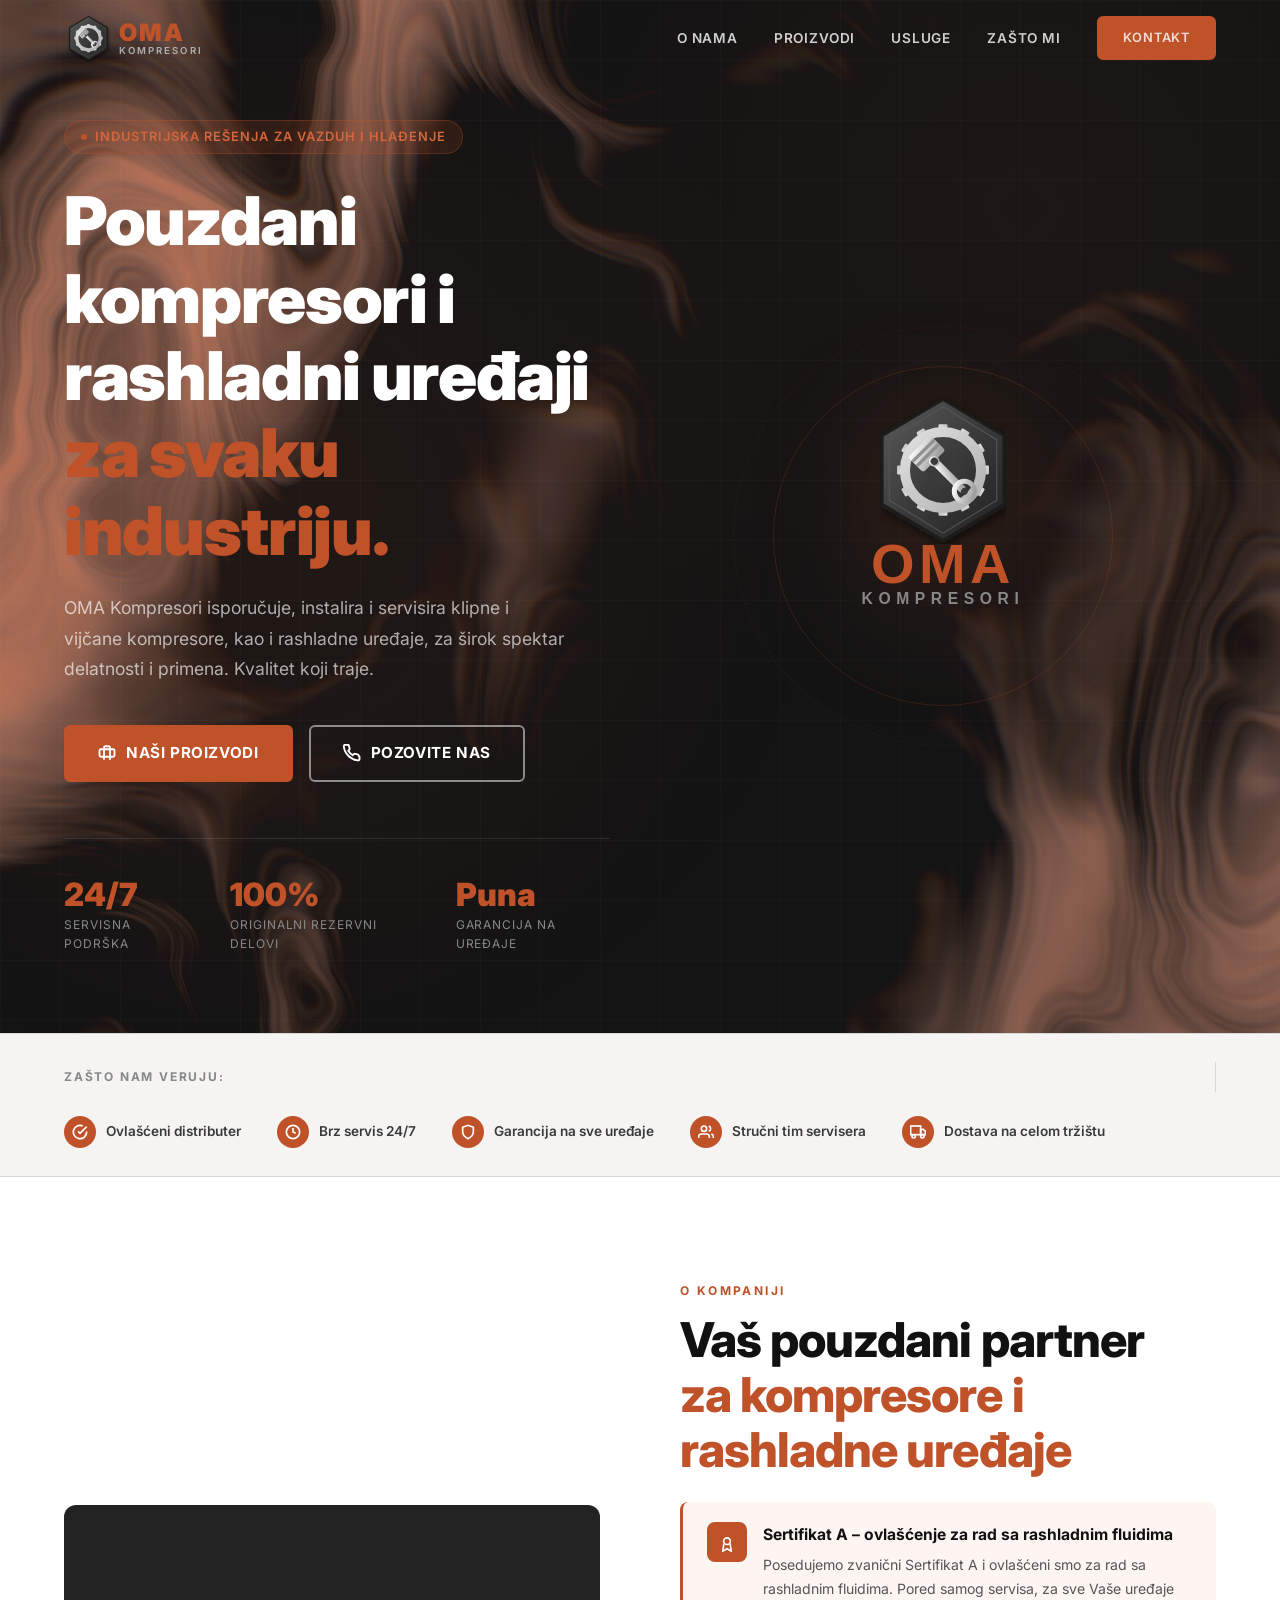
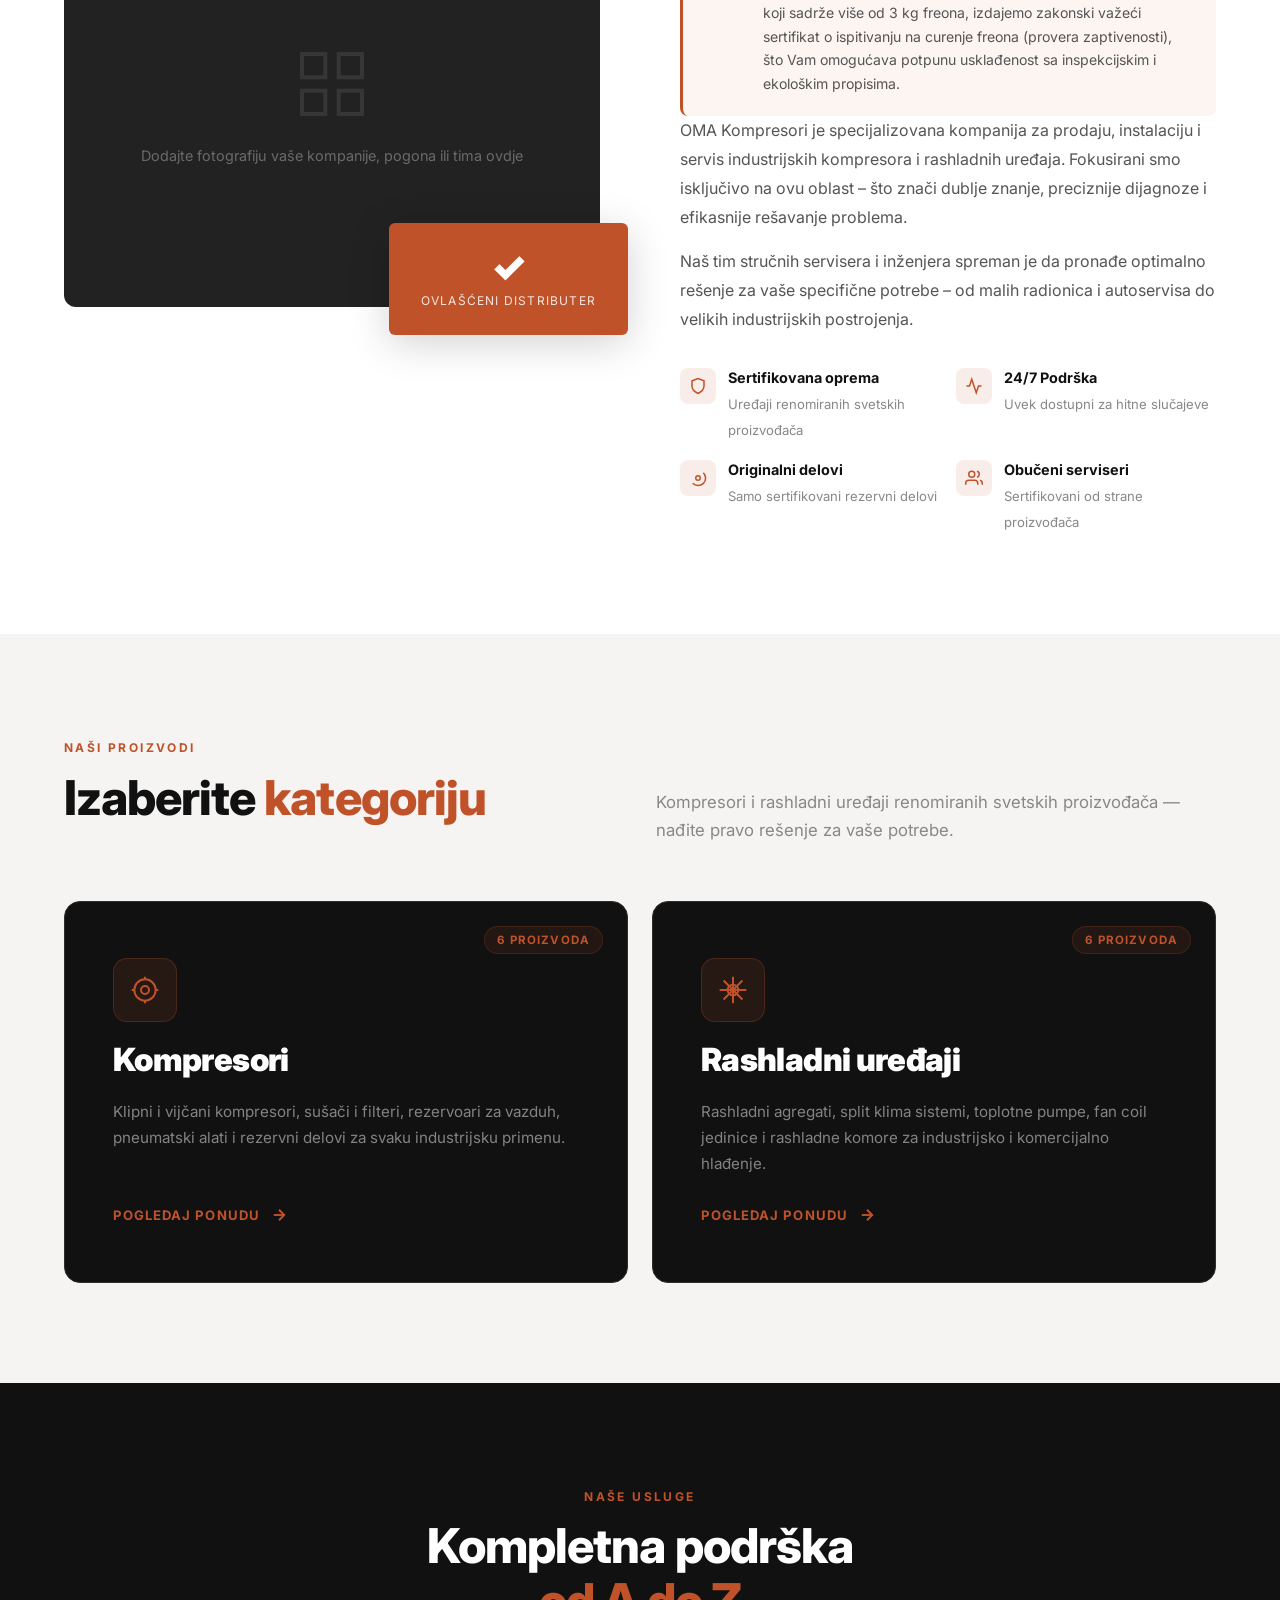
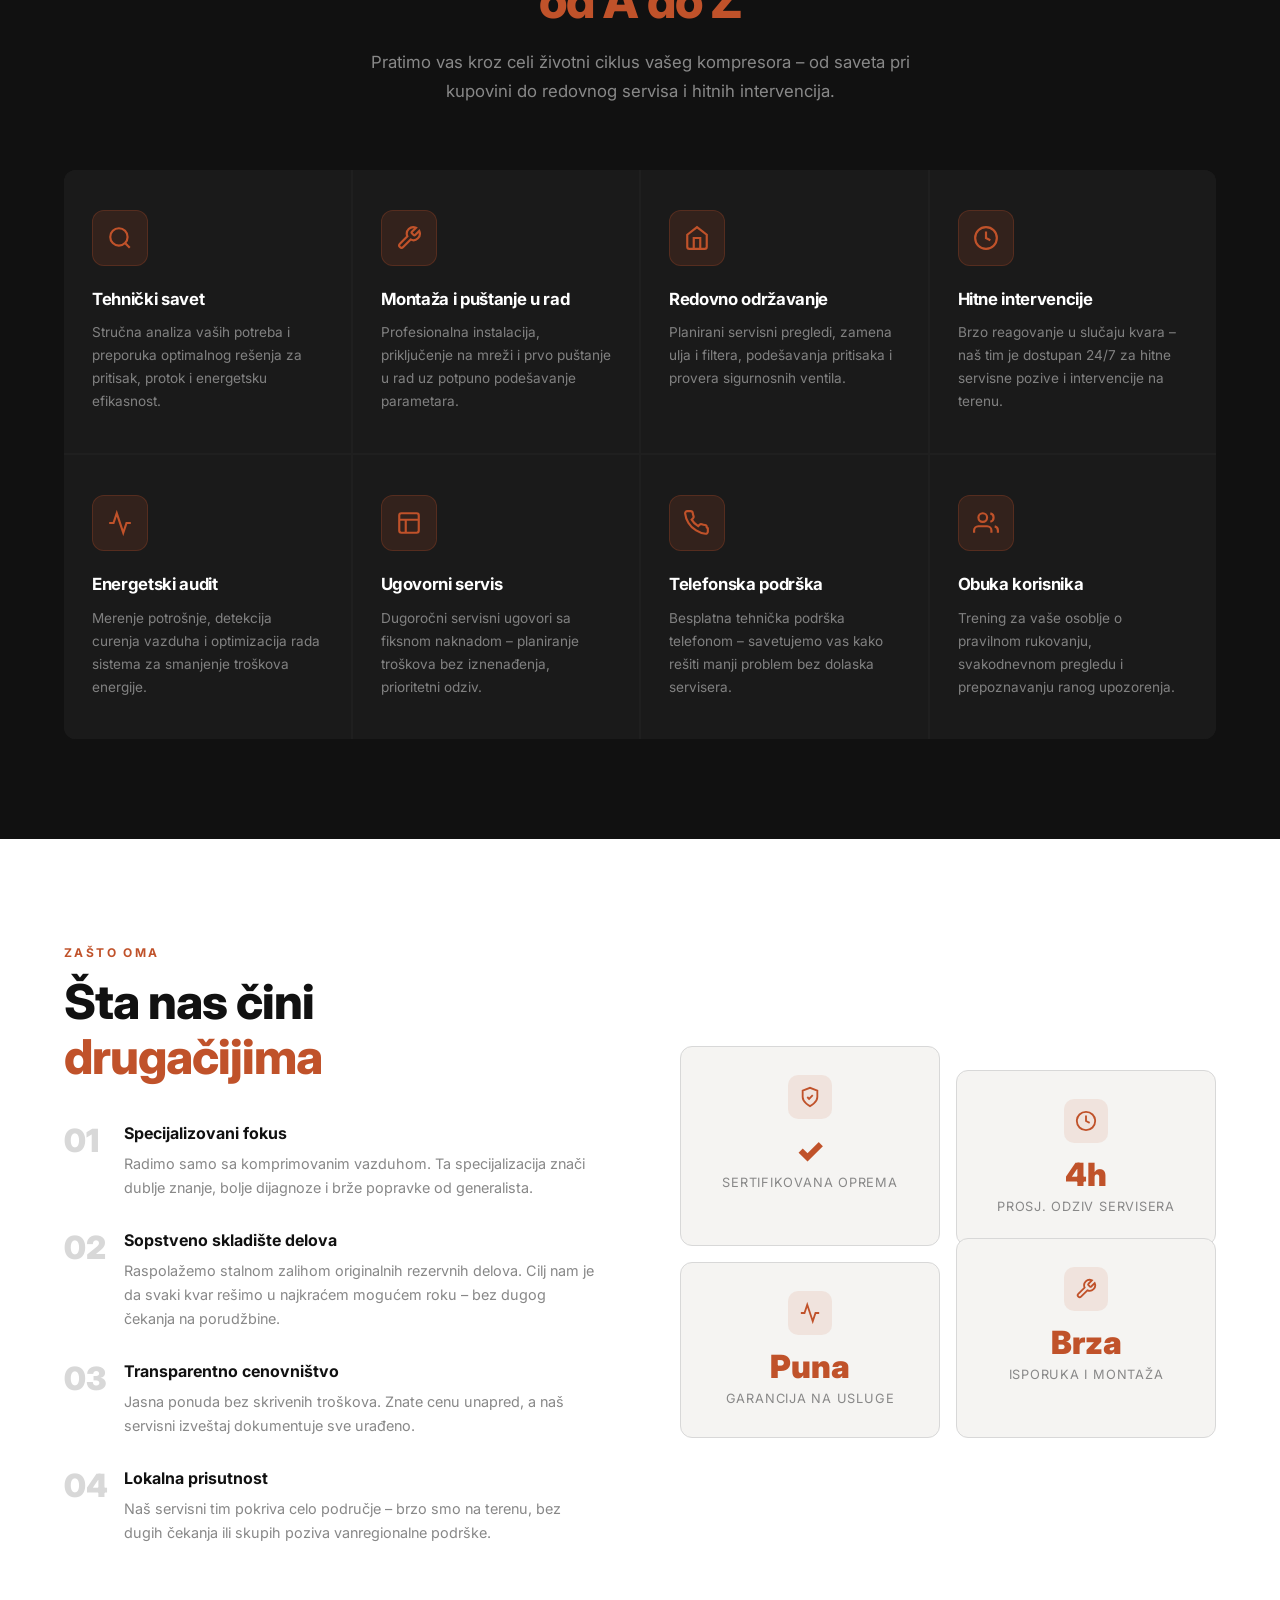
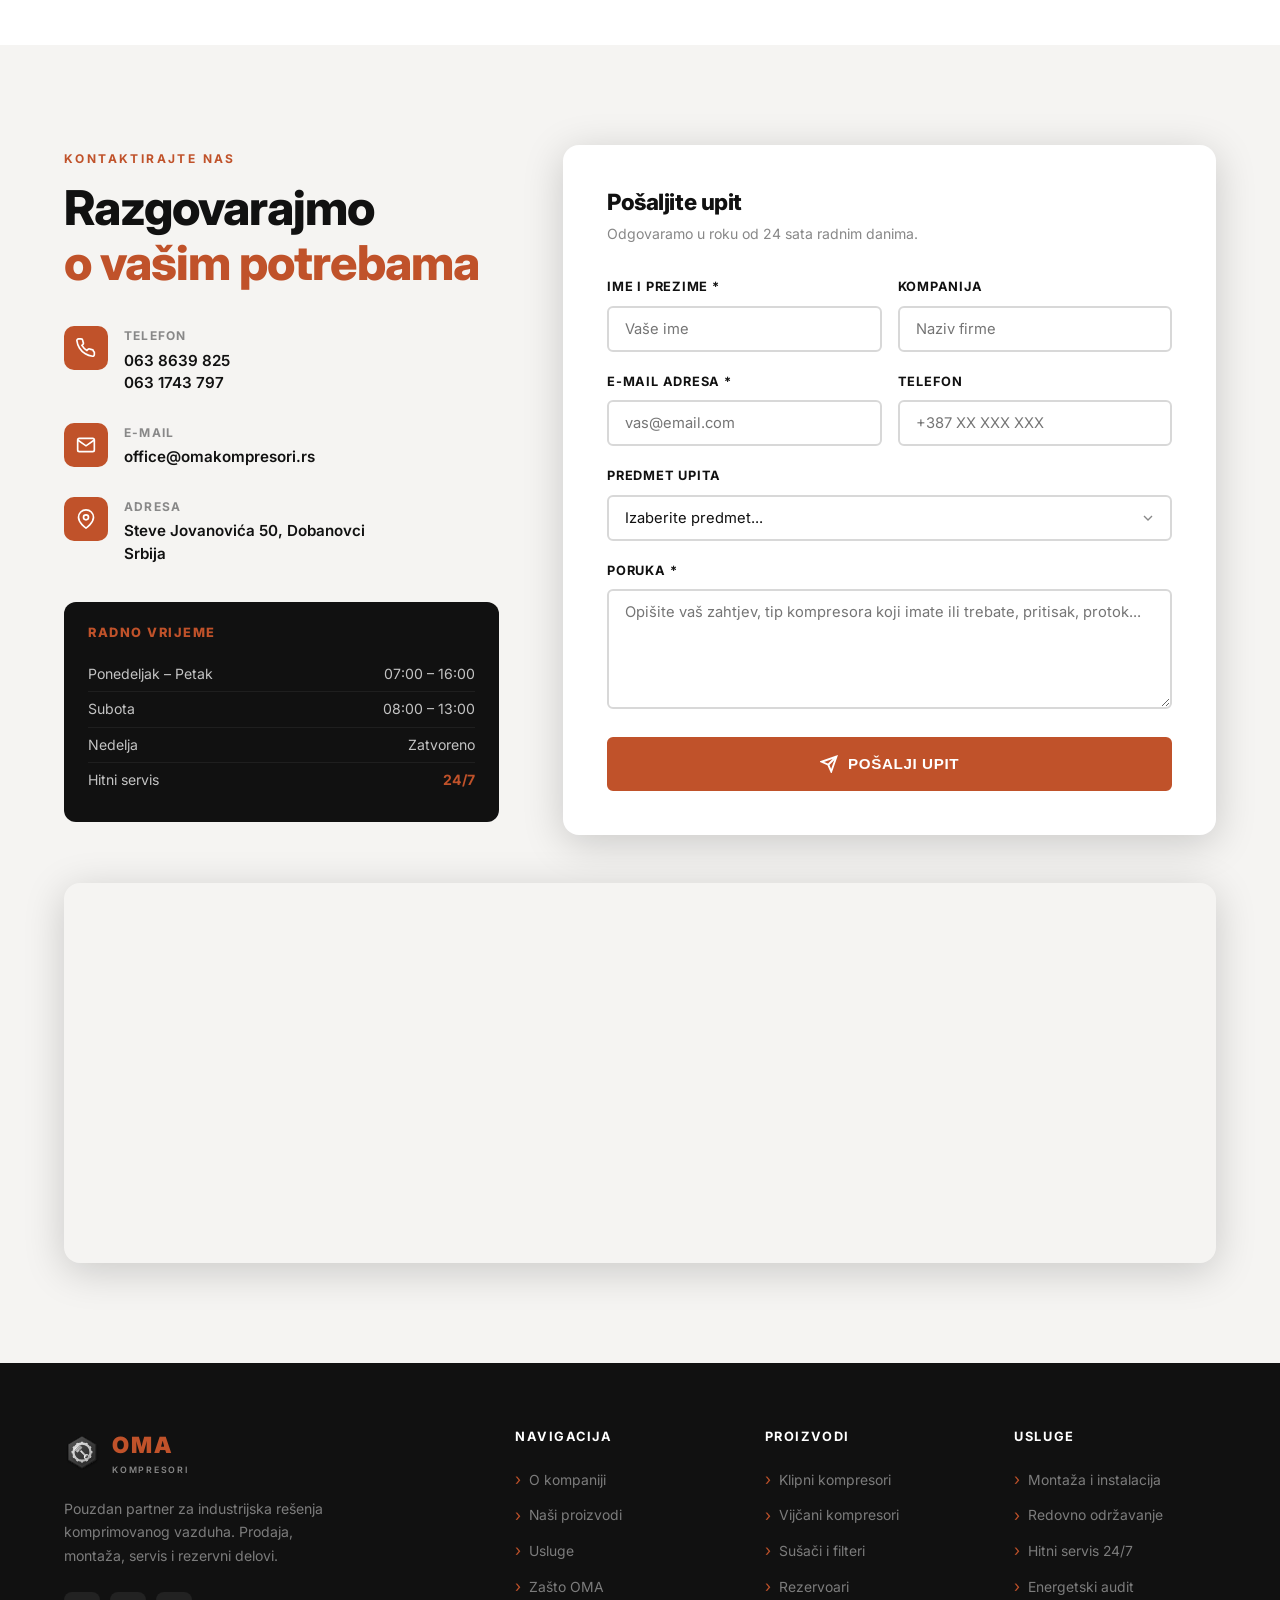
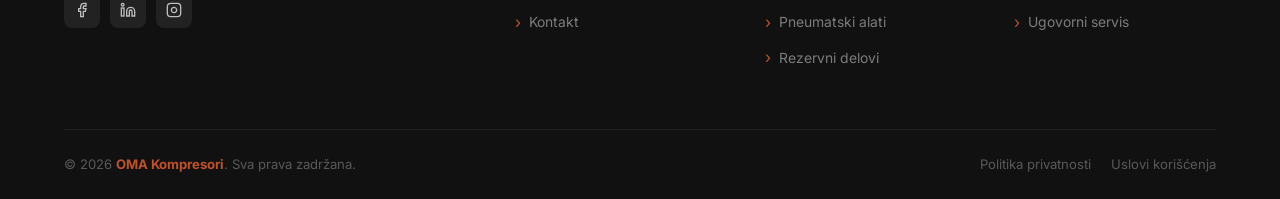
==== commit b5bf158c: "Dodaj sertifikat A za rashladne fluide i ažuriraj tekstove sajta Dodat info-box o sertifikatu za rad" ====
--- a/index.html
+++ b/index.html
@@ -3,8 +3,8 @@
 <head>
   <meta charset="UTF-8" />
   <meta name="viewport" content="width=device-width, initial-scale=1.0" />
-  <title>OMA Kompresori – Industrijska Rešenja za Komprimovani Vazduh</title>
-  <meta name="description" content="OMA Kompresori nudi profesionalne klipne i vijčane kompresore, servis i rezervne delove za industriju. Kvalitet, pouzdanost i stručnost." />
+  <title>OMA Kompresori – Kompresori i Rashladni Uređaji za Industriju</title>
+  <meta name="description" content="OMA Kompresori nudi prodaju, servis i ugradnju klipnih i vijčanih kompresora, kao i rashladnih uređaja, za industriju. Kvalitet, pouzdanost i stručnost." />
   <link rel="stylesheet" href="css/style.css" />
   <link rel="preconnect" href="https://fonts.googleapis.com" />
   <link rel="preconnect" href="https://fonts.gstatic.com" crossorigin />
@@ -56,17 +56,17 @@
       <div class="hero-content">
         <div class="hero-badge">
           <div class="hero-badge-dot"></div>
-          Industrijska rešenja za komprimovani vazduh
+          Industrijska rešenja za vazduh i hlađenje
         </div>
 
         <h1 class="hero-title">
-          Pouzdani kompresori
+          Pouzdani kompresori i rashladni uređaji
           <span class="accent">za svaku industriju.</span>
         </h1>
 
         <p class="hero-desc">
-          OMA Kompresori isporučuje, instalira i servisira klipne i vijčane kompresore
-          za industriju, autoservise, gradilišta i radionice. Kvalitet koji traje.
+          OMA Kompresori isporučuje, instalira i servisira klipne i vijčane kompresore, kao i rashladne
+          uređaje, za širok spektar delatnosti i primena. Kvalitet koji traje.
         </p>
 
         <div class="hero-actions">
@@ -169,7 +169,22 @@
 
       <div class="about-content fade-up">
         <span class="section-label">O kompaniji</span>
-        <h2 class="section-title">Vaš pouzdani partner<br><span>za industrijski vazduh</span></h2>
+        <h2 class="section-title">Vaš pouzdani partner<br><span>za kompresore i rashladne uređaje</span></h2>
+
+        <div class="about-license-box">
+          <div class="about-license-icon">
+            <svg xmlns="http://www.w3.org/2000/svg" viewBox="0 0 24 24" fill="none" stroke="currentColor" stroke-width="2"><path d="M12 15a4 4 0 1 0 0-8 4 4 0 0 0 0 8z"/><path d="M8.21 13.89 7 23l5-3 5 3-1.21-9.12"/></svg>
+          </div>
+          <div class="about-license-text">
+            <strong>Sertifikat A – ovlašćenje za rad sa rashladnim fluidima</strong>
+            <p>
+              Posedujemo zvanični Sertifikat A i ovlašćeni smo za rad sa rashladnim fluidima. Pored samog servisa, za sve Vaše uređaje
+              koji sadrže više od 3 kg freona, izdajemo zakonski važeći sertifikat o ispitivanju na curenje freona (provera zaptivenosti),
+              što Vam omogućava potpunu usklađenost sa inspekcijskim i ekološkim propisima.
+            </p>
+          </div>
+        </div>
+
         <p class="about-text">
           OMA Kompresori je specijalizovana kompanija za prodaju, instalaciju i servis industrijskih kompresora i rashladnih uređaja.
           Fokusirani smo isključivo na ovu oblast – što znači dublje znanje, preciznije dijagnoze i efikasnije rešavanje problema.
@@ -277,7 +292,7 @@
         <div class="service-icon">
           <svg xmlns="http://www.w3.org/2000/svg" viewBox="0 0 24 24" fill="none" stroke="currentColor" stroke-width="2"><circle cx="11" cy="11" r="8"/><line x1="21" y1="21" x2="16.65" y2="16.65"/></svg>
         </div>
-        <h3 class="service-title">Tehnički savjet</h3>
+        <h3 class="service-title">Tehnički savet</h3>
         <p class="service-desc">Stručna analiza vaših potreba i preporuka optimalnog rešenja za pritisak, protok i energetsku efikasnost.</p>
       </div>
 
@@ -294,7 +309,7 @@
           <svg xmlns="http://www.w3.org/2000/svg" viewBox="0 0 24 24" fill="none" stroke="currentColor" stroke-width="2"><path d="M3 9l9-7 9 7v11a2 2 0 0 1-2 2H5a2 2 0 0 1-2-2z"/><polyline points="9 22 9 12 15 12 15 22"/></svg>
         </div>
         <h3 class="service-title">Redovno održavanje</h3>
-        <p class="service-desc">Planirani servisni pregledi, zamjena ulja i filtera, podešavanja pritisaka i provera sigurnosnih ventila.</p>
+        <p class="service-desc">Planirani servisni pregledi, zamena ulja i filtera, podešavanja pritisaka i provera sigurnosnih ventila.</p>
       </div>
 
       <div class="service-card fade-up">
--- a/css/style.css
+++ b/css/style.css
@@ -575,6 +575,48 @@
   color: #555;
   line-height: 1.8;
   margin-bottom: 16px;
+}
+
+.about-license-box {
+  display: flex;
+  align-items: flex-start;
+  gap: 16px;
+  margin-top: 24px;
+  padding: 20px 24px;
+  background: rgba(192,82,42,0.06);
+  border-left: 3px solid var(--rust);
+  border-radius: 8px;
+}
+
+.about-license-icon {
+  width: 40px;
+  height: 40px;
+  border-radius: 8px;
+  background: var(--rust);
+  display: flex;
+  align-items: center;
+  justify-content: center;
+  flex-shrink: 0;
+}
+
+.about-license-icon svg {
+  width: 20px;
+  height: 20px;
+  color: var(--white);
+}
+
+.about-license-text strong {
+  display: block;
+  font-size: 0.98rem;
+  font-weight: 700;
+  color: var(--dark);
+  margin-bottom: 6px;
+}
+
+.about-license-text p {
+  font-size: 0.88rem;
+  color: #555;
+  line-height: 1.7;
 }
 
 .about-features {
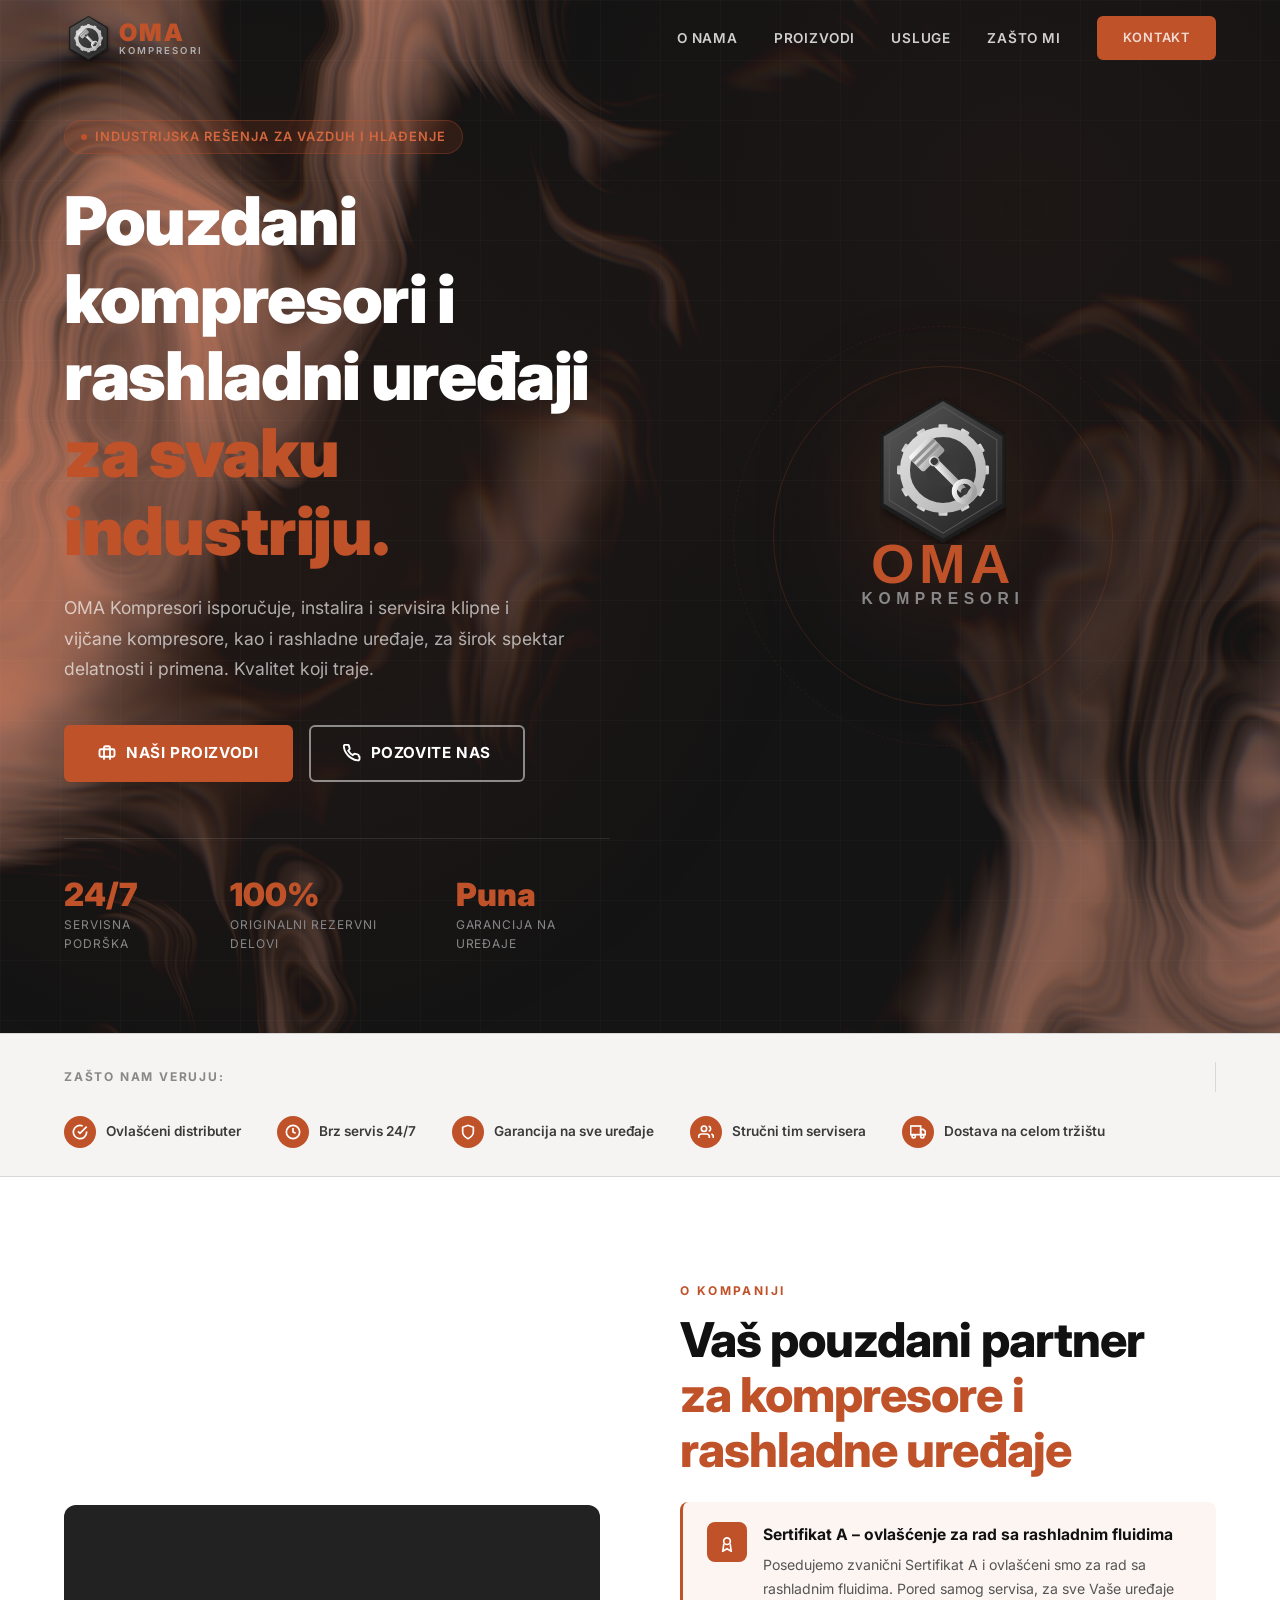
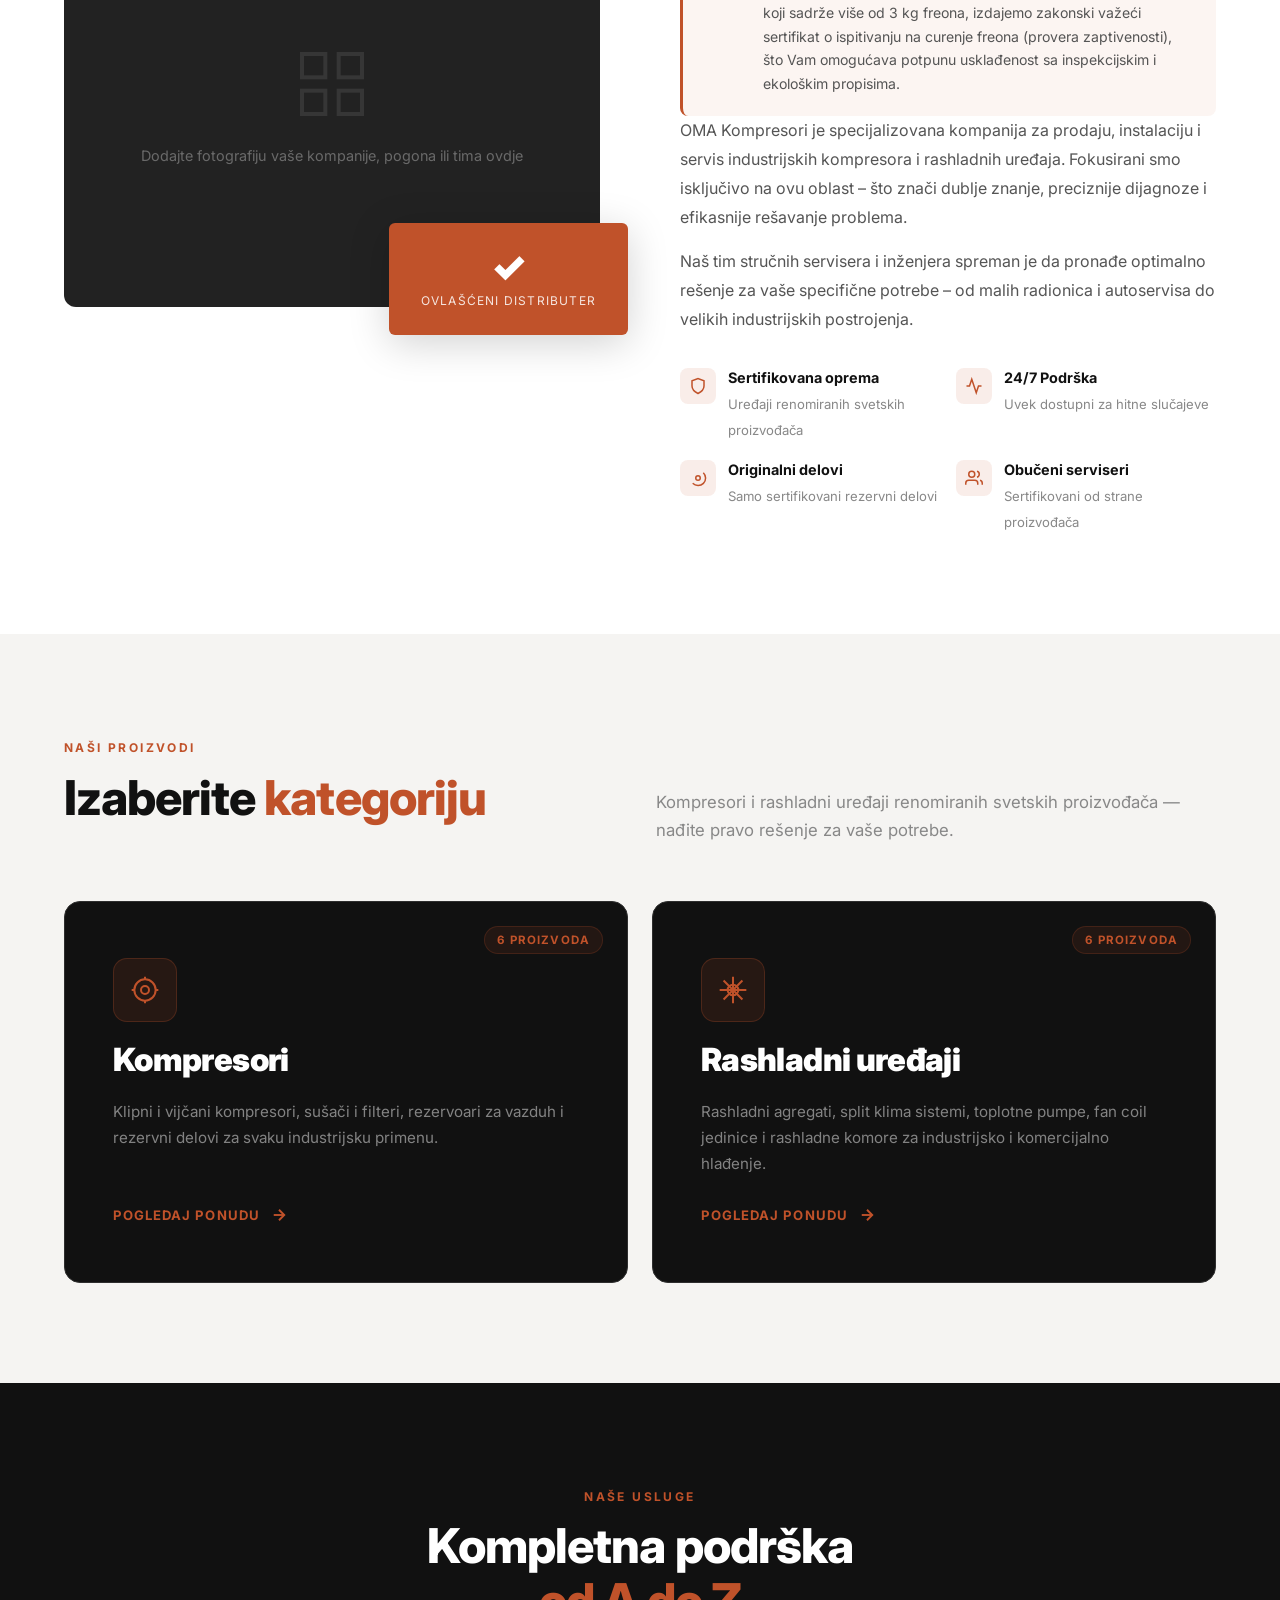
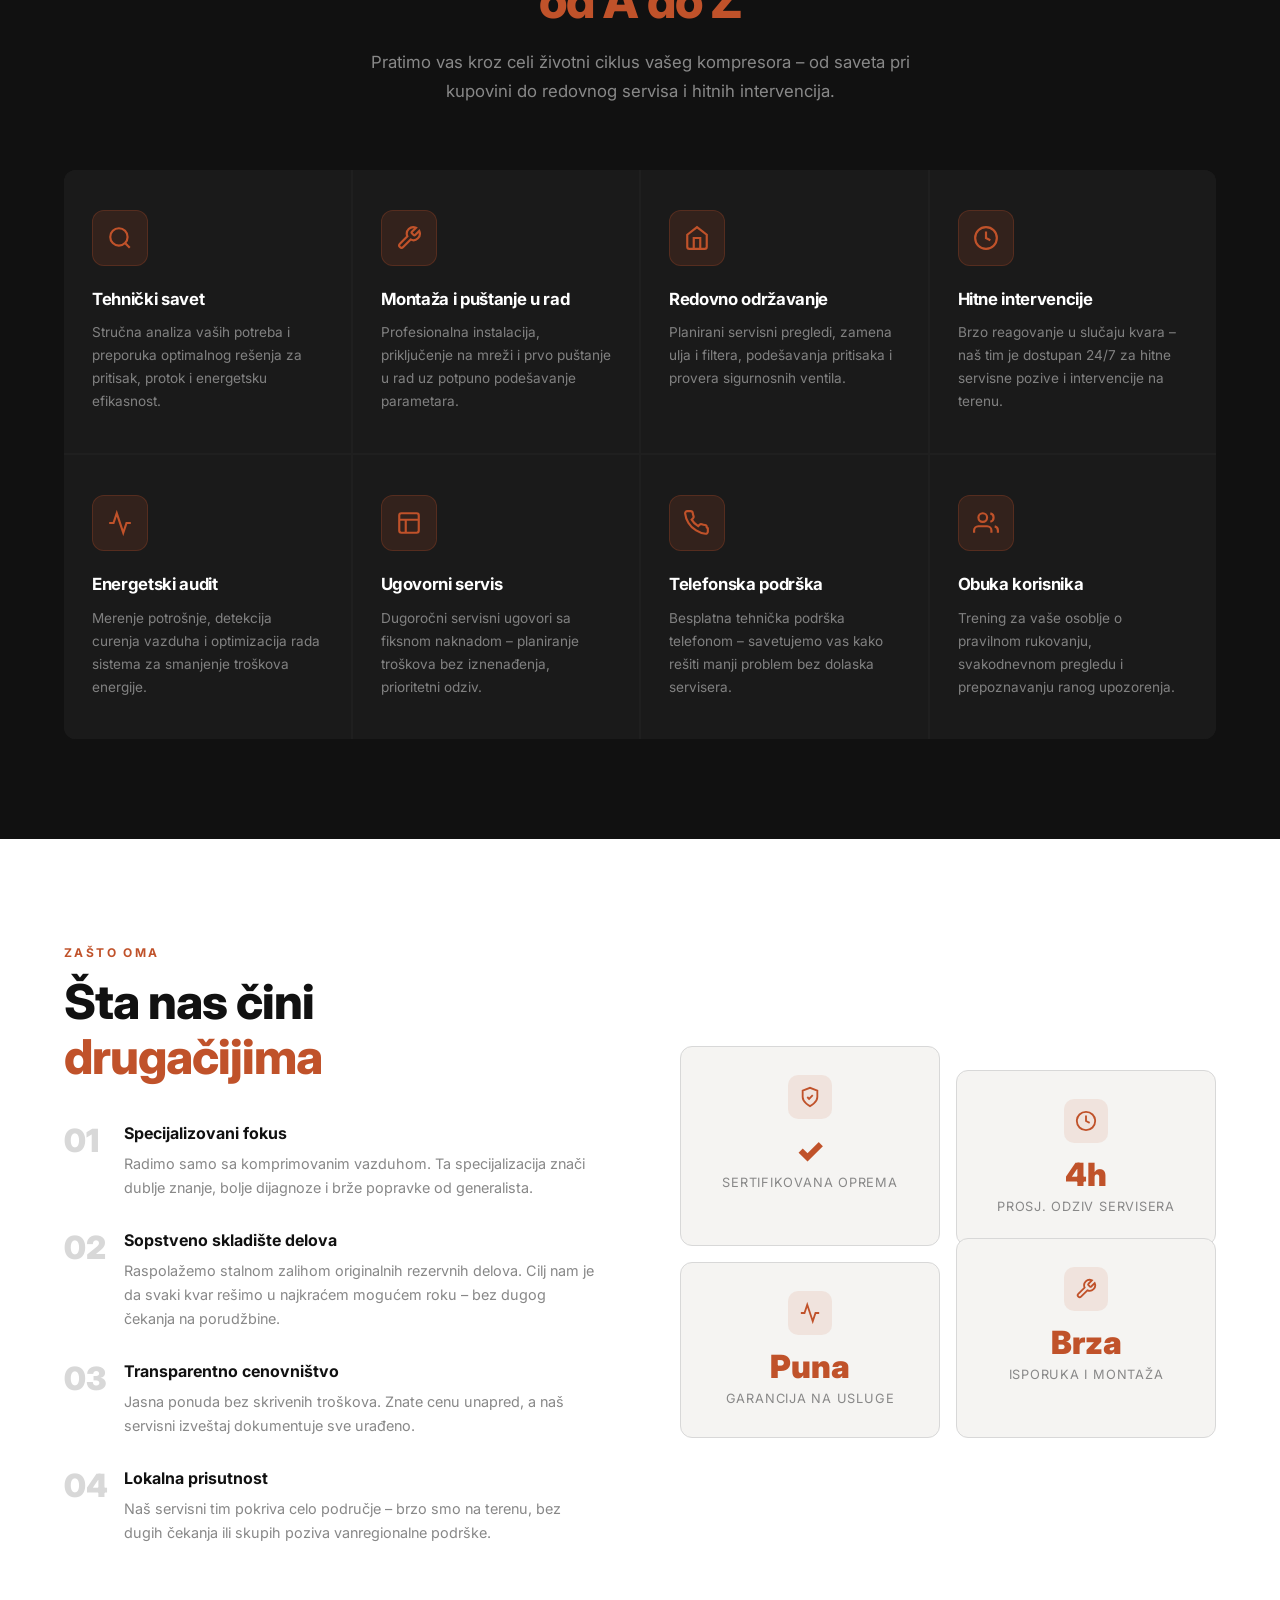
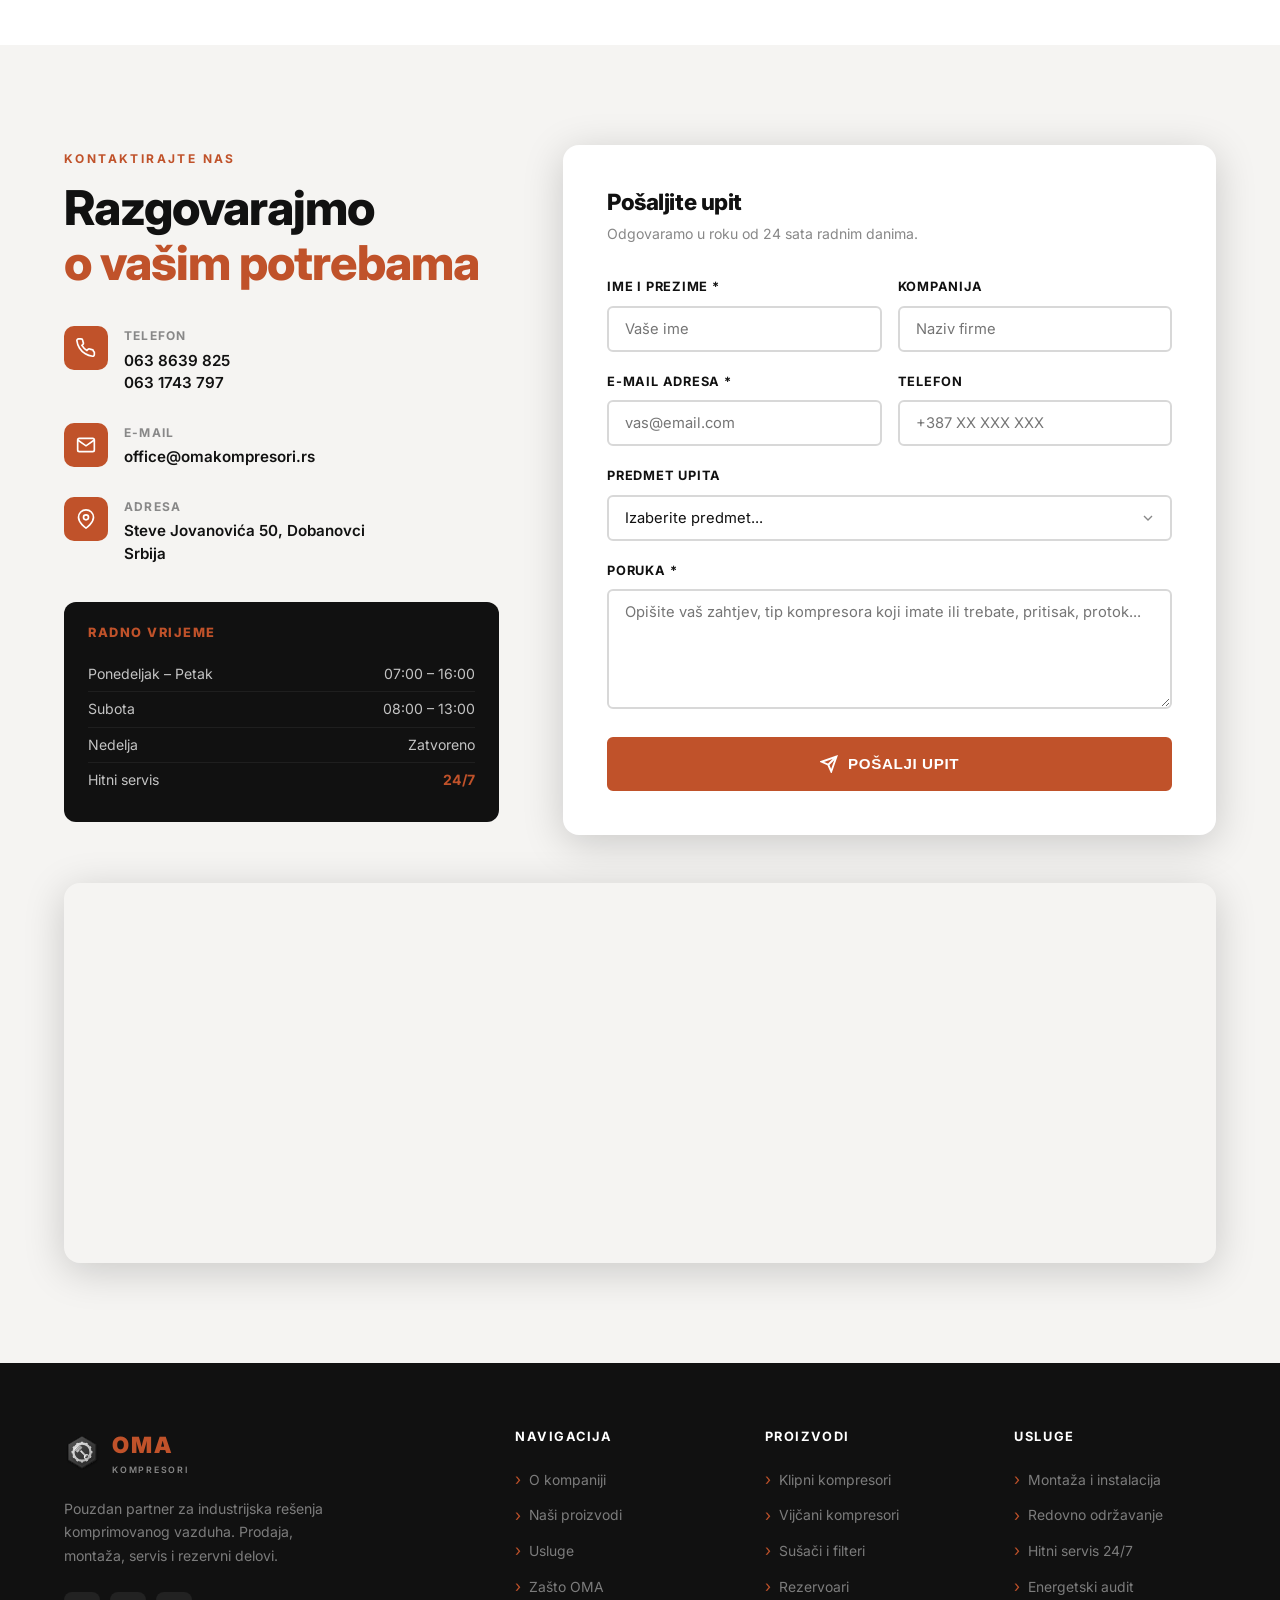
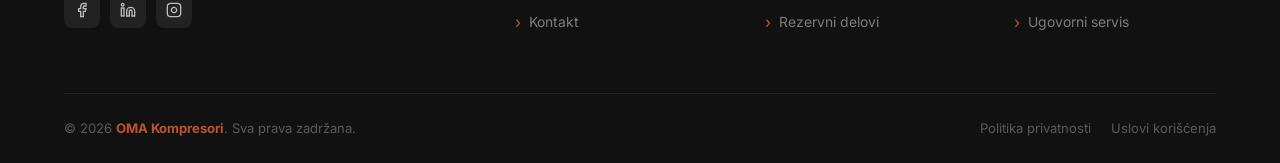
==== commit 086a5be9: "Ukloni pneumatske alate iz ponude proizvoda Co-Authored-By: Claude Sonnet 5 <noreply@anthropic.com>" ====
--- a/index.html
+++ b/index.html
@@ -255,7 +255,7 @@
           <svg xmlns="http://www.w3.org/2000/svg" viewBox="0 0 24 24" fill="none" stroke="currentColor" stroke-width="1.5"><circle cx="12" cy="12" r="8"/><circle cx="12" cy="12" r="3"/><line x1="12" y1="2" x2="12" y2="4"/><line x1="12" y1="20" x2="12" y2="22"/><line x1="2" y1="12" x2="4" y2="12"/><line x1="20" y1="12" x2="22" y2="12"/></svg>
         </div>
         <h3>Kompresori</h3>
-        <p>Klipni i vijčani kompresori, sušači i filteri, rezervoari za vazduh, pneumatski alati i rezervni delovi za svaku industrijsku primenu.</p>
+        <p>Klipni i vijčani kompresori, sušači i filteri, rezervoari za vazduh i rezervni delovi za svaku industrijsku primenu.</p>
         <span class="category-arrow">
           Pogledaj ponudu
           <svg xmlns="http://www.w3.org/2000/svg" viewBox="0 0 24 24" fill="none" stroke="currentColor" stroke-width="2.5"><line x1="5" y1="12" x2="19" y2="12"/><polyline points="12 5 19 12 12 19"/></svg>
@@ -595,7 +595,6 @@
           <li><a href="#products">Vijčani kompresori</a></li>
           <li><a href="#products">Sušači i filteri</a></li>
           <li><a href="#products">Rezervoari</a></li>
-          <li><a href="#products">Pneumatski alati</a></li>
           <li><a href="#products">Rezervni delovi</a></li>
         </ul>
       </div>
--- a/css/style.css
+++ b/css/style.css
@@ -1535,10 +1535,20 @@
   overflow: hidden;
 }
 
+#page-header-smoke-canvas {
+  position: absolute;
+  inset: 0;
+  width: 100%;
+  height: 100%;
+  display: block;
+  z-index: 0;
+}
+
 .page-header::before {
   content: '';
   position: absolute;
   inset: 0;
+  z-index: 1;
   background-image:
     linear-gradient(rgba(255,255,255,0.02) 1px, transparent 1px),
     linear-gradient(90deg, rgba(255,255,255,0.02) 1px, transparent 1px);
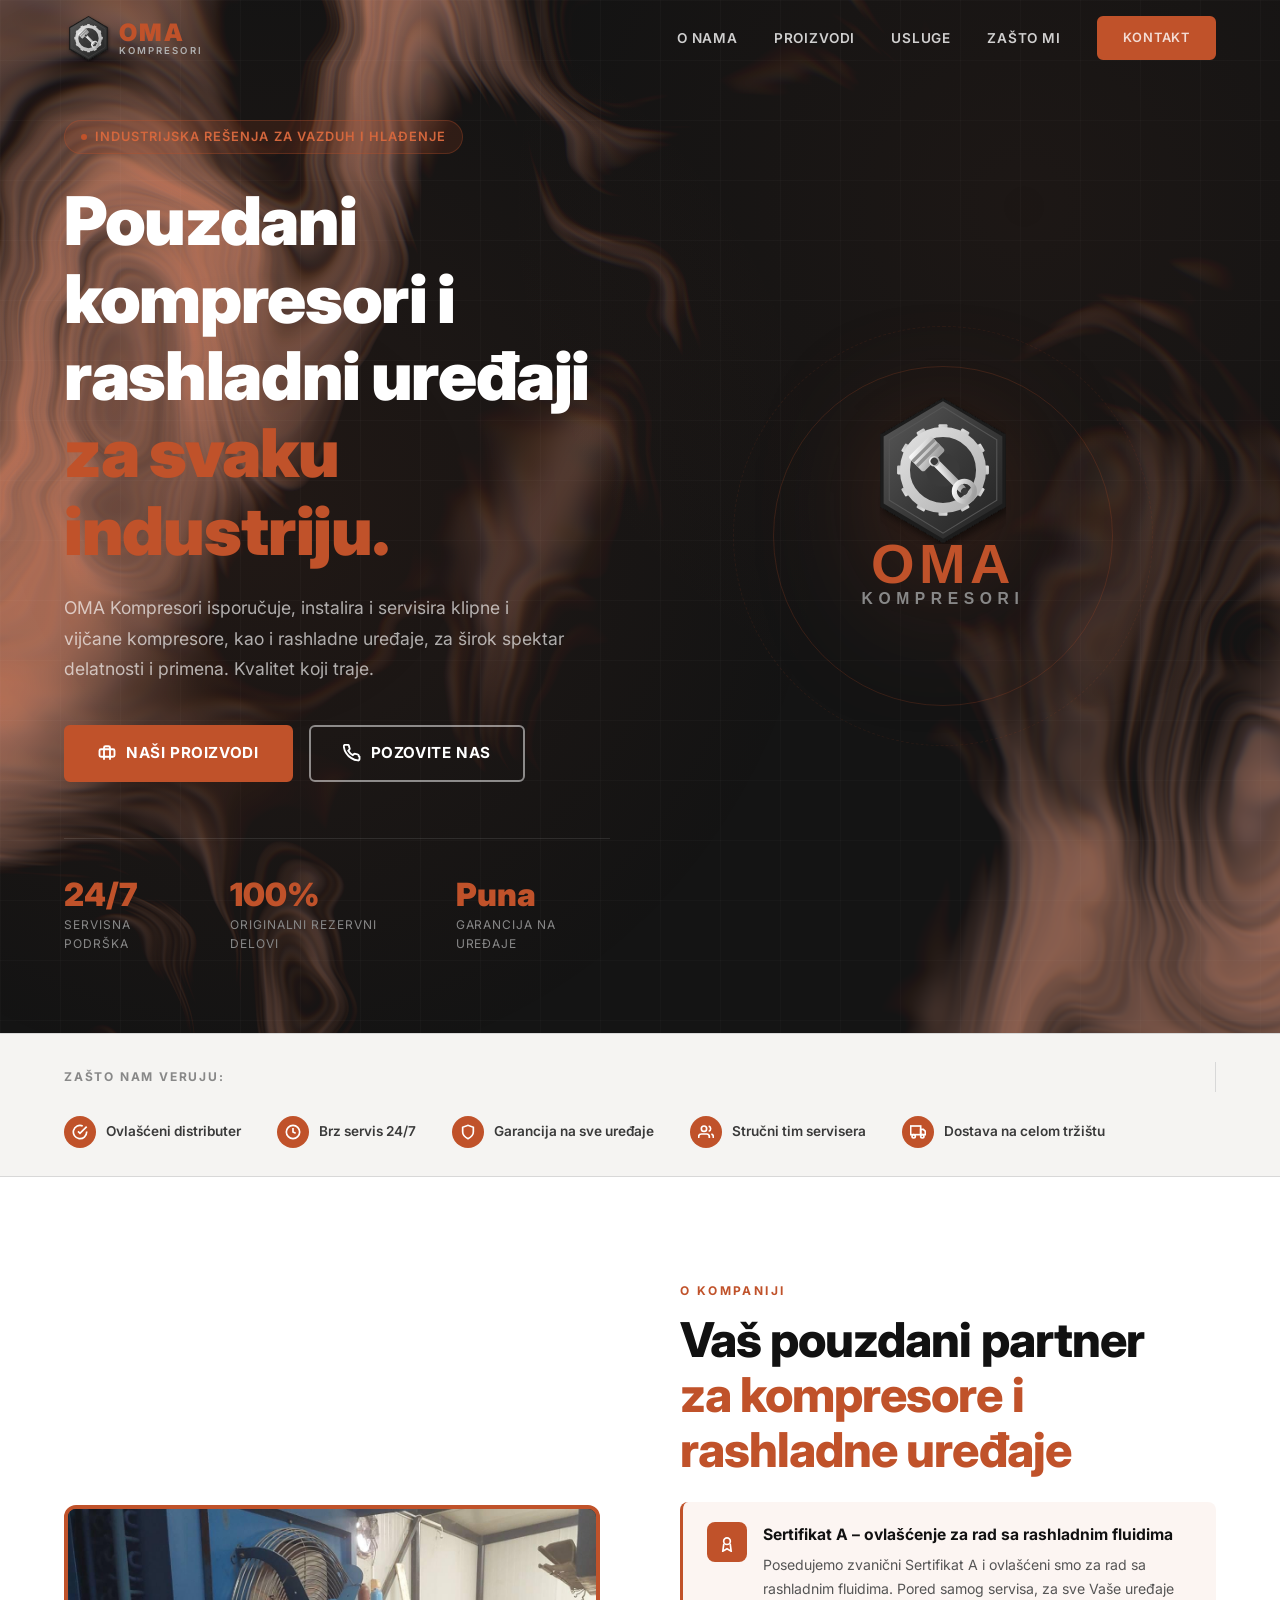
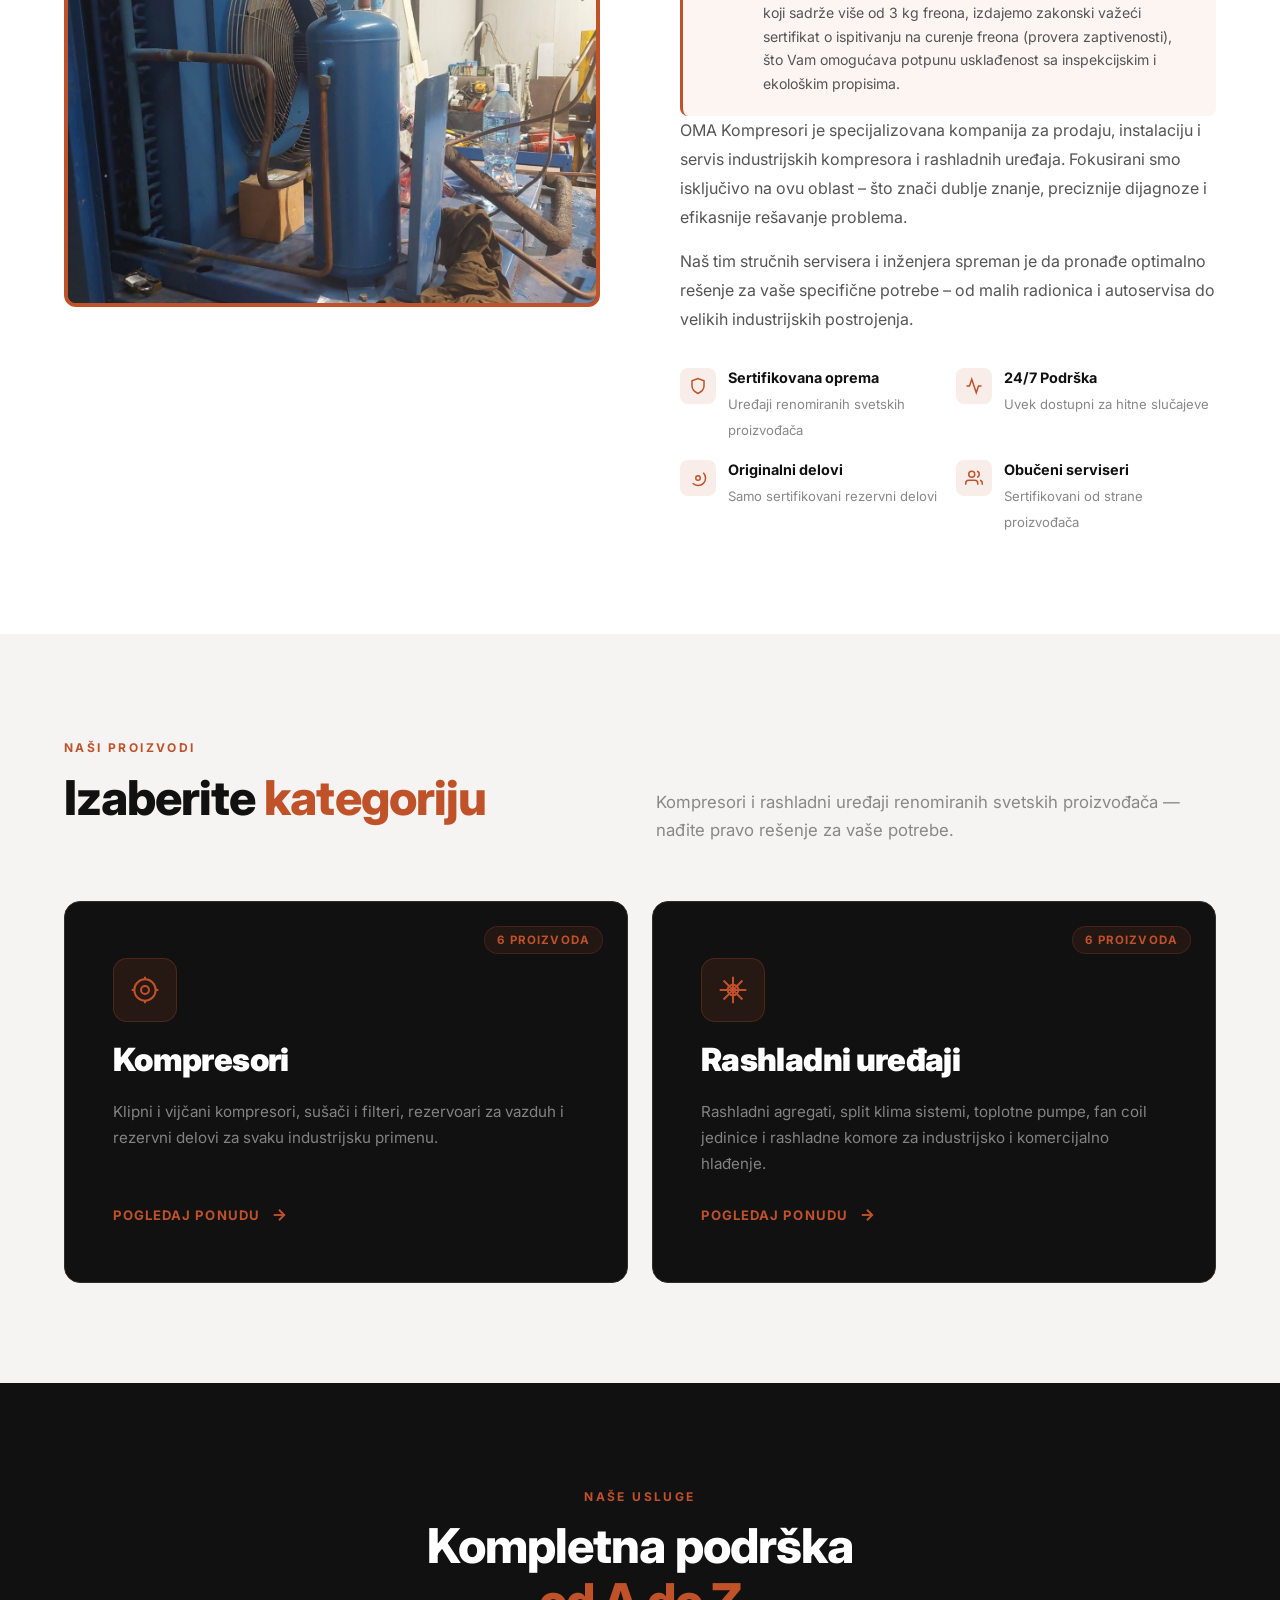
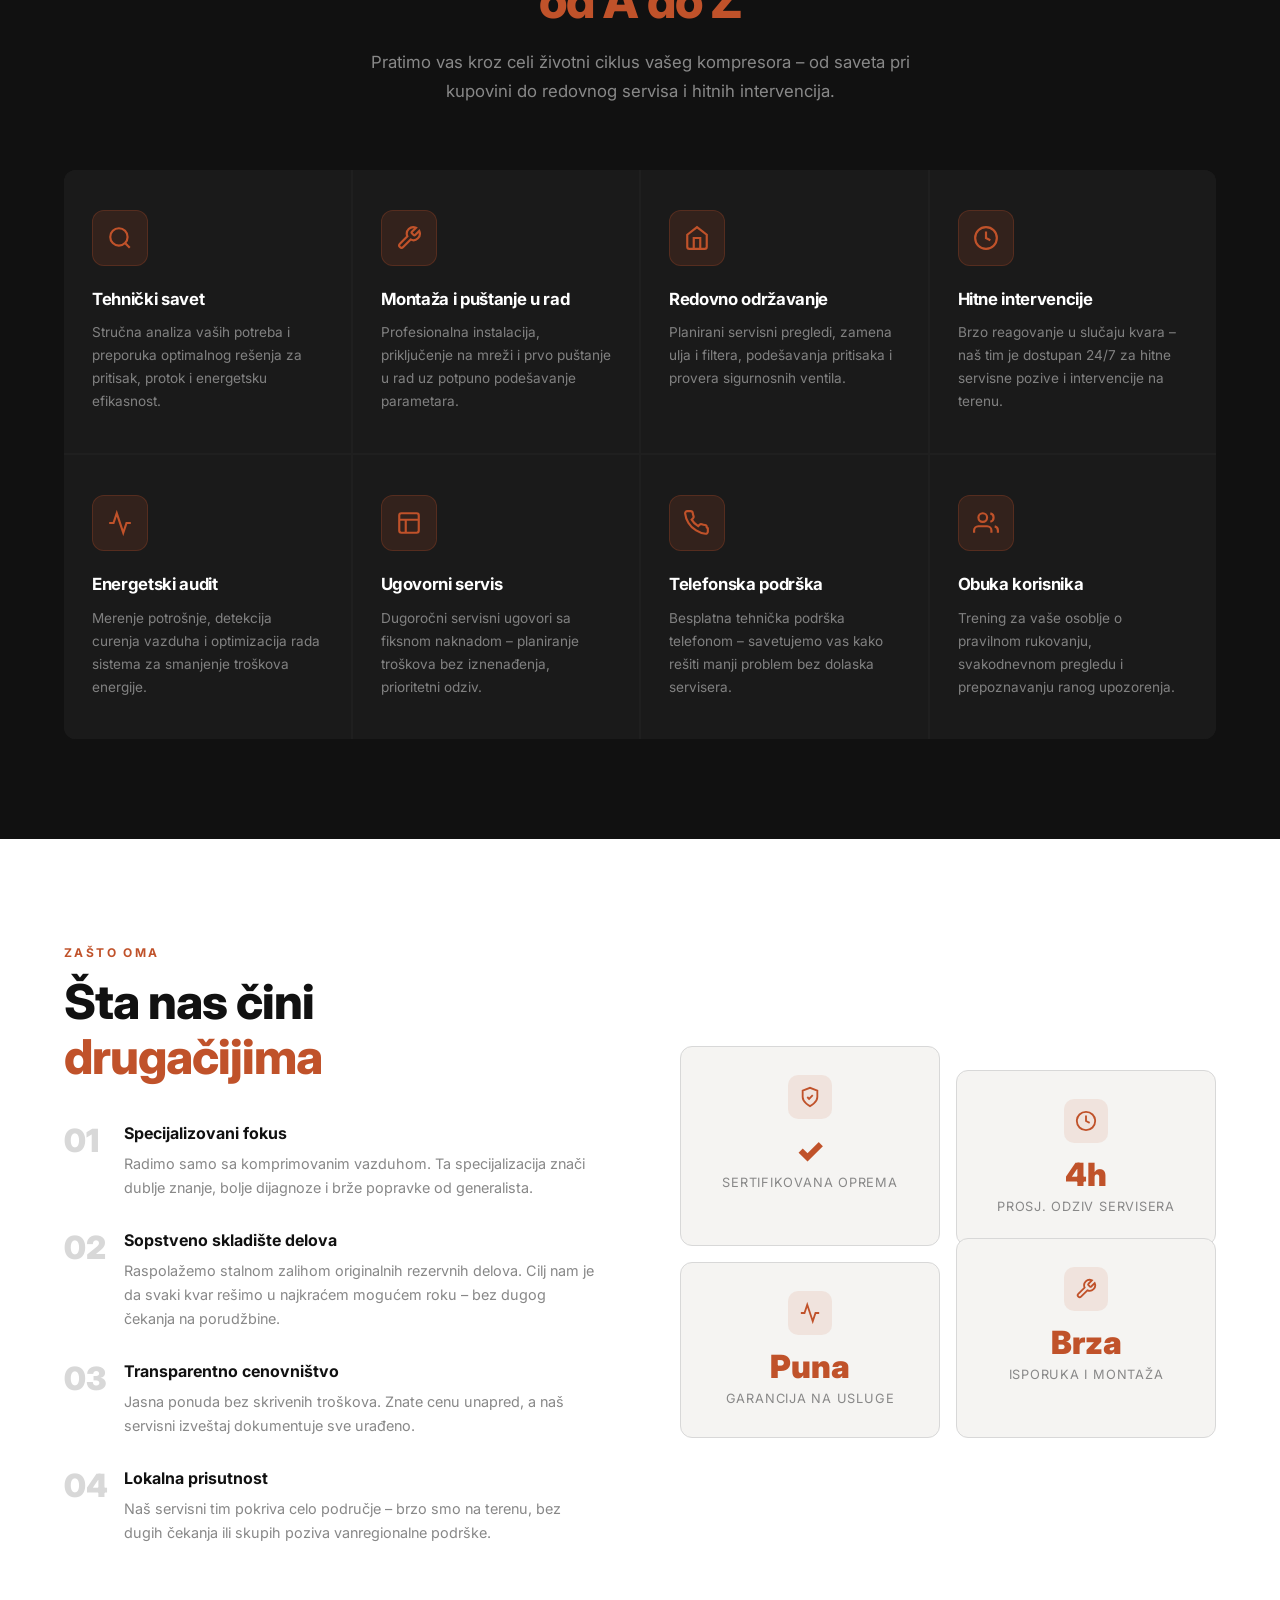
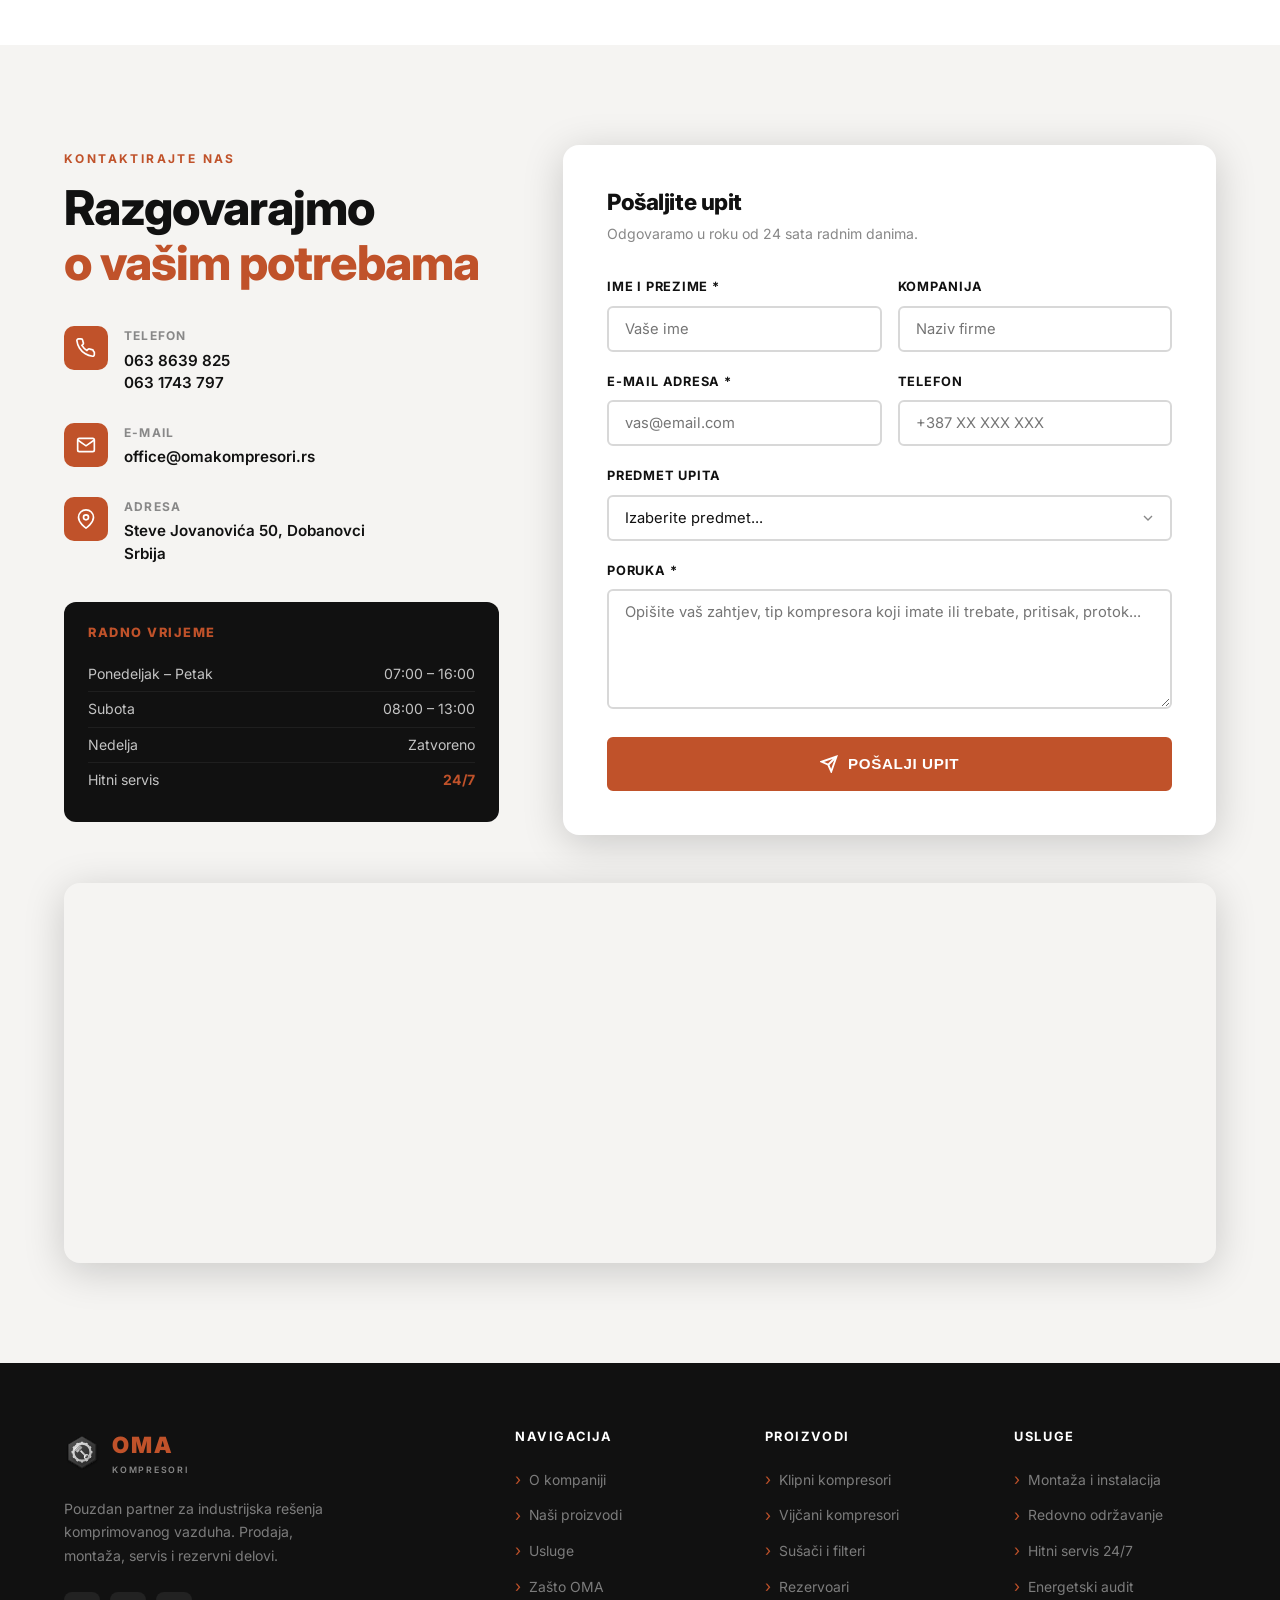
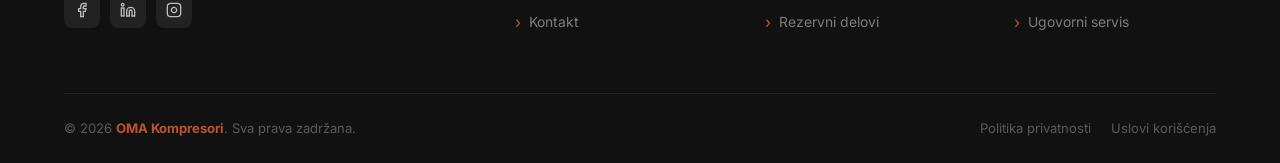
==== commit f6959e28: "Zameni placeholder u About sekciji sa slideshow fotografijama Dodaje 6 fotografija kompanije koje se" ====
--- a/index.html
+++ b/index.html
@@ -155,15 +155,14 @@
     <div class="about-grid">
       <div class="about-visual fade-up">
         <div class="about-img-frame">
-          <div class="about-img-placeholder">
-            <!-- Replace with real company photo -->
-            <svg xmlns="http://www.w3.org/2000/svg" width="80" height="80" viewBox="0 0 24 24" fill="none" stroke="#555" stroke-width="1.2"><rect x="3" y="3" width="7" height="7"/><rect x="14" y="3" width="7" height="7"/><rect x="14" y="14" width="7" height="7"/><rect x="3" y="14" width="7" height="7"/></svg>
-            <p>Dodajte fotografiju vaše kompanije, pogona ili tima ovdje</p>
-          </div>
-        </div>
-        <div class="about-accent-box">
-          <div class="num">✓</div>
-          <div class="lbl">Ovlašćeni distributer</div>
+          <div class="about-slideshow">
+            <img src="images/about/about-1.jpeg" alt="OMA Kompresori - fotografija 1" class="about-slide active">
+            <img src="images/about/about-2.jpeg" alt="OMA Kompresori - fotografija 2" class="about-slide">
+            <img src="images/about/about-3.jpeg" alt="OMA Kompresori - fotografija 3" class="about-slide">
+            <img src="images/about/about-4.jpeg" alt="OMA Kompresori - fotografija 4" class="about-slide">
+            <img src="images/about/about-5.jpeg" alt="OMA Kompresori - fotografija 5" class="about-slide">
+            <img src="images/about/about-6.jpeg" alt="OMA Kompresori - fotografija 6" class="about-slide">
+          </div>
         </div>
       </div>
 
--- a/css/style.css
+++ b/css/style.css
@@ -521,51 +521,30 @@
   display: flex;
   align-items: center;
   justify-content: center;
-}
-
-.about-img-placeholder {
-  display: flex;
-  flex-direction: column;
-  align-items: center;
-  gap: 20px;
-  padding: 40px;
-}
-
-.about-img-placeholder svg {
-  opacity: 0.4;
-}
-
-.about-img-placeholder p {
-  color: var(--gray);
-  font-size: 0.9rem;
-  text-align: center;
-  opacity: 0.7;
-}
-
-.about-accent-box {
+  border: 4px solid var(--rust);
+}
+
+.about-slideshow {
+  position: relative;
+  width: 100%;
+  height: 100%;
+}
+
+.about-slide {
   position: absolute;
-  bottom: -28px;
-  right: -28px;
-  background: var(--rust);
-  color: var(--white);
-  padding: 24px 32px;
-  border-radius: var(--radius);
-  text-align: center;
-  box-shadow: var(--shadow);
-}
-
-.about-accent-box .num {
-  font-size: 2.5rem;
-  font-weight: 900;
-  line-height: 1;
-}
-
-.about-accent-box .lbl {
-  font-size: 0.75rem;
-  letter-spacing: 0.1em;
-  text-transform: uppercase;
-  opacity: 0.85;
-  margin-top: 4px;
+  inset: 0;
+  width: 100%;
+  height: 100%;
+  object-fit: cover;
+  opacity: 0;
+  transform: scale(1.08);
+  transition: opacity 1.2s ease, transform 6s ease;
+}
+
+.about-slide.active {
+  opacity: 1;
+  transform: scale(1);
+  z-index: 1;
 }
 
 .about-content {}
@@ -1620,11 +1599,6 @@
   .contact-grid {
     grid-template-columns: 1fr;
     gap: 40px;
-  }
-  .about-accent-box {
-    position: static;
-    display: inline-block;
-    margin-top: 20px;
   }
   .products-grid {
     grid-template-columns: repeat(2, 1fr);
